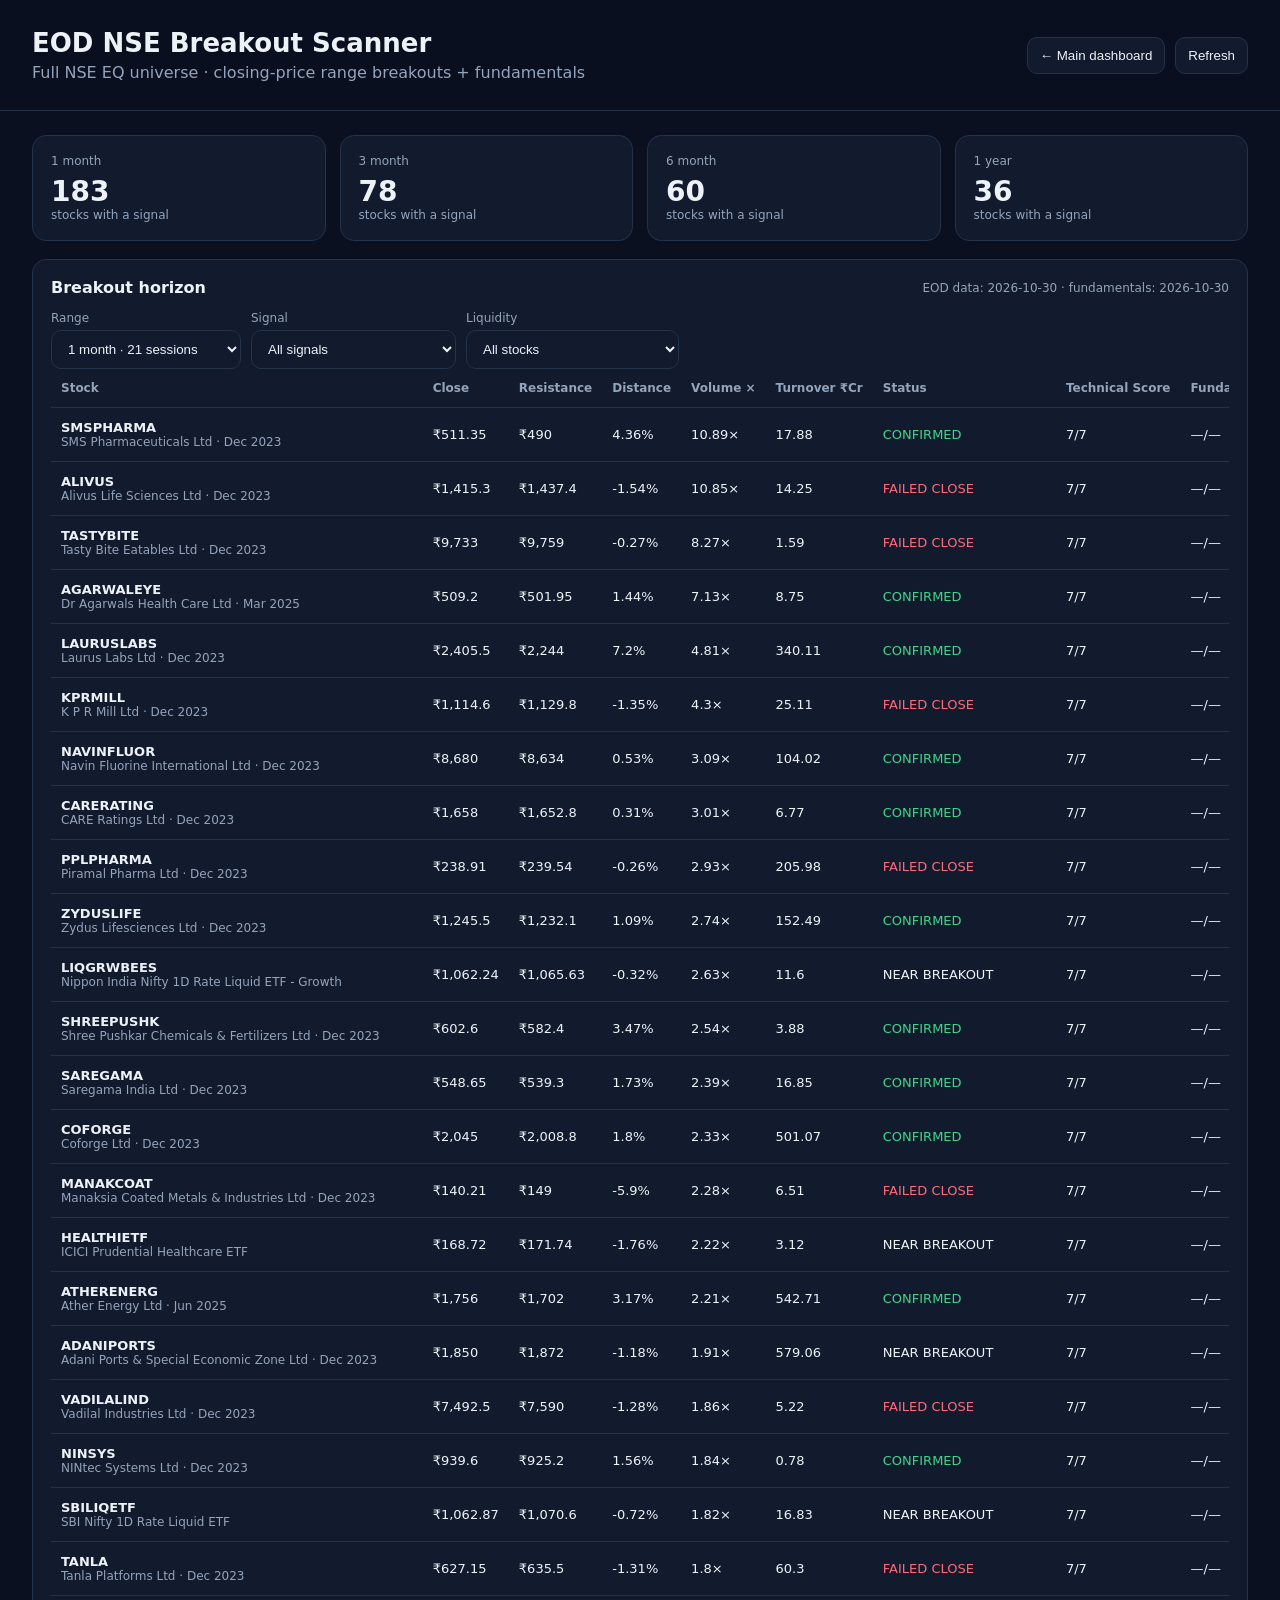
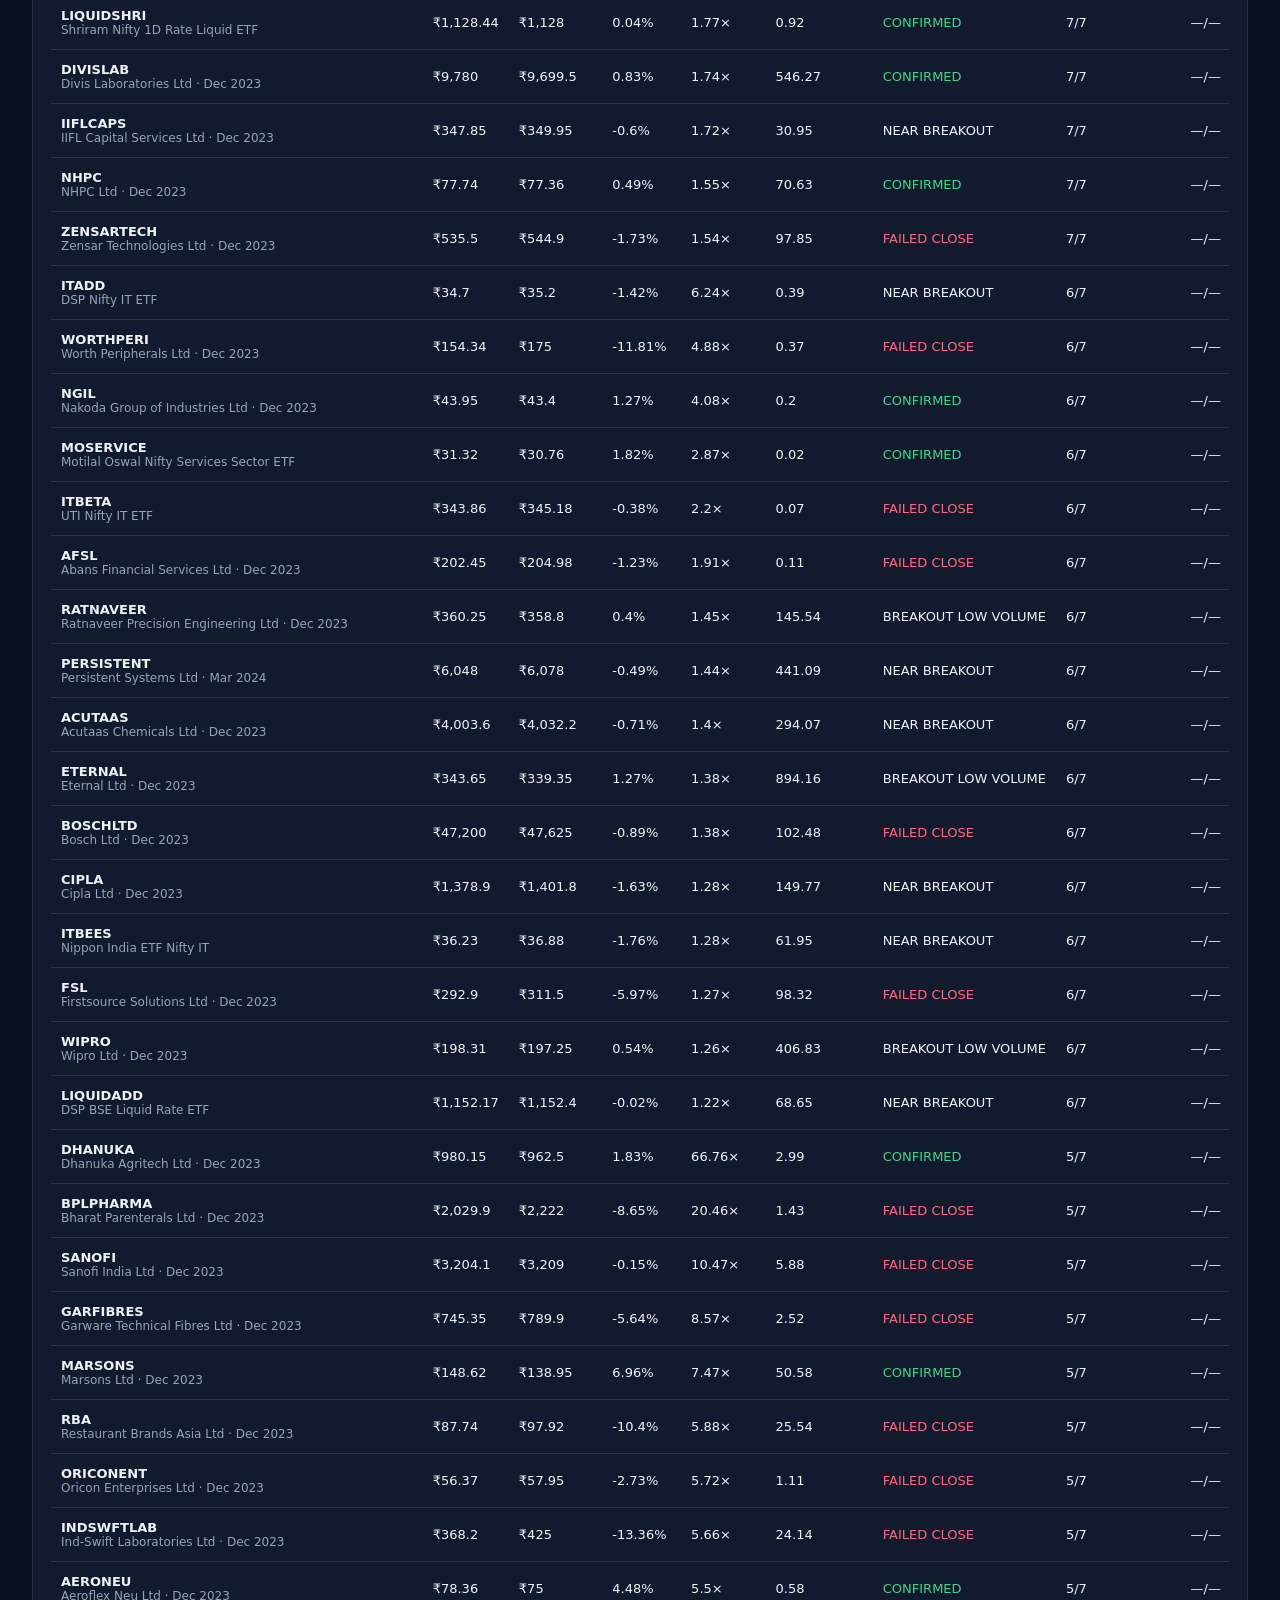
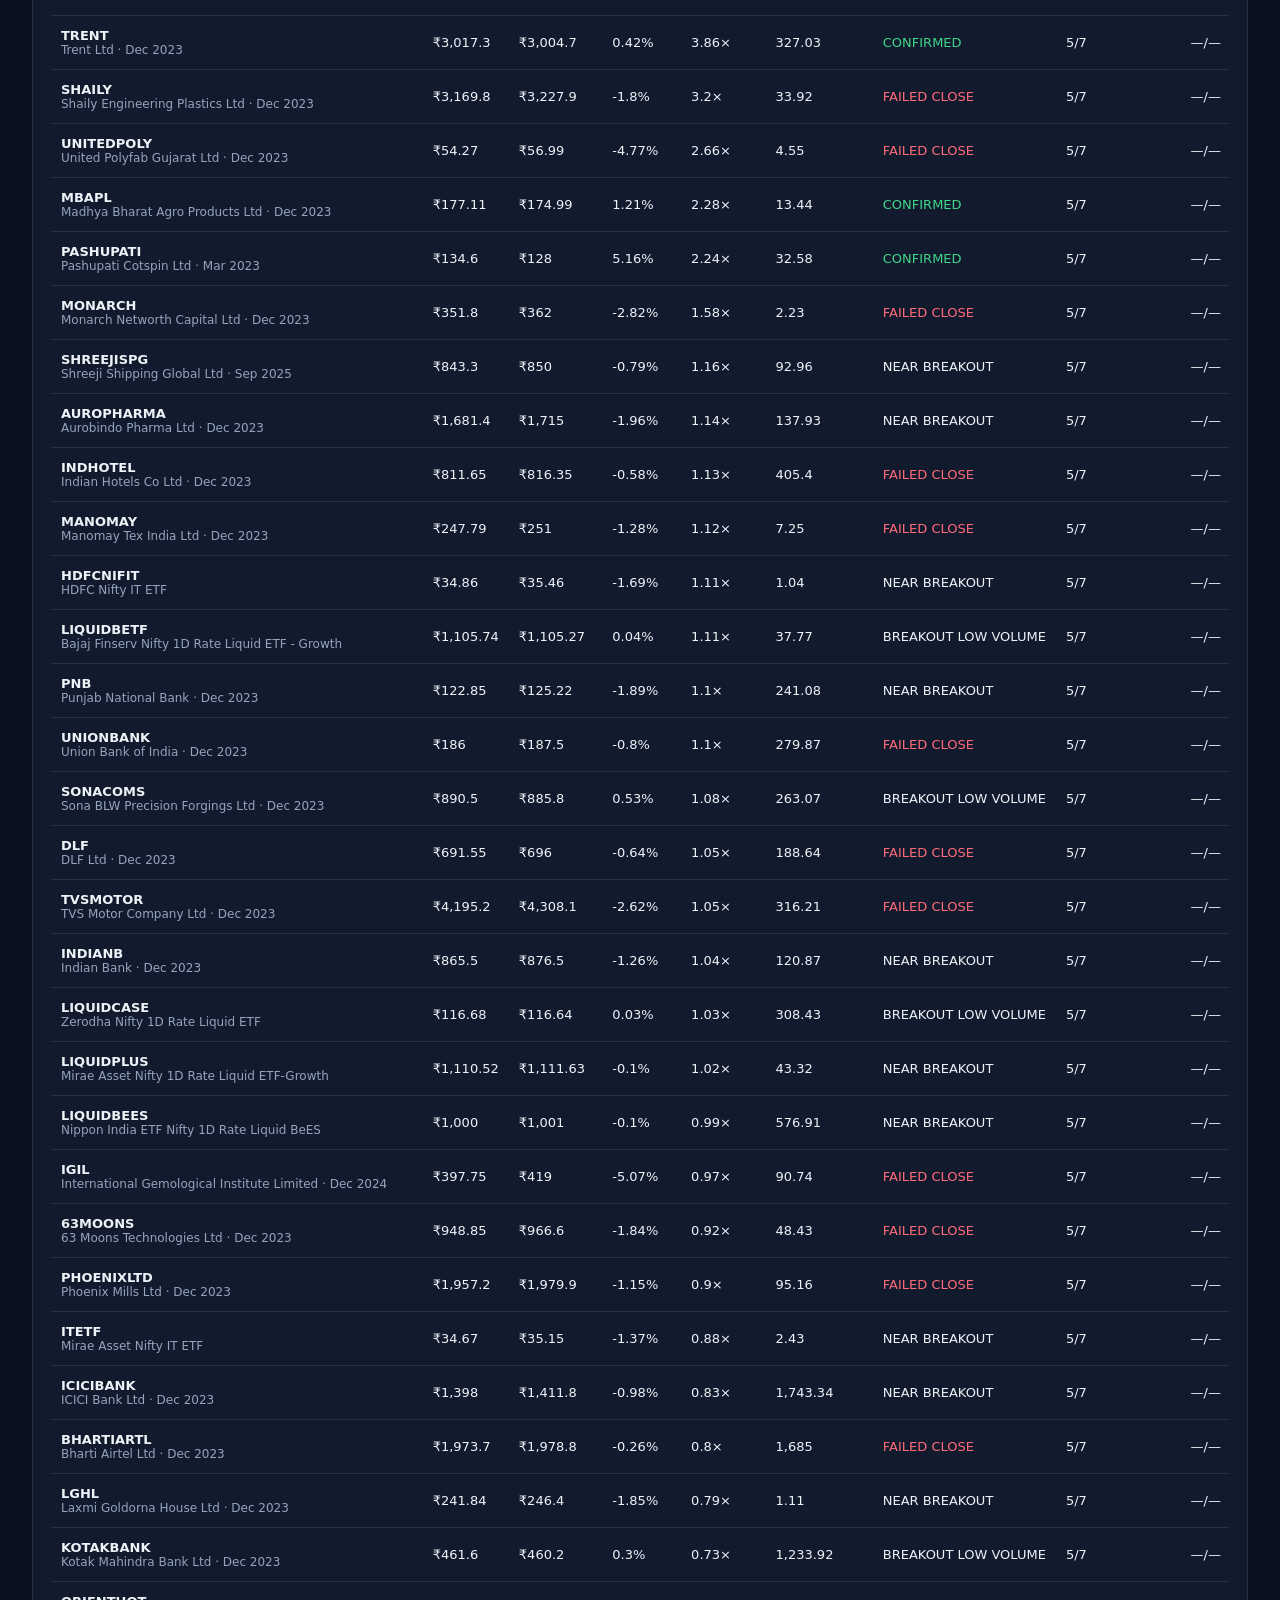
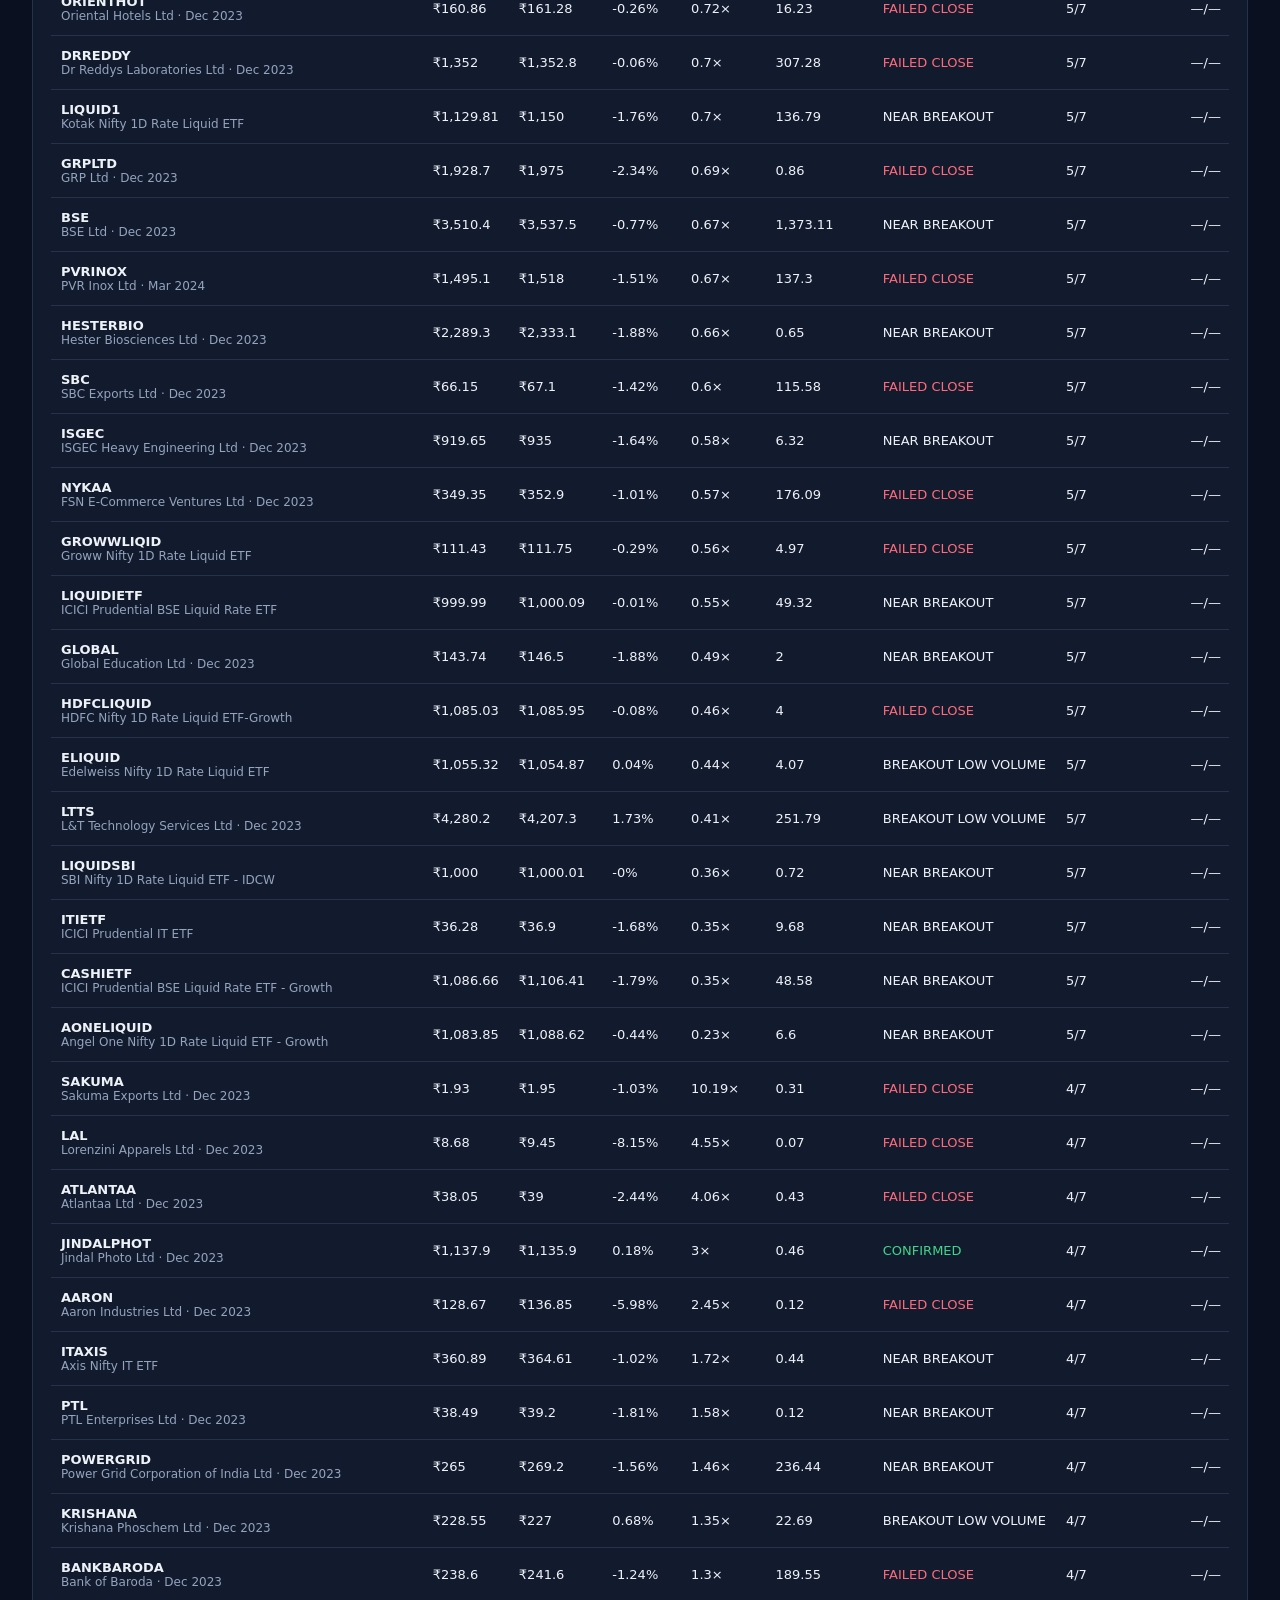
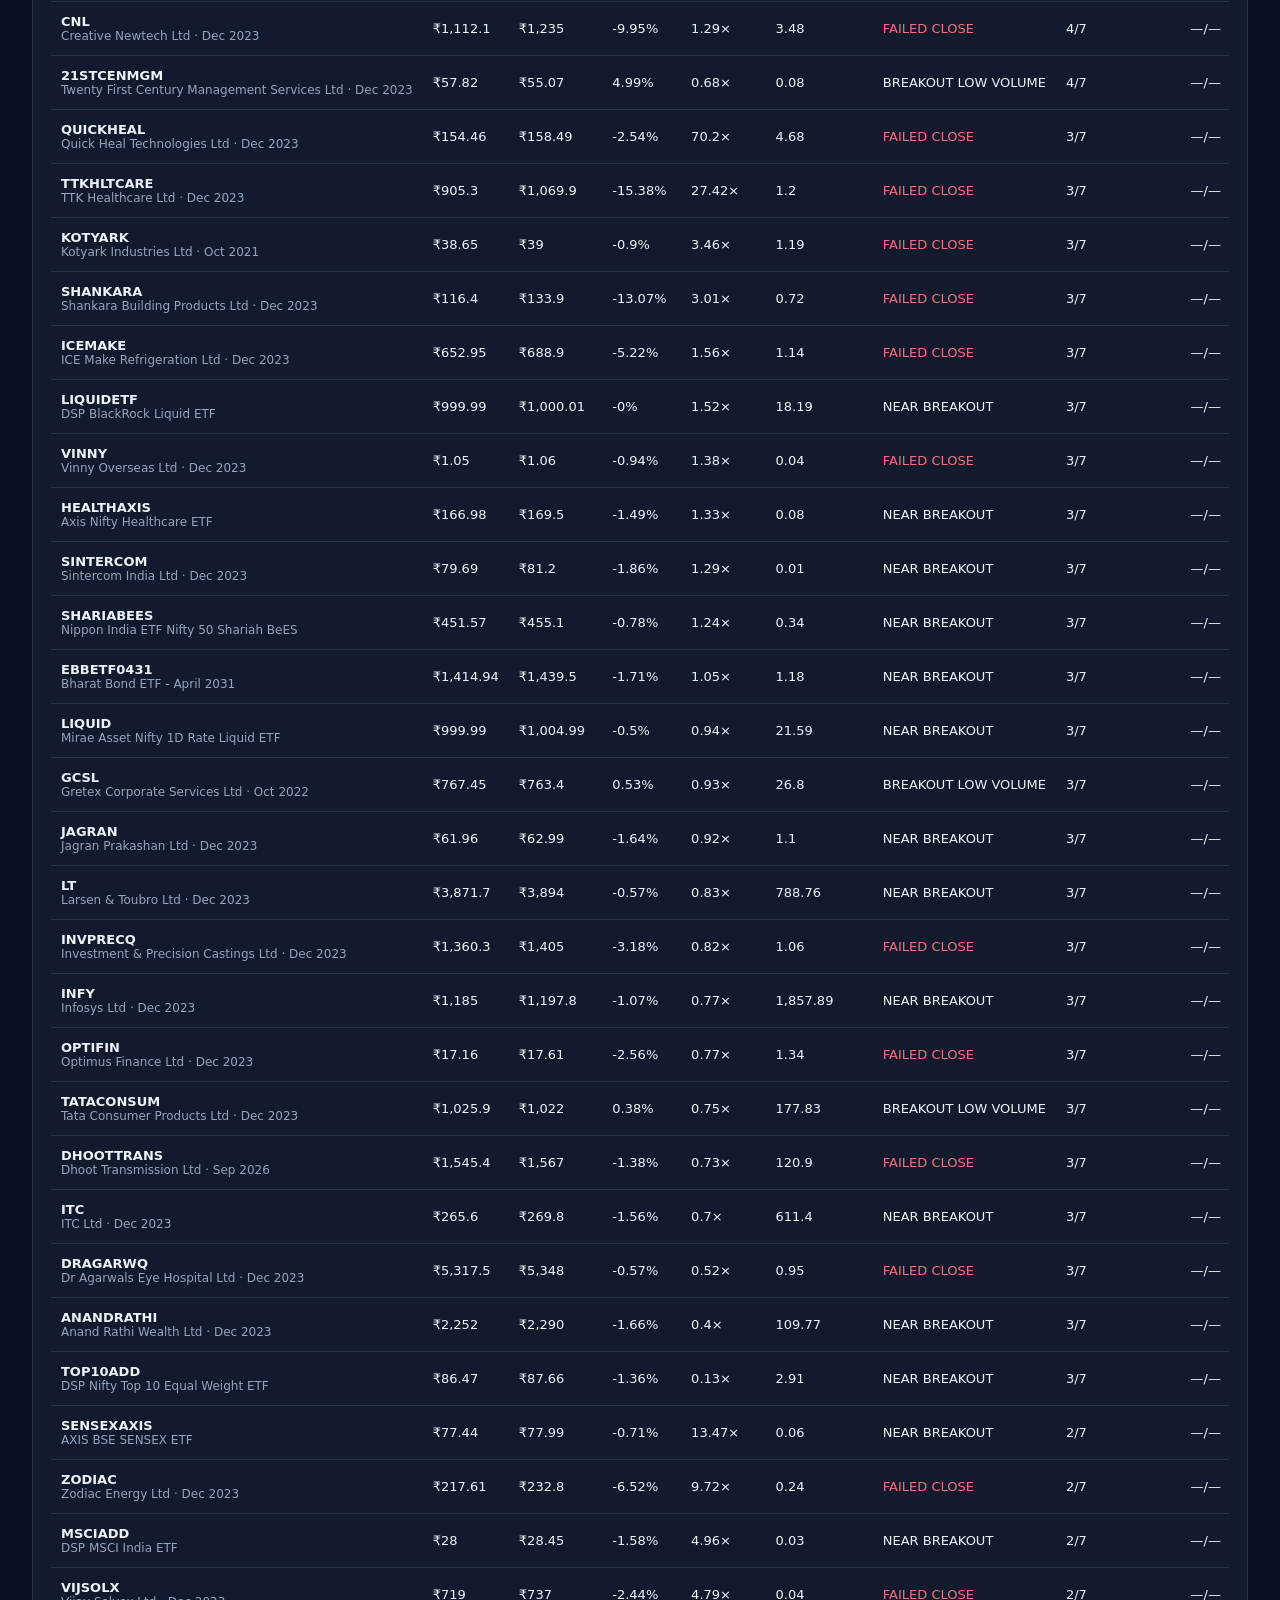
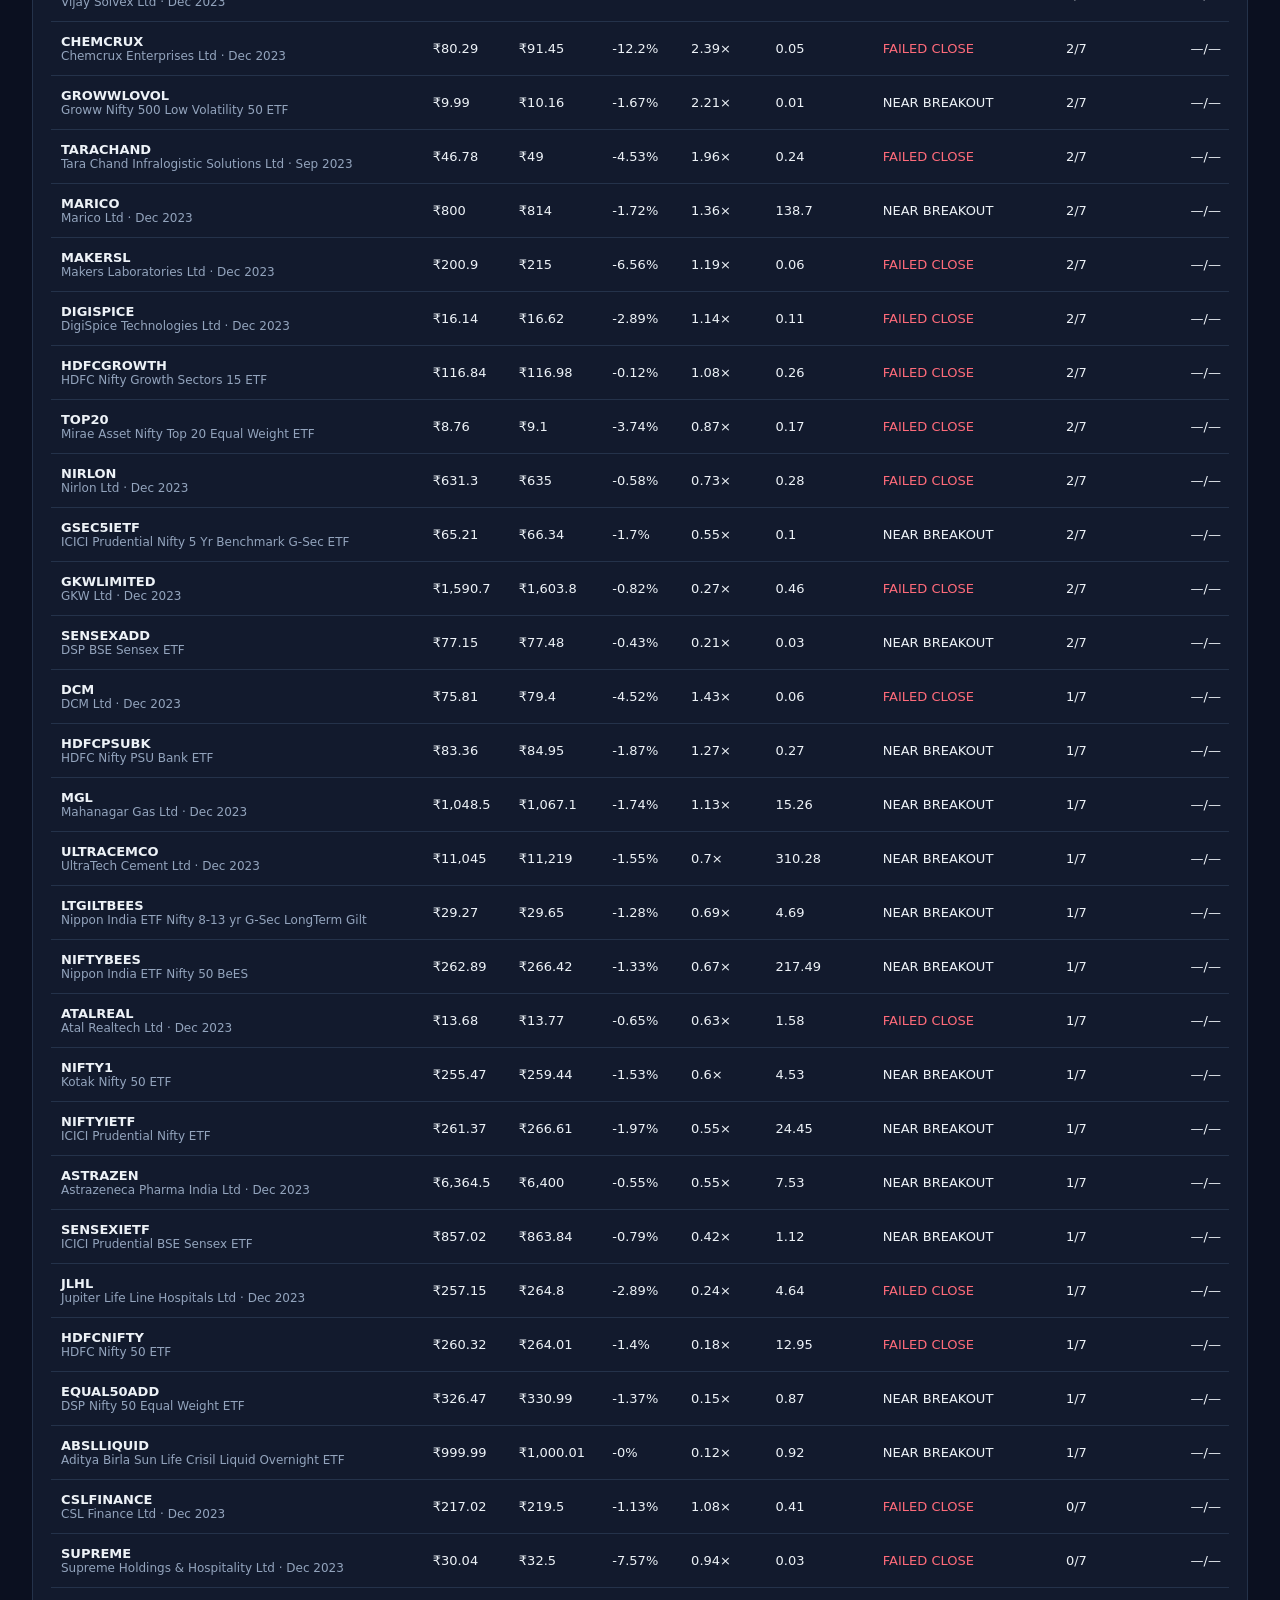
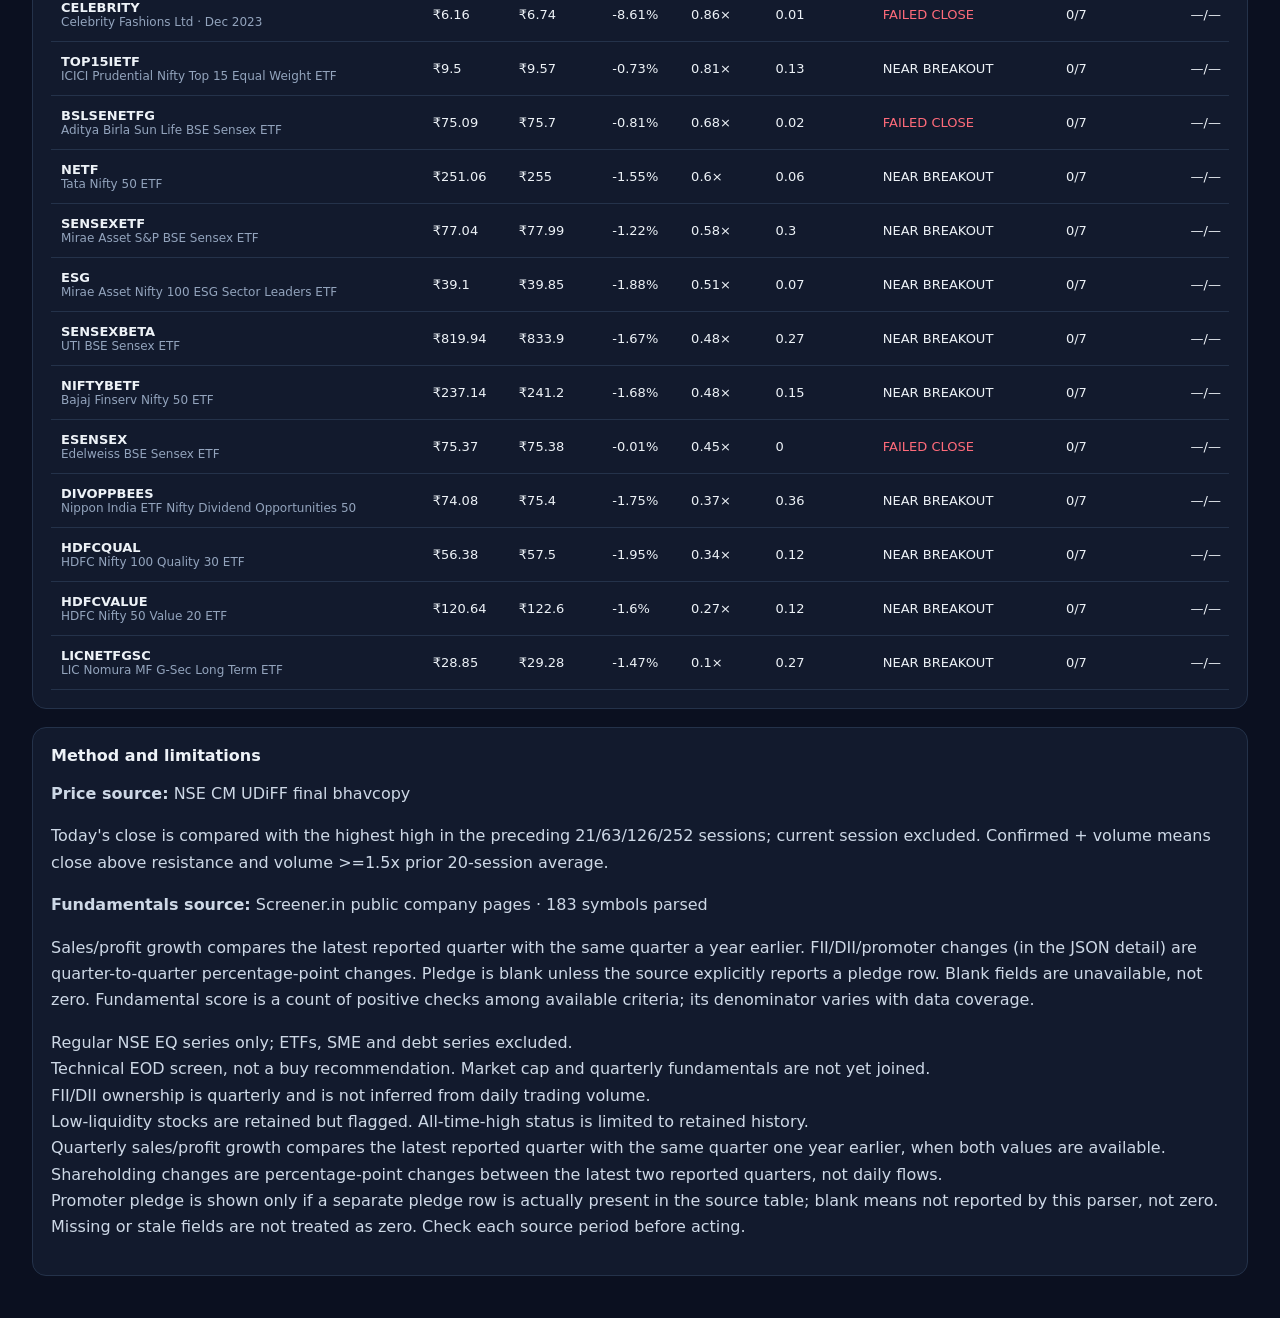
==== eod-scanner.html @ fa943c21 "Render fundamental quality score values" ====
<!doctype html><html lang="en"><head><meta charset="utf-8"><meta name="viewport" content="width=device-width,initial-scale=1"><title>EOD NSE Breakout Scanner</title><link rel="stylesheet" href="style.css"></head><body>
<header class="topbar"><div><h1>EOD NSE Breakout Scanner</h1><p>Full NSE EQ universe · closing-price range breakouts + fundamentals</p></div><div class="controls"><a href="index.html"><button>← Main dashboard</button></a><button id="refreshBtn">Refresh</button></div></header>
<main class="container"><section class="cards" id="summary"></section><section class="panel"><div class="panel-head"><h2>Breakout horizon</h2><span id="asOf" class="muted"></span></div>
<div class="controls"><label>Range<select id="windowSelect"><option value="1_month">1 month · 21 sessions</option><option value="3_month">3 months · 63 sessions</option><option value="6_month">6 months · 126 sessions</option><option value="1_year">1 year · 252 sessions</option></select></label>
<label>Signal<select id="statusSelect"><option value="ALL">All signals</option><option value="CONFIRMED">Confirmed + volume</option><option value="BREAKOUT_LOW_VOLUME">Breakout · low volume</option><option value="NEAR_BREAKOUT">Within 2% of resistance</option><option value="FAILED_CLOSE">Intraday break, weak close</option></select></label>
<label>Liquidity<select id="liquiditySelect"><option value="ALL">All stocks</option><option value="OK">Avg turnover ≥ ₹50 lakh/day</option></select></label></div>
<div class="table-wrap"><table><thead><tr><th>Stock</th><th>Close</th><th>Resistance</th><th>Distance</th><th>Volume ×</th><th>Turnover ₹Cr</th><th>Status</th><th>Technical Score</th><th>Fundamental Score</th><th>Market cap ₹Cr</th><th>P/E</th><th>Debt / Equity</th><th>ROE %</th><th>ROCE %</th><th>Sales YoY %</th><th>Profit YoY %</th><th>Promoter %</th><th>Promoter Δ QoQ</th><th>FII %</th><th>FII Δ QoQ</th><th>DII %</th><th>DII Δ QoQ</th><th>Pledge %</th></tr></thead><tbody id="results"></tbody></table></div></section>
<section class="panel"><div class="panel-head"><h2>Method and limitations</h2></div><div id="notes" class="notes"></div></section></main>
<script>
let payload=null,fundamentals={},sortState={index:null,direction:1};
const sortFields=['symbol','close','resistance','range.distance_from_resistance_pct','volume_multiple','avg_turnover_cr_20d','range.status','technical_score','fundamental_quality_score','market_cap_cr','pe','debt_to_equity','roe_pct','roce_pct','sales_yoy_growth_pct','net_profit_yoy_growth_pct','promoter_holding_pct','promoter_change_qoq_pp','fii_holding_pct','fii_change_qoq_pp','dii_holding_pct','dii_change_qoq_pp','promoter_pledge_pct'];
const getValue=(obj,path)=>path.split('.').reduce((v,k)=>v==null?null:v[k],obj);
function setupSorting(){document.querySelectorAll('thead th').forEach((th,i)=>{th.dataset.label=th.textContent.trim();th.title='Click to sort';th.style.cursor='pointer';th.addEventListener('click',()=>{if(sortState.index===i)sortState.direction*=-1;else sortState={index:i,direction:1};render();});});updateSortHeaders();}
function updateSortHeaders(){document.querySelectorAll('thead th').forEach((th,i)=>{const active=sortState.index===i;th.textContent=th.dataset.label+(active?(sortState.direction===1?' ↑':' ↓'):'');th.setAttribute('aria-sort',active?(sortState.direction===1?'ascending':'descending'):'none');});}
const fmt=(v,d=2)=>v==null?'—':Number(v).toLocaleString('en-IN',{maximumFractionDigits:d});const money=v=>v==null?'—':'₹'+fmt(v);
function render(){if(!payload)return;const keys=['1_month','3_month','6_month','1_year'];document.getElementById('summary').innerHTML=keys.map(k=>'<div class="card"><div class="label">'+k.replace('_',' ')+'</div><div class="value">'+(payload.counts?.[k]??0)+'</div><div class="label">stocks with a signal</div></div>').join('');document.getElementById('asOf').textContent='EOD data: '+payload.as_of+' · fundamentals: '+(fundamentals.as_of||'not loaded');
const win=document.getElementById('windowSelect').value,status=document.getElementById('statusSelect').value,liq=document.getElementById('liquiditySelect').value;const rows=(payload.windows?.[win]||[]).filter(x=>(status==='ALL'||x.range.status===status)&&(liq==='ALL'||x.liquidity_flag===liq));
if(sortState.index!==null){const path=sortFields[sortState.index];rows.sort((a,b)=>{const ao={...a,...(fundamentals.items?.[a.symbol]||{})},bo={...b,...(fundamentals.items?.[b.symbol]||{})};const av=getValue(ao,path),bv=getValue(bo,path);const am=av==null||av===''||((sortState.index!==0&&sortState.index!==6)&&!Number.isFinite(Number(av)));const bm=bv==null||bv===''||((sortState.index!==0&&sortState.index!==6)&&!Number.isFinite(Number(bv)));if(am||bm)return am?(bm?0:1):-1;const cmp=(sortState.index===0||sortState.index===6)?String(av).localeCompare(String(bv),undefined,{numeric:true,sensitivity:'base'}):Number(av)-Number(bv);return cmp*sortState.direction;});}
updateSortHeaders();
document.getElementById('results').innerHTML=rows.map(x=>{const s=x.range.status,cls=s==='CONFIRMED'?'positive':s==='FAILED_CLOSE'?'negative':'',f=fundamentals.items?.[x.symbol]||{};return '<tr><td><strong>'+x.symbol+'</strong><div class="muted">'+((f.company_name||'')+(f.shareholding_periods?.[0]?' · '+f.shareholding_periods[0]:''))+'</div></td><td>'+money(x.close)+'</td><td>'+money(x.range.resistance)+'</td><td>'+fmt(x.range.distance_from_resistance_pct)+'%</td><td>'+fmt(x.volume_multiple)+'×</td><td>'+fmt(x.avg_turnover_cr_20d)+'</td><td class="'+cls+'">'+s.replaceAll('_',' ')+'</td><td>'+x.technical_score+'/7</td><td>'+fmt(f.fundamental_quality_score,0)+'/'+fmt(f.fundamental_score_criteria_available,0)+'</td><td>'+fmt(f.market_cap_cr,0)+'</td><td>'+fmt(f.pe,1)+'</td><td>'+fmt(f.debt_to_equity,2)+'</td><td>'+fmt(f.roe_pct,1)+'</td><td>'+fmt(f.roce_pct,1)+'</td><td>'+fmt(f.sales_yoy_growth_pct,1)+'</td><td>'+fmt(f.net_profit_yoy_growth_pct,1)+'</td><td>'+fmt(f.promoter_holding_pct,1)+'</td><td>'+fmt(f.promoter_change_qoq_pp,2)+'</td><td>'+fmt(f.fii_holding_pct,1)+'</td><td>'+fmt(f.fii_change_qoq_pp,2)+'</td><td>'+fmt(f.dii_holding_pct,1)+'</td><td>'+fmt(f.dii_change_qoq_pp,2)+'</td><td>'+fmt(f.promoter_pledge_pct,1)+'</td></tr>';}).join('')||'<tr><td colspan="23" class="muted">No stocks match these filters for this session.</td></tr>';
document.getElementById('notes').innerHTML='<p><b>Price source:</b> '+payload.source+'</p><p>'+payload.method+'</p><p><b>Fundamentals source:</b> '+(fundamentals.source||'Not loaded')+' · '+(fundamentals.symbols_with_ratios??0)+' symbols parsed</p><p>Sales/profit growth compares the latest reported quarter with the same quarter a year earlier. FII/DII/promoter changes (in the JSON detail) are quarter-to-quarter percentage-point changes. Pledge is blank unless the source explicitly reports a pledge row. Blank fields are unavailable, not zero. Fundamental score is a count of positive checks among available criteria; its denominator varies with data coverage.</p><p>'+[...(payload.notes||[]),...(fundamentals.notes||[])].join('<br>')+'</p>';}
async function load(){const r=await fetch('data/eod_breakouts.json?ts='+Date.now());if(!r.ok)throw new Error('EOD data not available. Run the initial history backfill from GitHub Actions.');payload=await r.json();try{const fr=await fetch('data/eod_fundamentals.json?ts='+Date.now());if(fr.ok)fundamentals=await fr.json();}catch(e){}render();}
setupSorting();['windowSelect','statusSelect','liquiditySelect'].forEach(id=>document.getElementById(id).addEventListener('change',render));document.getElementById('refreshBtn').addEventListener('click',()=>load().catch(e=>alert(e.message)));load().catch(e=>document.getElementById('notes').textContent=e.message);
</script></body></html>
---- style.css ----
:root{--bg:#0b1020;--panel:#121a2d;--panel2:#0f1627;--text:#edf2f7;--muted:#93a4bd;--line:#24324a;--green:#40d68a;--red:#ff6b7a;--blue:#67a8ff;--yellow:#f6c85f}
*{box-sizing:border-box}body{margin:0;font-family:Inter,system-ui,-apple-system,Segoe UI,Roboto,sans-serif;background:var(--bg);color:var(--text)}
.topbar{padding:28px 32px;border-bottom:1px solid var(--line);display:flex;justify-content:space-between;gap:20px;align-items:center;position:sticky;top:0;background:rgba(11,16,32,.96);backdrop-filter:blur(10px);z-index:5}
h1{font-size:26px;margin:0 0 5px}.topbar p{margin:0;color:var(--muted)}.controls{display:flex;gap:10px;align-items:end;flex-wrap:wrap}.controls label{display:flex;flex-direction:column;gap:5px;color:var(--muted);font-size:12px}
select,button{background:var(--panel);color:var(--text);border:1px solid var(--line);padding:10px 12px;border-radius:10px}button{cursor:pointer}
.container{padding:24px 32px;max-width:1400px;margin:auto}.cards{display:grid;grid-template-columns:repeat(4,1fr);gap:14px;margin-bottom:18px}.card{background:var(--panel);border:1px solid var(--line);padding:18px;border-radius:14px}.card .label{color:var(--muted);font-size:12px}.card .value{font-size:28px;font-weight:700;margin-top:7px}.positive{color:var(--green)}.negative{color:var(--red)}
.grid{display:grid;gap:18px}.grid.two{grid-template-columns:1fr 1fr}.panel{background:var(--panel);border:1px solid var(--line);border-radius:14px;padding:18px;margin-bottom:18px}.panel-head{display:flex;justify-content:space-between;gap:10px;align-items:center;margin-bottom:14px}.panel h2{font-size:16px;margin:0}.muted{color:var(--muted);font-size:12px}.table-wrap{overflow:auto}table{width:100%;border-collapse:collapse}th,td{padding:12px 10px;border-bottom:1px solid var(--line);text-align:left;white-space:nowrap}th{font-size:12px;color:var(--muted);font-weight:600}td{font-size:13px}.score{font-weight:700}.notes{line-height:1.65;color:#cdd8e6}.footer{padding:24px 32px;color:var(--muted);font-size:12px;border-top:1px solid var(--line)}
@media(max-width:1000px){.cards{grid-template-columns:1fr 1fr}.grid.two{grid-template-columns:1fr}.topbar{align-items:flex-start;flex-direction:column}.controls{width:100%}}
@media(max-width:560px){.cards{grid-template-columns:1fr}.container,.topbar,.footer{padding-left:16px;padding-right:16px}}
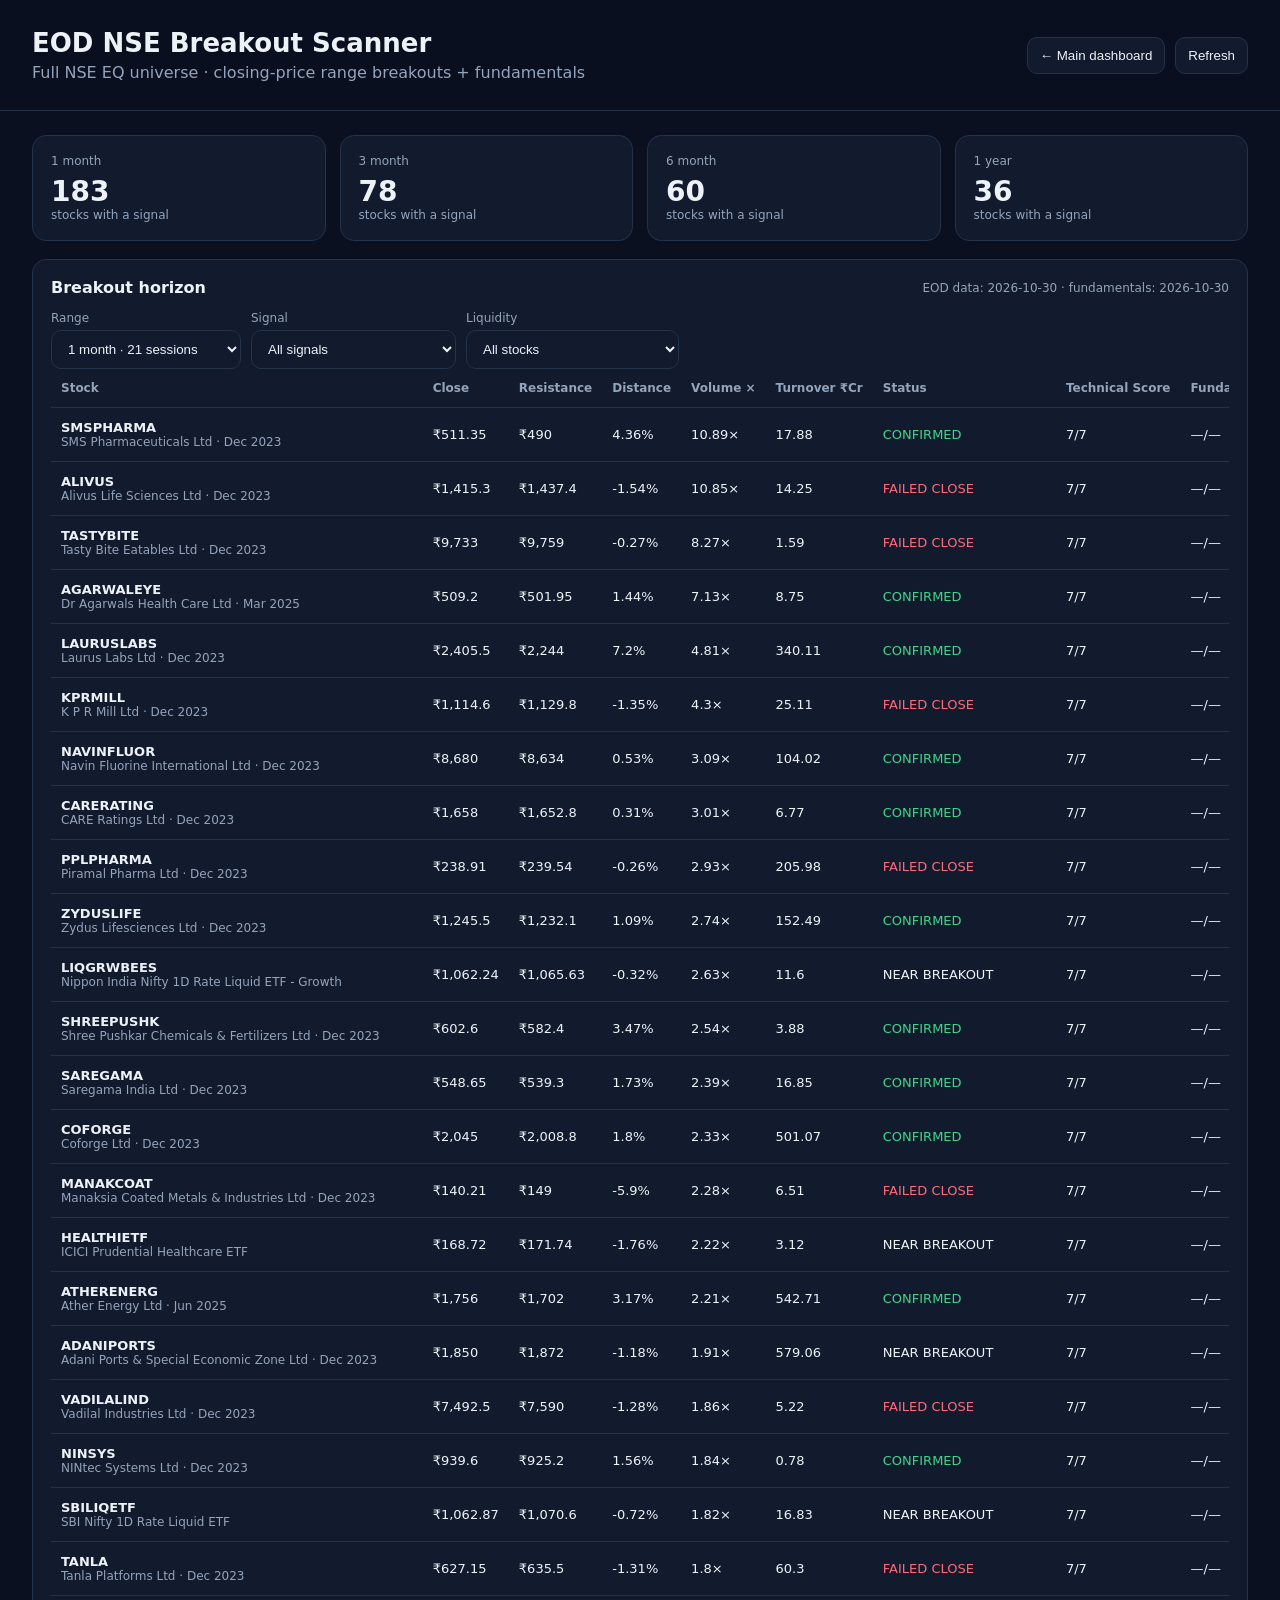
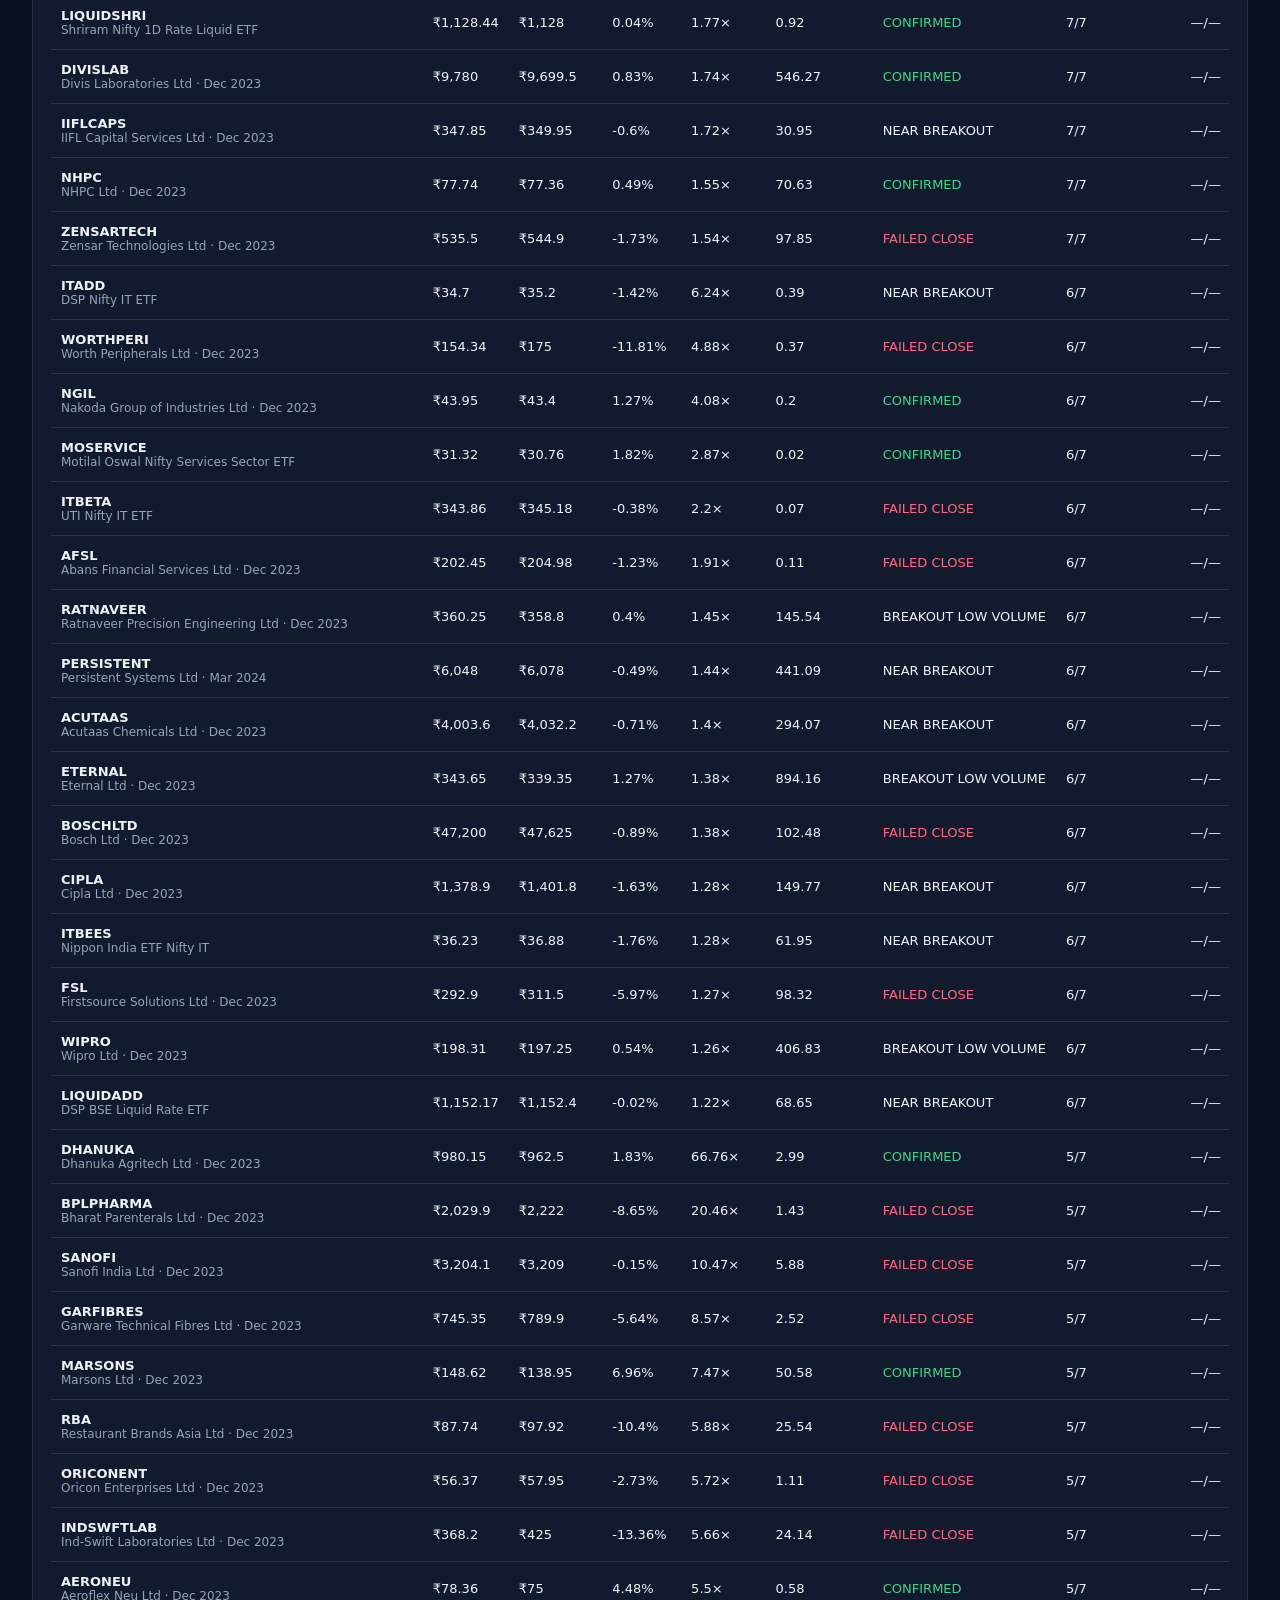
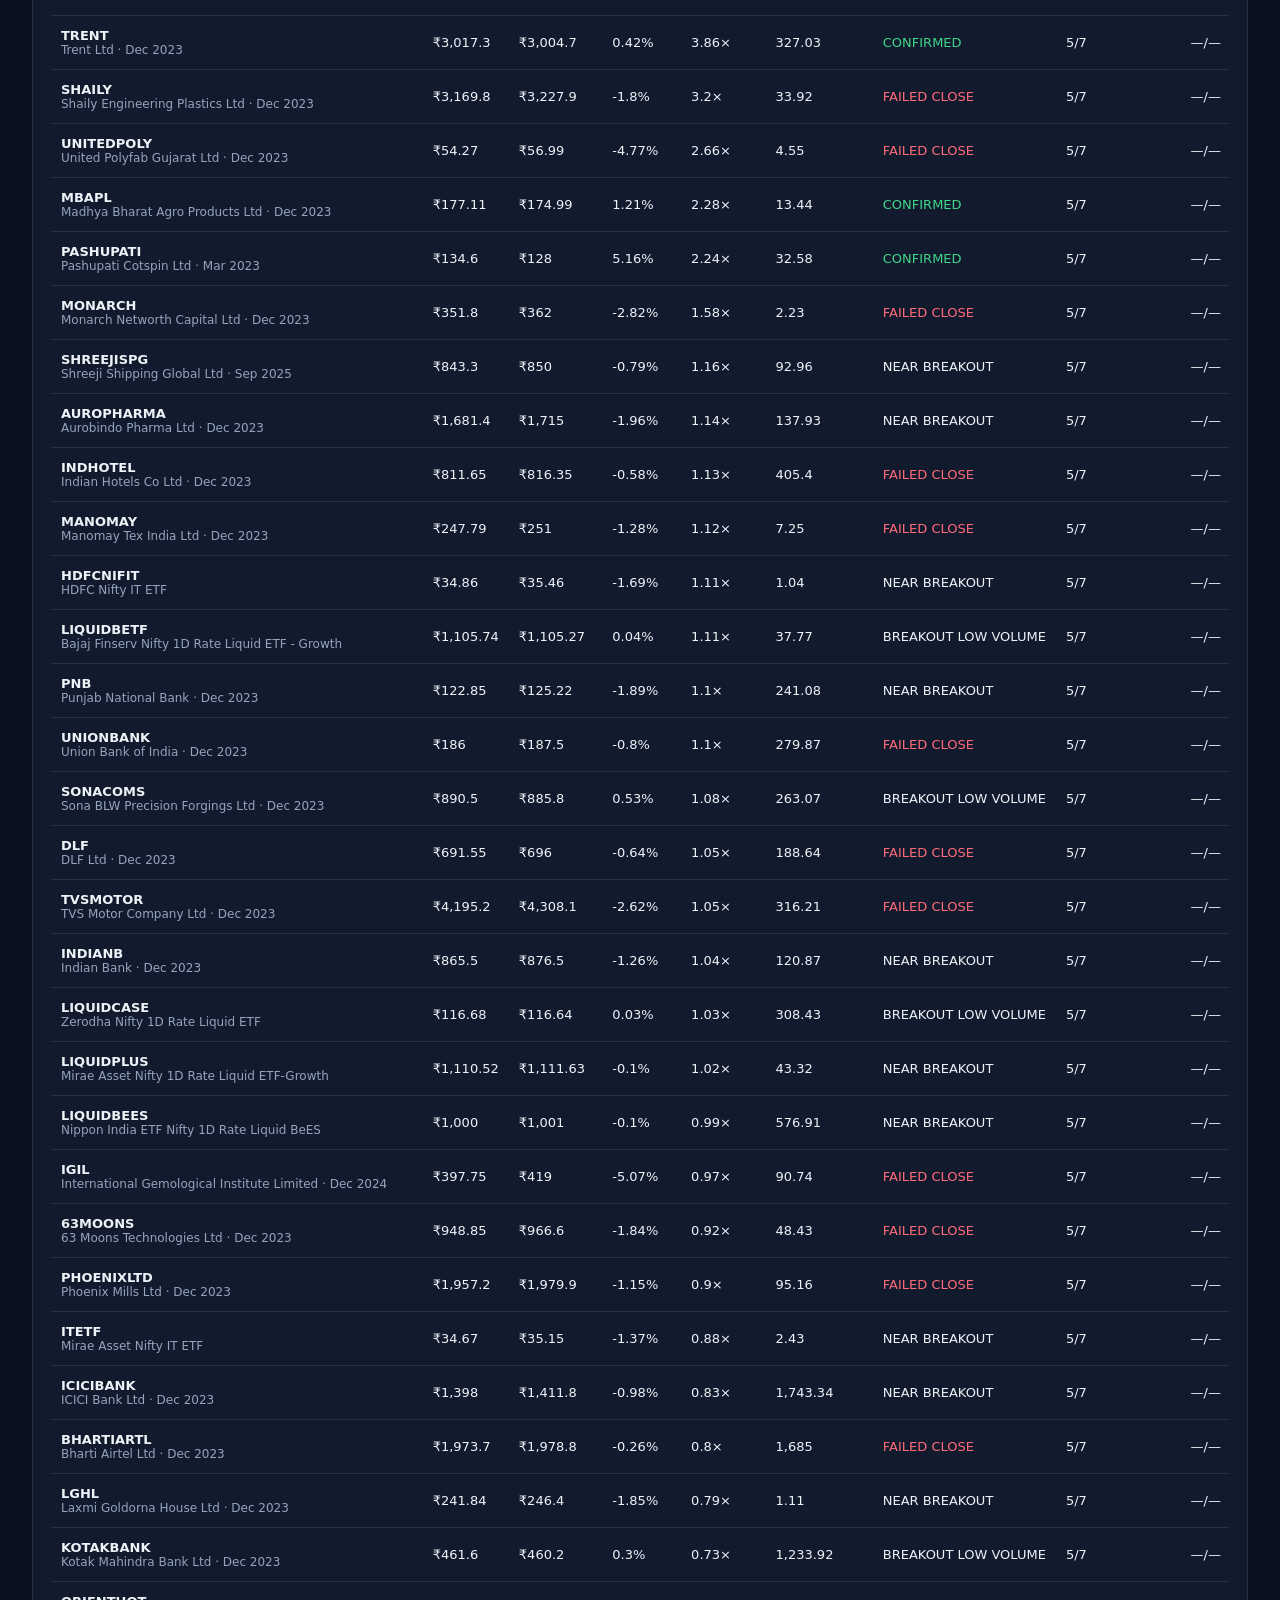
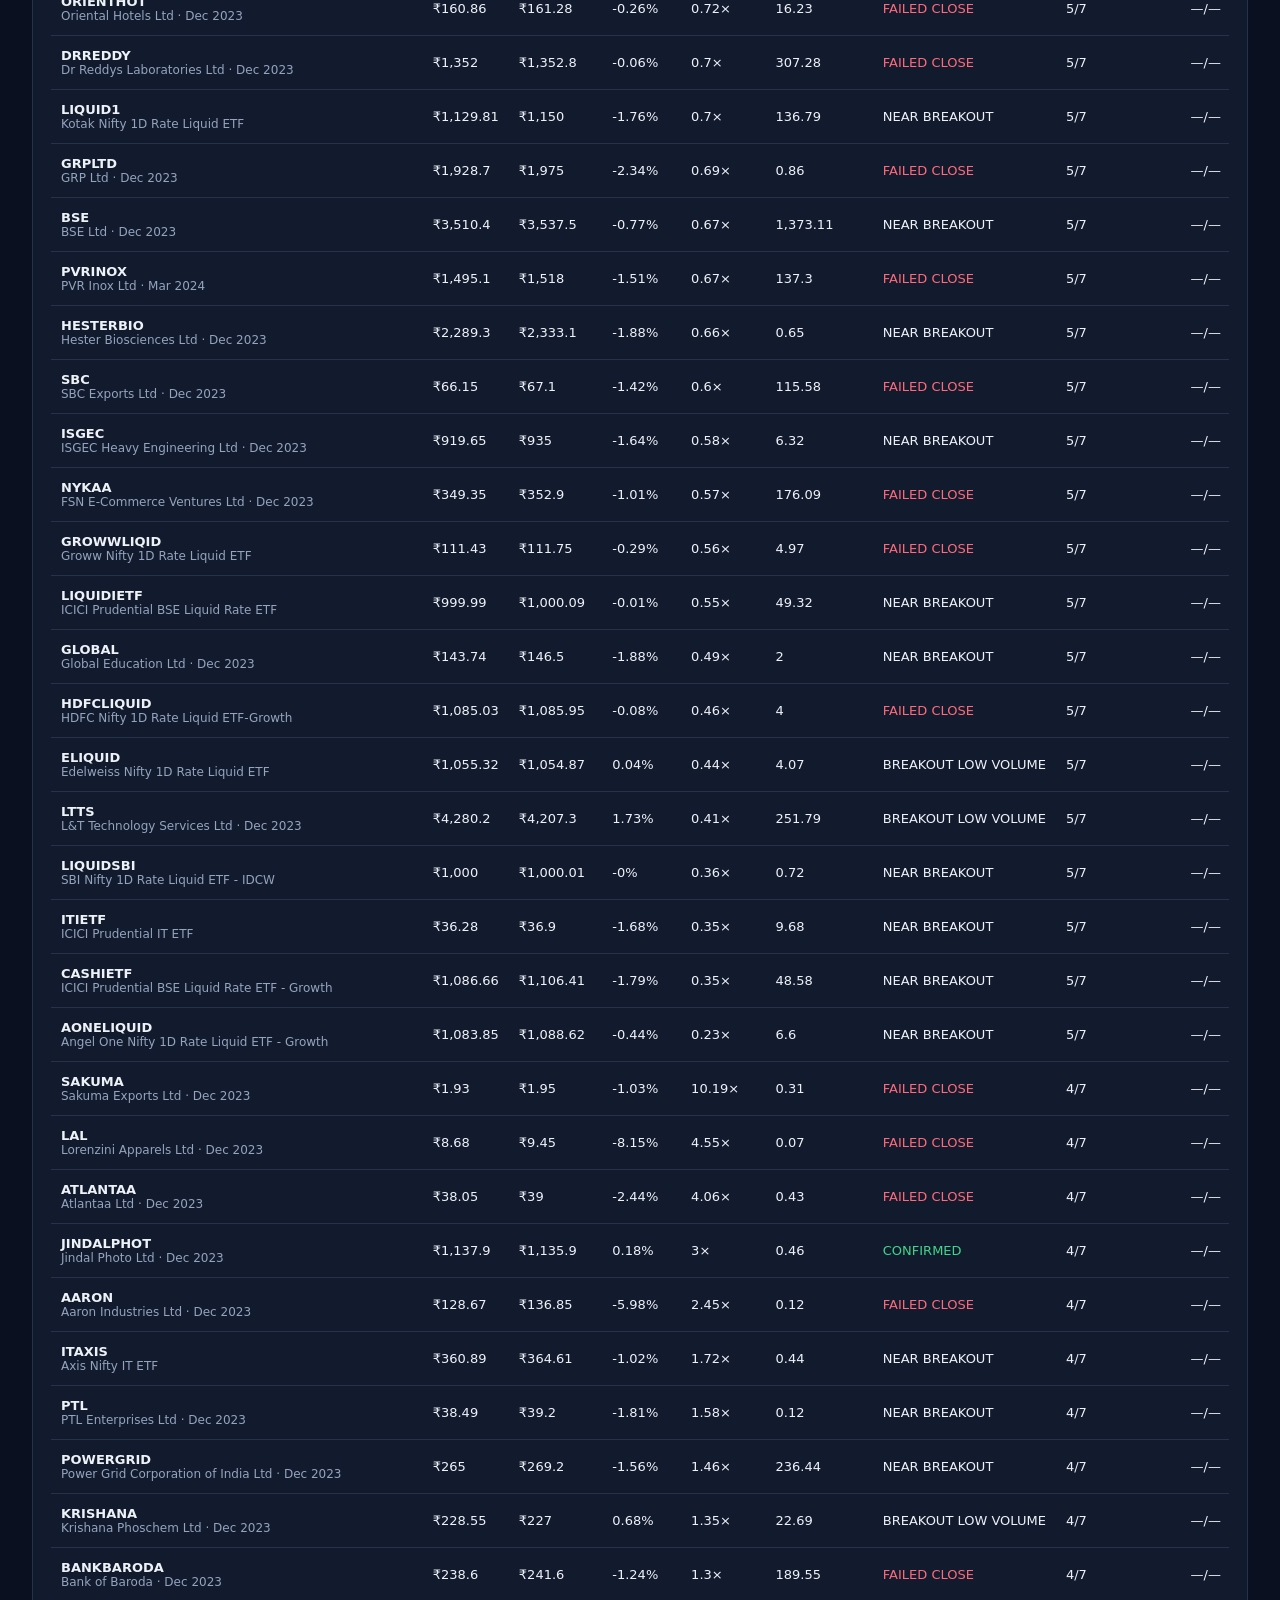
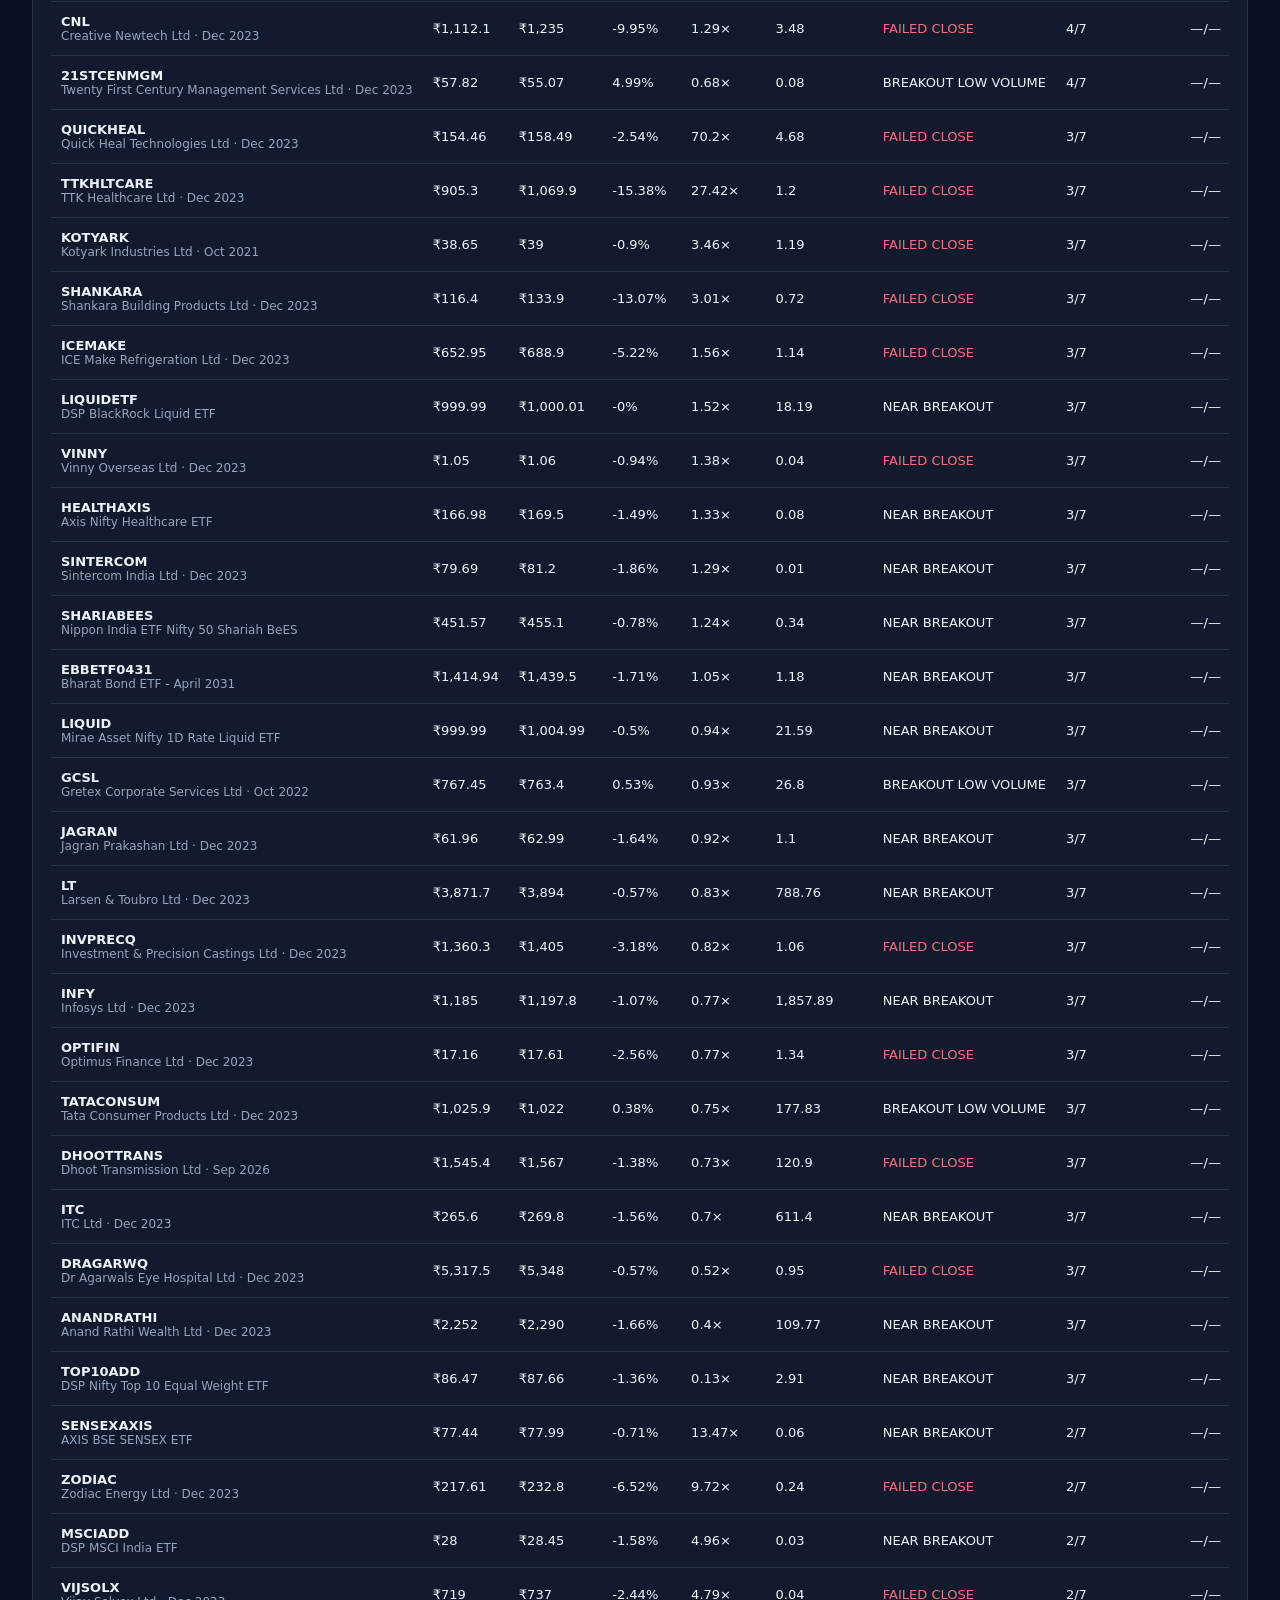
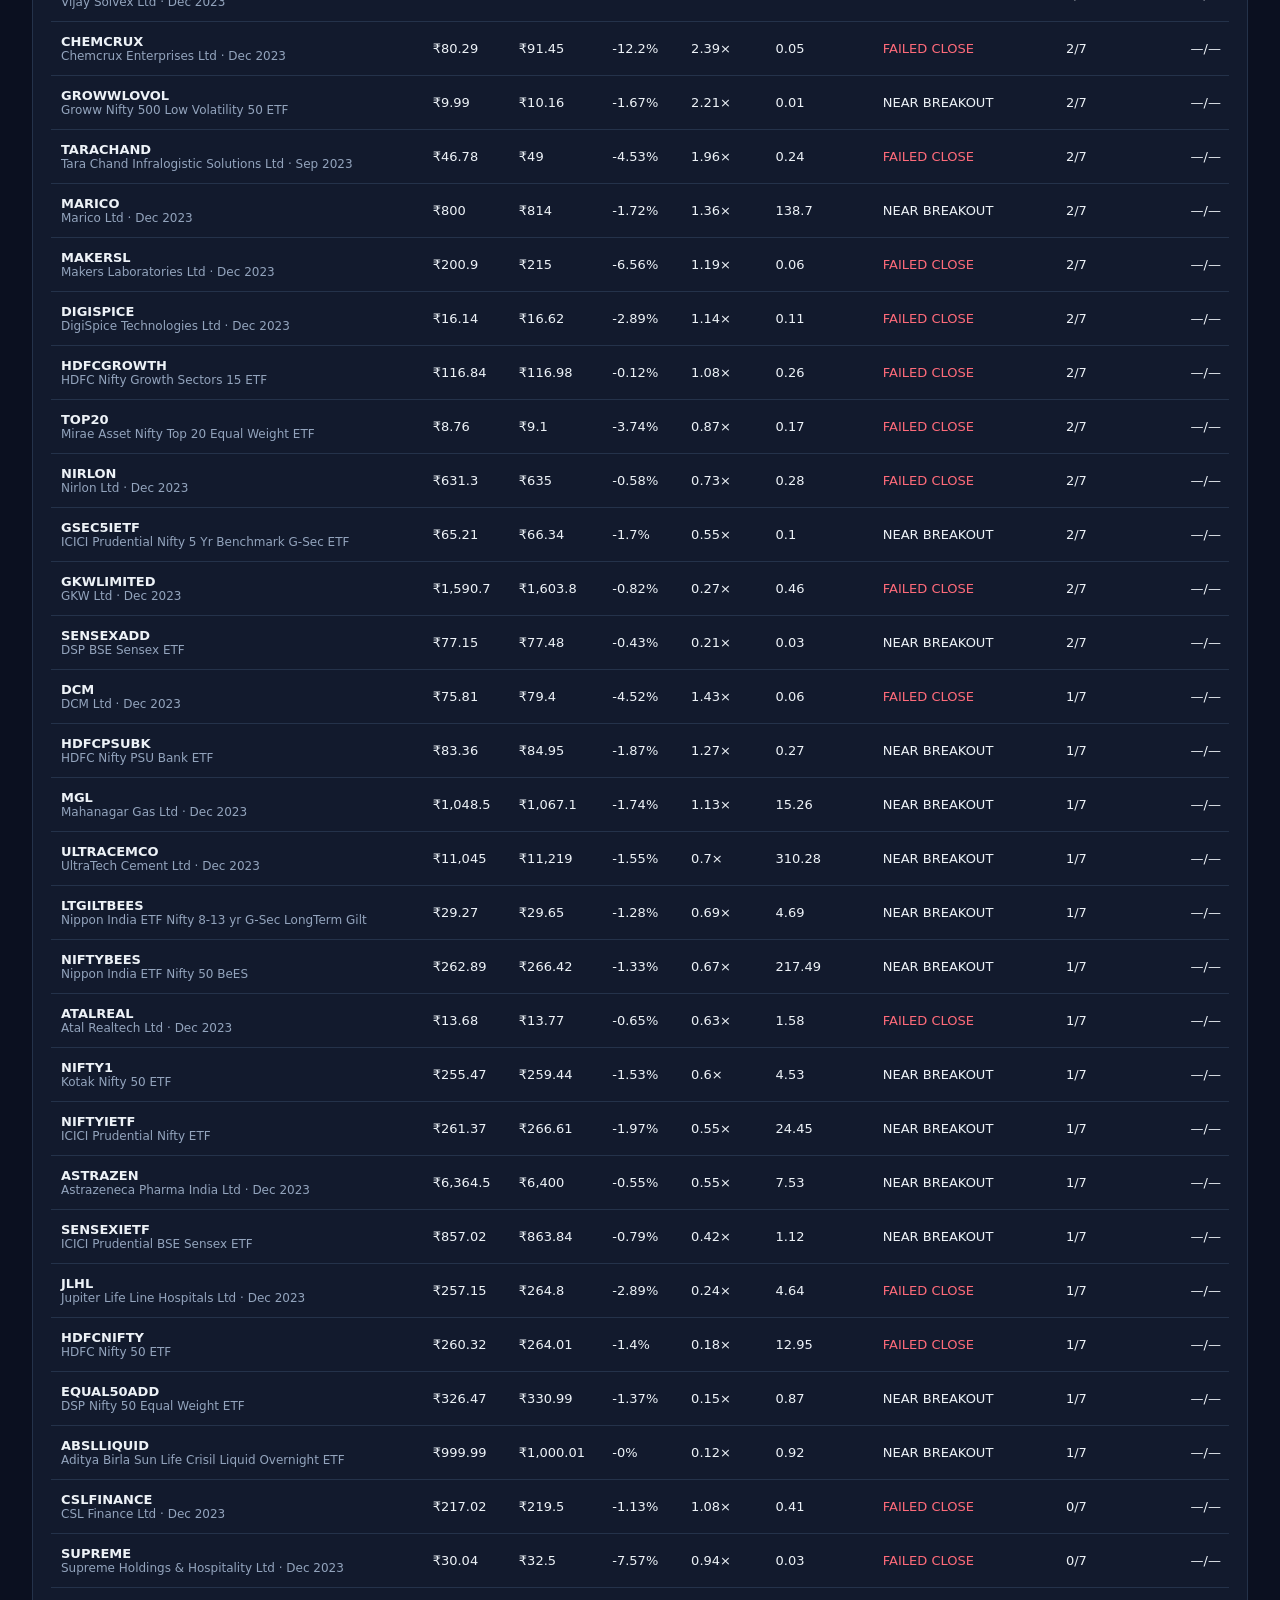
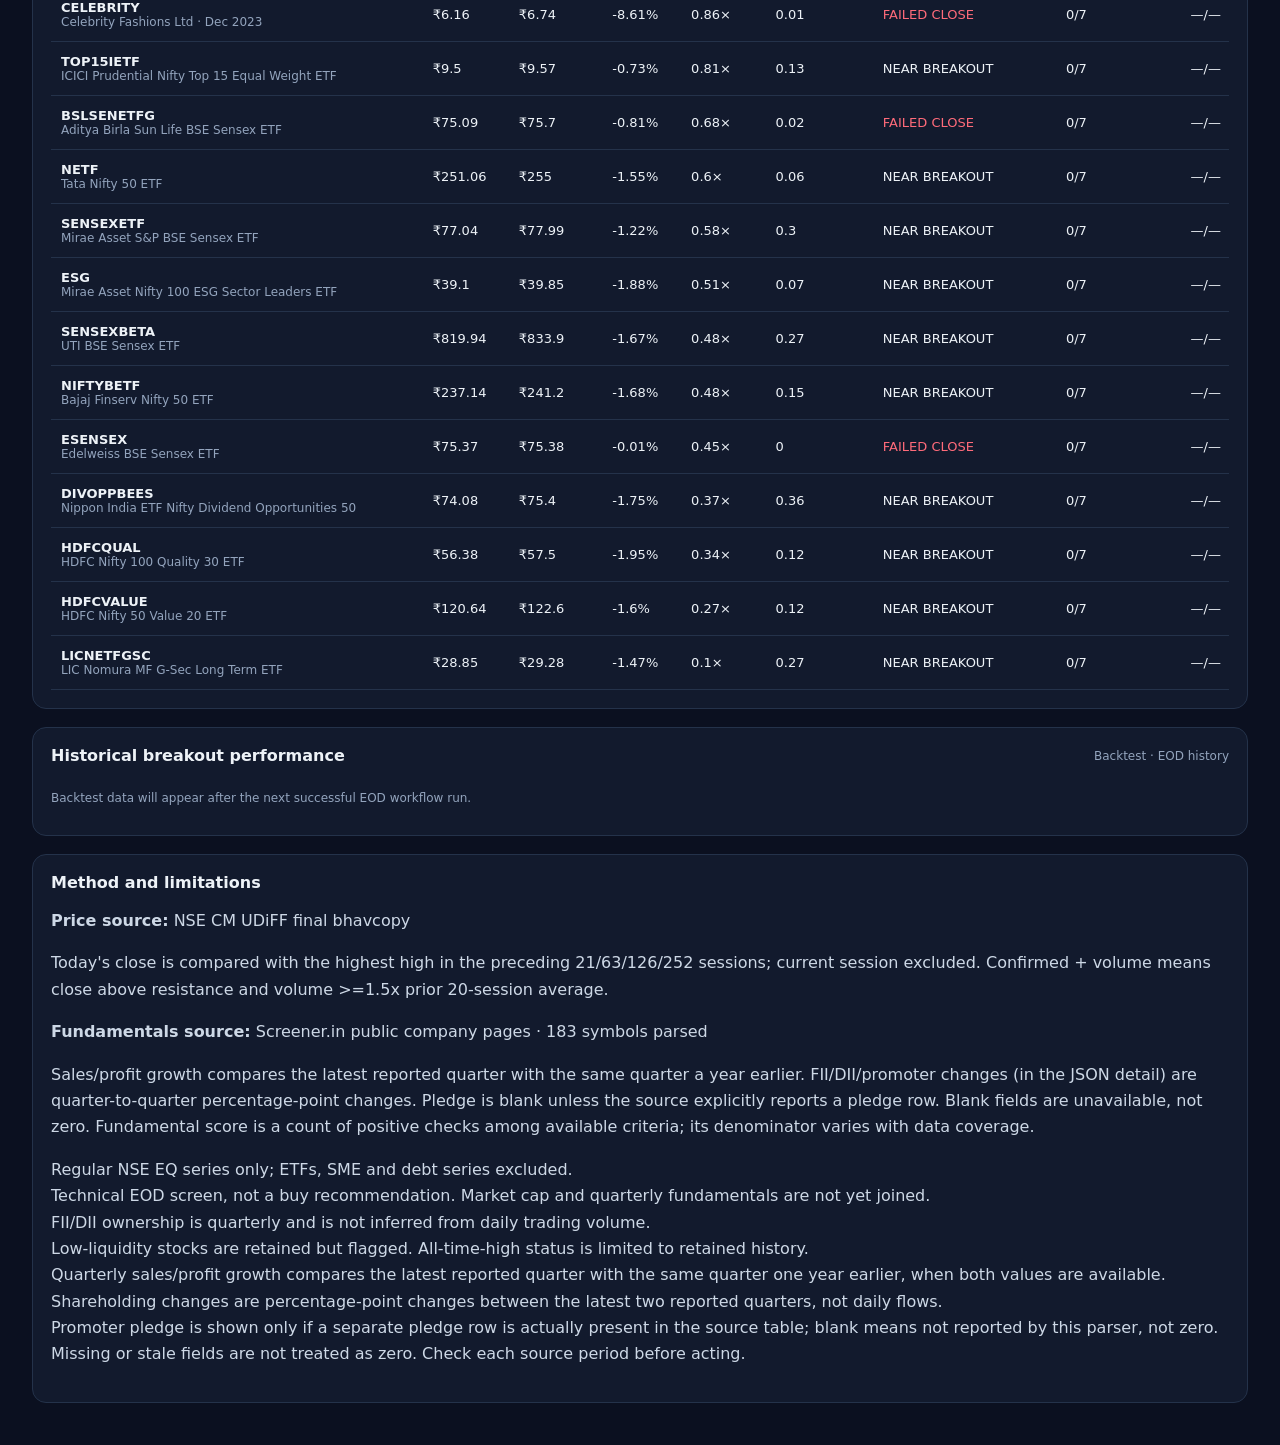
==== commit 65ea6a87: "Add historical breakout performance panel" ====
--- a/eod-scanner.html
+++ b/eod-scanner.html
@@ -5,9 +5,9 @@
 <label>Signal<select id="statusSelect"><option value="ALL">All signals</option><option value="CONFIRMED">Confirmed + volume</option><option value="BREAKOUT_LOW_VOLUME">Breakout · low volume</option><option value="NEAR_BREAKOUT">Within 2% of resistance</option><option value="FAILED_CLOSE">Intraday break, weak close</option></select></label>
 <label>Liquidity<select id="liquiditySelect"><option value="ALL">All stocks</option><option value="OK">Avg turnover ≥ ₹50 lakh/day</option></select></label></div>
 <div class="table-wrap"><table><thead><tr><th>Stock</th><th>Close</th><th>Resistance</th><th>Distance</th><th>Volume ×</th><th>Turnover ₹Cr</th><th>Status</th><th>Technical Score</th><th>Fundamental Score</th><th>Market cap ₹Cr</th><th>P/E</th><th>Debt / Equity</th><th>ROE %</th><th>ROCE %</th><th>Sales YoY %</th><th>Profit YoY %</th><th>Promoter %</th><th>Promoter Δ QoQ</th><th>FII %</th><th>FII Δ QoQ</th><th>DII %</th><th>DII Δ QoQ</th><th>Pledge %</th></tr></thead><tbody id="results"></tbody></table></div></section>
-<section class="panel"><div class="panel-head"><h2>Method and limitations</h2></div><div id="notes" class="notes"></div></section></main>
+<section class="panel"><div class="panel-head"><h2>Historical breakout performance</h2><span class="muted">Backtest · EOD history</span></div><div id="backtest" class="table-wrap"><p class="muted">Backtest data will appear after the next successful EOD workflow run.</p></div></section><section class="panel"><div class="panel-head"><h2>Method and limitations</h2></div><div id="notes" class="notes"></div></section></main>
 <script>
-let payload=null,fundamentals={},sortState={index:null,direction:1};
+let payload=null,fundamentals={},backtest={},sortState={index:null,direction:1};
 const sortFields=['symbol','close','resistance','range.distance_from_resistance_pct','volume_multiple','avg_turnover_cr_20d','range.status','technical_score','fundamental_quality_score','market_cap_cr','pe','debt_to_equity','roe_pct','roce_pct','sales_yoy_growth_pct','net_profit_yoy_growth_pct','promoter_holding_pct','promoter_change_qoq_pp','fii_holding_pct','fii_change_qoq_pp','dii_holding_pct','dii_change_qoq_pp','promoter_pledge_pct'];
 const getValue=(obj,path)=>path.split('.').reduce((v,k)=>v==null?null:v[k],obj);
 function setupSorting(){document.querySelectorAll('thead th').forEach((th,i)=>{th.dataset.label=th.textContent.trim();th.title='Click to sort';th.style.cursor='pointer';th.addEventListener('click',()=>{if(sortState.index===i)sortState.direction*=-1;else sortState={index:i,direction:1};render();});});updateSortHeaders();}
@@ -19,6 +19,8 @@
 updateSortHeaders();
 document.getElementById('results').innerHTML=rows.map(x=>{const s=x.range.status,cls=s==='CONFIRMED'?'positive':s==='FAILED_CLOSE'?'negative':'',f=fundamentals.items?.[x.symbol]||{};return '<tr><td><strong>'+x.symbol+'</strong><div class="muted">'+((f.company_name||'')+(f.shareholding_periods?.[0]?' · '+f.shareholding_periods[0]:''))+'</div></td><td>'+money(x.close)+'</td><td>'+money(x.range.resistance)+'</td><td>'+fmt(x.range.distance_from_resistance_pct)+'%</td><td>'+fmt(x.volume_multiple)+'×</td><td>'+fmt(x.avg_turnover_cr_20d)+'</td><td class="'+cls+'">'+s.replaceAll('_',' ')+'</td><td>'+x.technical_score+'/7</td><td>'+fmt(f.fundamental_quality_score,0)+'/'+fmt(f.fundamental_score_criteria_available,0)+'</td><td>'+fmt(f.market_cap_cr,0)+'</td><td>'+fmt(f.pe,1)+'</td><td>'+fmt(f.debt_to_equity,2)+'</td><td>'+fmt(f.roe_pct,1)+'</td><td>'+fmt(f.roce_pct,1)+'</td><td>'+fmt(f.sales_yoy_growth_pct,1)+'</td><td>'+fmt(f.net_profit_yoy_growth_pct,1)+'</td><td>'+fmt(f.promoter_holding_pct,1)+'</td><td>'+fmt(f.promoter_change_qoq_pp,2)+'</td><td>'+fmt(f.fii_holding_pct,1)+'</td><td>'+fmt(f.fii_change_qoq_pp,2)+'</td><td>'+fmt(f.dii_holding_pct,1)+'</td><td>'+fmt(f.dii_change_qoq_pp,2)+'</td><td>'+fmt(f.promoter_pledge_pct,1)+'</td></tr>';}).join('')||'<tr><td colspan="23" class="muted">No stocks match these filters for this session.</td></tr>';
 document.getElementById('notes').innerHTML='<p><b>Price source:</b> '+payload.source+'</p><p>'+payload.method+'</p><p><b>Fundamentals source:</b> '+(fundamentals.source||'Not loaded')+' · '+(fundamentals.symbols_with_ratios??0)+' symbols parsed</p><p>Sales/profit growth compares the latest reported quarter with the same quarter a year earlier. FII/DII/promoter changes (in the JSON detail) are quarter-to-quarter percentage-point changes. Pledge is blank unless the source explicitly reports a pledge row. Blank fields are unavailable, not zero. Fundamental score is a count of positive checks among available criteria; its denominator varies with data coverage.</p><p>'+[...(payload.notes||[]),...(fundamentals.notes||[])].join('<br>')+'</p>';}
-async function load(){const r=await fetch('data/eod_breakouts.json?ts='+Date.now());if(!r.ok)throw new Error('EOD data not available. Run the initial history backfill from GitHub Actions.');payload=await r.json();try{const fr=await fetch('data/eod_fundamentals.json?ts='+Date.now());if(fr.ok)fundamentals=await fr.json();}catch(e){}render();}
+const bt=document.getElementById('backtest');if(bt&&backtest.summary){const horizons=['5_sessions','10_sessions','20_sessions'];bt.innerHTML='<p class="muted">Historical signals: '+backtest.event_count+' · Raw prices; corporate actions are not adjusted.</p><table><thead><tr><th>Breakout range</th><th>Forward sessions</th><th>Samples</th><th>Win rate</th><th>Avg return</th><th>Median return</th><th>Avg MFE</th><th>Avg MAE</th></tr></thead><tbody>'+Object.entries(backtest.summary).flatMap(([window,stats])=>horizons.map(h=>{const x=stats[h]||{};return '<tr><td>'+window.replace('_',' ')+'</td><td>'+h.replace('_sessions','')+'</td><td>'+fmt(x.sample_size,0)+'</td><td>'+fmt(x.win_rate_pct)+'%</td><td>'+fmt(x.average_return_pct)+'%</td><td>'+fmt(x.median_return_pct)+'%</td><td>'+fmt(x.average_mfe_pct)+'%</td><td>'+fmt(x.average_mae_pct)+'%</td></tr>';})).join('')+'</tbody></table><p class="muted">'+(backtest.methodology_note||'')+'</p>';}
+
+async function load(){const r=await fetch('data/eod_breakouts.json?ts='+Date.now());if(!r.ok)throw new Error('EOD data not available. Run the initial history backfill from GitHub Actions.');payload=await r.json();try{const fr=await fetch('data/eod_fundamentals.json?ts='+Date.now());if(fr.ok)fundamentals=await fr.json();}catch(e){}try{const br=await fetch('data/eod_breakout_backtest.json?ts='+Date.now());if(br.ok)backtest=await br.json();}catch(e){}render();}
 setupSorting();['windowSelect','statusSelect','liquiditySelect'].forEach(id=>document.getElementById(id).addEventListener('change',render));document.getElementById('refreshBtn').addEventListener('click',()=>load().catch(e=>alert(e.message)));load().catch(e=>document.getElementById('notes').textContent=e.message);
 </script></body></html>
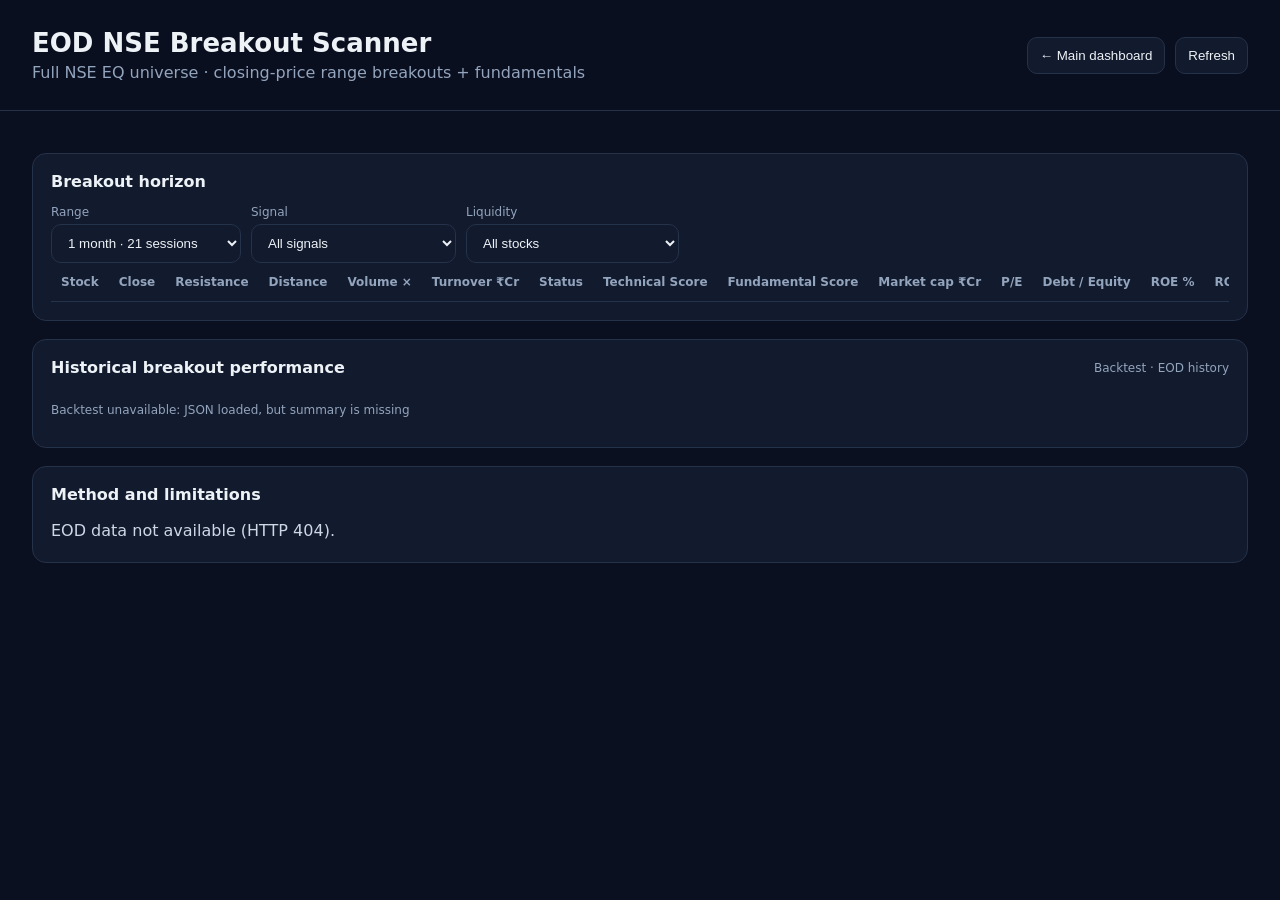
==== commit f8d5003f: "Show EOD backtest data loading errors" ====
--- a/eod-scanner.html
+++ b/eod-scanner.html
@@ -19,8 +19,8 @@
 updateSortHeaders();
 document.getElementById('results').innerHTML=rows.map(x=>{const s=x.range.status,cls=s==='CONFIRMED'?'positive':s==='FAILED_CLOSE'?'negative':'',f=fundamentals.items?.[x.symbol]||{};return '<tr><td><strong>'+x.symbol+'</strong><div class="muted">'+((f.company_name||'')+(f.shareholding_periods?.[0]?' · '+f.shareholding_periods[0]:''))+'</div></td><td>'+money(x.close)+'</td><td>'+money(x.range.resistance)+'</td><td>'+fmt(x.range.distance_from_resistance_pct)+'%</td><td>'+fmt(x.volume_multiple)+'×</td><td>'+fmt(x.avg_turnover_cr_20d)+'</td><td class="'+cls+'">'+s.replaceAll('_',' ')+'</td><td>'+x.technical_score+'/7</td><td>'+fmt(f.fundamental_quality_score,0)+'/'+fmt(f.fundamental_score_criteria_available,0)+'</td><td>'+fmt(f.market_cap_cr,0)+'</td><td>'+fmt(f.pe,1)+'</td><td>'+fmt(f.debt_to_equity,2)+'</td><td>'+fmt(f.roe_pct,1)+'</td><td>'+fmt(f.roce_pct,1)+'</td><td>'+fmt(f.sales_yoy_growth_pct,1)+'</td><td>'+fmt(f.net_profit_yoy_growth_pct,1)+'</td><td>'+fmt(f.promoter_holding_pct,1)+'</td><td>'+fmt(f.promoter_change_qoq_pp,2)+'</td><td>'+fmt(f.fii_holding_pct,1)+'</td><td>'+fmt(f.fii_change_qoq_pp,2)+'</td><td>'+fmt(f.dii_holding_pct,1)+'</td><td>'+fmt(f.dii_change_qoq_pp,2)+'</td><td>'+fmt(f.promoter_pledge_pct,1)+'</td></tr>';}).join('')||'<tr><td colspan="23" class="muted">No stocks match these filters for this session.</td></tr>';
 document.getElementById('notes').innerHTML='<p><b>Price source:</b> '+payload.source+'</p><p>'+payload.method+'</p><p><b>Fundamentals source:</b> '+(fundamentals.source||'Not loaded')+' · '+(fundamentals.symbols_with_ratios??0)+' symbols parsed</p><p>Sales/profit growth compares the latest reported quarter with the same quarter a year earlier. FII/DII/promoter changes (in the JSON detail) are quarter-to-quarter percentage-point changes. Pledge is blank unless the source explicitly reports a pledge row. Blank fields are unavailable, not zero. Fundamental score is a count of positive checks among available criteria; its denominator varies with data coverage.</p><p>'+[...(payload.notes||[]),...(fundamentals.notes||[])].join('<br>')+'</p>';}
-const bt=document.getElementById('backtest');if(bt&&backtest.summary){const horizons=['5_sessions','10_sessions','20_sessions'];bt.innerHTML='<p class="muted">Historical signals: '+backtest.event_count+' · Raw prices; corporate actions are not adjusted.</p><table><thead><tr><th>Breakout range</th><th>Forward sessions</th><th>Samples</th><th>Win rate</th><th>Avg return</th><th>Median return</th><th>Avg MFE</th><th>Avg MAE</th></tr></thead><tbody>'+Object.entries(backtest.summary).flatMap(([window,stats])=>horizons.map(h=>{const x=stats[h]||{};return '<tr><td>'+window.replace('_',' ')+'</td><td>'+h.replace('_sessions','')+'</td><td>'+fmt(x.sample_size,0)+'</td><td>'+fmt(x.win_rate_pct)+'%</td><td>'+fmt(x.average_return_pct)+'%</td><td>'+fmt(x.median_return_pct)+'%</td><td>'+fmt(x.average_mfe_pct)+'%</td><td>'+fmt(x.average_mae_pct)+'%</td></tr>';})).join('')+'</tbody></table><p class="muted">'+(backtest.methodology_note||'')+'</p>';}
+const bt=document.getElementById('backtest');if(bt&&backtest.summary){const horizons=['5_sessions','10_sessions','20_sessions'];bt.innerHTML='<p class="muted">Historical signals: '+backtest.event_count+' · Raw prices; corporate actions are not adjusted.</p><table><thead><tr><th>Breakout range</th><th>Forward sessions</th><th>Samples</th><th>Win rate</th><th>Avg return</th><th>Median return</th><th>Avg MFE</th><th>Avg MAE</th><th>Failed below level</th><th>Successful retest</th></tr></thead><tbody>'+Object.entries(backtest.summary).flatMap(([window,stats])=>horizons.map(h=>{const x=stats[h]||{};return '<tr><td>'+window.replace('_',' ')+'</td><td>'+h.replace('_sessions','')+'</td><td>'+fmt(x.sample_size,0)+'</td><td>'+fmt(x.win_rate_pct)+'%</td><td>'+fmt(x.average_return_pct)+'%</td><td>'+fmt(x.median_return_pct)+'%</td><td>'+fmt(x.average_mfe_pct)+'%</td><td>'+fmt(x.average_mae_pct)+'%</td><td>'+fmt(x.failure_rate_below_resistance_pct)+'%</td><td>'+fmt(x.retest_held_rate_pct)+'%</td></tr>';})).join('')+'</tbody></table><p class="muted">'+(backtest.methodology_note||'')+'</p>';}else if(bt){bt.innerHTML='<p class="muted">Backtest unavailable: '+(backtest.error||'JSON loaded, but summary is missing')+'</p>';}
 
-async function load(){const r=await fetch('data/eod_breakouts.json?ts='+Date.now());if(!r.ok)throw new Error('EOD data not available. Run the initial history backfill from GitHub Actions.');payload=await r.json();try{const fr=await fetch('data/eod_fundamentals.json?ts='+Date.now());if(fr.ok)fundamentals=await fr.json();}catch(e){}try{const br=await fetch('data/eod_breakout_backtest.json?ts='+Date.now());if(br.ok)backtest=await br.json();}catch(e){}render();}
+async function load(){const r=await fetch('/dashboard/data/eod_breakouts.json?ts='+Date.now());if(!r.ok)throw new Error('EOD data not available (HTTP '+r.status+').');payload=await r.json();try{const fr=await fetch('/dashboard/data/eod_fundamentals.json?ts='+Date.now());if(fr.ok)fundamentals=await fr.json();}catch(e){}try{const br=await fetch('/dashboard/data/eod_breakout_backtest.json?ts='+Date.now());if(!br.ok)backtest={error:'HTTP '+br.status+' while fetching data/eod_breakout_backtest.json'};else{backtest=await br.json();if(!backtest.summary)backtest={error:'JSON loaded but summary field is missing'};}}catch(e){backtest={error:'Fetch/JSON error: '+e.message};}render();}
 setupSorting();['windowSelect','statusSelect','liquiditySelect'].forEach(id=>document.getElementById(id).addEventListener('change',render));document.getElementById('refreshBtn').addEventListener('click',()=>load().catch(e=>alert(e.message)));load().catch(e=>document.getElementById('notes').textContent=e.message);
 </script></body></html>
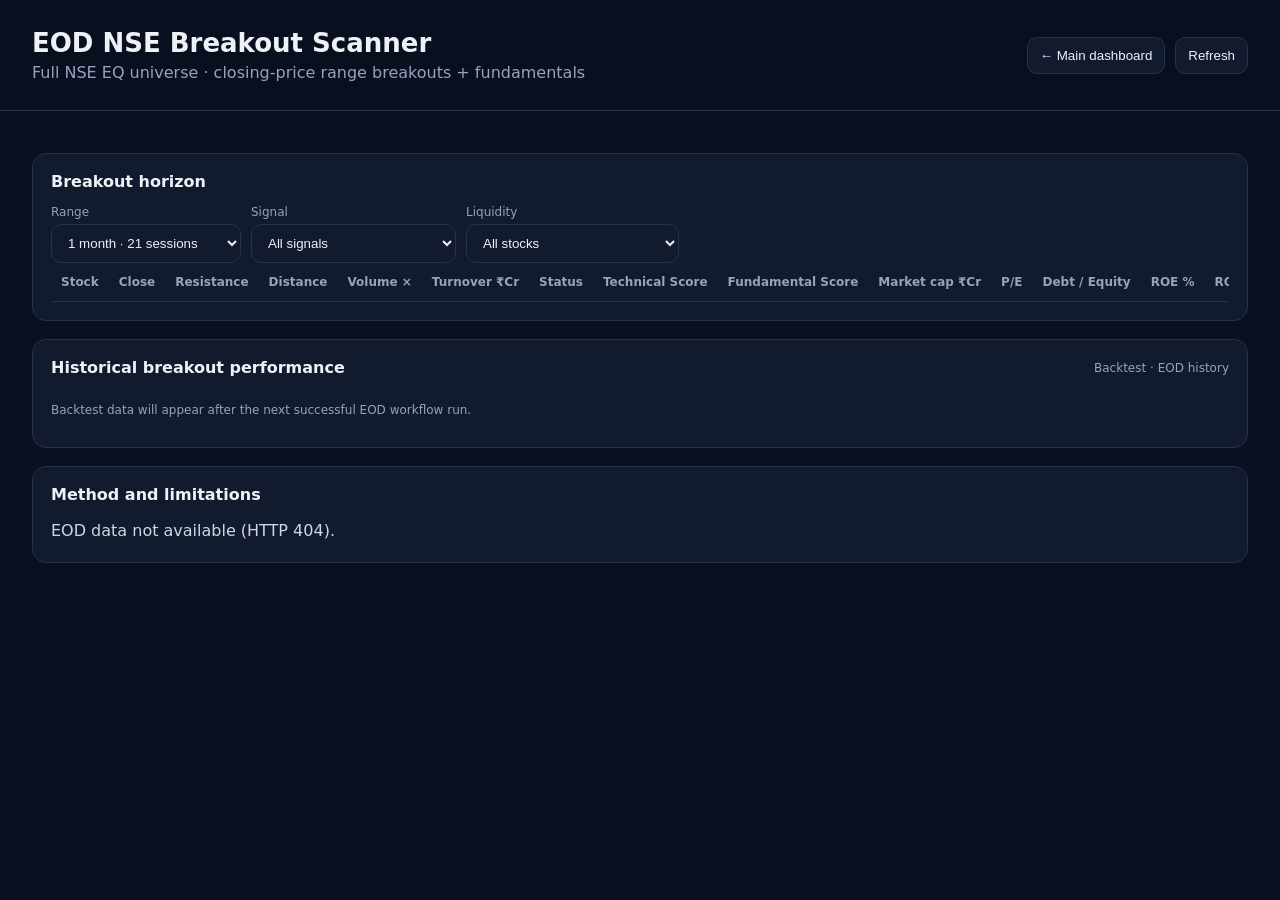
==== commit 43c0eda6: "Render historical backtest after data fetch" ====
--- a/eod-scanner.html
+++ b/eod-scanner.html
@@ -18,8 +18,8 @@
 if(sortState.index!==null){const path=sortFields[sortState.index];rows.sort((a,b)=>{const ao={...a,...(fundamentals.items?.[a.symbol]||{})},bo={...b,...(fundamentals.items?.[b.symbol]||{})};const av=getValue(ao,path),bv=getValue(bo,path);const am=av==null||av===''||((sortState.index!==0&&sortState.index!==6)&&!Number.isFinite(Number(av)));const bm=bv==null||bv===''||((sortState.index!==0&&sortState.index!==6)&&!Number.isFinite(Number(bv)));if(am||bm)return am?(bm?0:1):-1;const cmp=(sortState.index===0||sortState.index===6)?String(av).localeCompare(String(bv),undefined,{numeric:true,sensitivity:'base'}):Number(av)-Number(bv);return cmp*sortState.direction;});}
 updateSortHeaders();
 document.getElementById('results').innerHTML=rows.map(x=>{const s=x.range.status,cls=s==='CONFIRMED'?'positive':s==='FAILED_CLOSE'?'negative':'',f=fundamentals.items?.[x.symbol]||{};return '<tr><td><strong>'+x.symbol+'</strong><div class="muted">'+((f.company_name||'')+(f.shareholding_periods?.[0]?' · '+f.shareholding_periods[0]:''))+'</div></td><td>'+money(x.close)+'</td><td>'+money(x.range.resistance)+'</td><td>'+fmt(x.range.distance_from_resistance_pct)+'%</td><td>'+fmt(x.volume_multiple)+'×</td><td>'+fmt(x.avg_turnover_cr_20d)+'</td><td class="'+cls+'">'+s.replaceAll('_',' ')+'</td><td>'+x.technical_score+'/7</td><td>'+fmt(f.fundamental_quality_score,0)+'/'+fmt(f.fundamental_score_criteria_available,0)+'</td><td>'+fmt(f.market_cap_cr,0)+'</td><td>'+fmt(f.pe,1)+'</td><td>'+fmt(f.debt_to_equity,2)+'</td><td>'+fmt(f.roe_pct,1)+'</td><td>'+fmt(f.roce_pct,1)+'</td><td>'+fmt(f.sales_yoy_growth_pct,1)+'</td><td>'+fmt(f.net_profit_yoy_growth_pct,1)+'</td><td>'+fmt(f.promoter_holding_pct,1)+'</td><td>'+fmt(f.promoter_change_qoq_pp,2)+'</td><td>'+fmt(f.fii_holding_pct,1)+'</td><td>'+fmt(f.fii_change_qoq_pp,2)+'</td><td>'+fmt(f.dii_holding_pct,1)+'</td><td>'+fmt(f.dii_change_qoq_pp,2)+'</td><td>'+fmt(f.promoter_pledge_pct,1)+'</td></tr>';}).join('')||'<tr><td colspan="23" class="muted">No stocks match these filters for this session.</td></tr>';
-document.getElementById('notes').innerHTML='<p><b>Price source:</b> '+payload.source+'</p><p>'+payload.method+'</p><p><b>Fundamentals source:</b> '+(fundamentals.source||'Not loaded')+' · '+(fundamentals.symbols_with_ratios??0)+' symbols parsed</p><p>Sales/profit growth compares the latest reported quarter with the same quarter a year earlier. FII/DII/promoter changes (in the JSON detail) are quarter-to-quarter percentage-point changes. Pledge is blank unless the source explicitly reports a pledge row. Blank fields are unavailable, not zero. Fundamental score is a count of positive checks among available criteria; its denominator varies with data coverage.</p><p>'+[...(payload.notes||[]),...(fundamentals.notes||[])].join('<br>')+'</p>';}
-const bt=document.getElementById('backtest');if(bt&&backtest.summary){const horizons=['5_sessions','10_sessions','20_sessions'];bt.innerHTML='<p class="muted">Historical signals: '+backtest.event_count+' · Raw prices; corporate actions are not adjusted.</p><table><thead><tr><th>Breakout range</th><th>Forward sessions</th><th>Samples</th><th>Win rate</th><th>Avg return</th><th>Median return</th><th>Avg MFE</th><th>Avg MAE</th><th>Failed below level</th><th>Successful retest</th></tr></thead><tbody>'+Object.entries(backtest.summary).flatMap(([window,stats])=>horizons.map(h=>{const x=stats[h]||{};return '<tr><td>'+window.replace('_',' ')+'</td><td>'+h.replace('_sessions','')+'</td><td>'+fmt(x.sample_size,0)+'</td><td>'+fmt(x.win_rate_pct)+'%</td><td>'+fmt(x.average_return_pct)+'%</td><td>'+fmt(x.median_return_pct)+'%</td><td>'+fmt(x.average_mfe_pct)+'%</td><td>'+fmt(x.average_mae_pct)+'%</td><td>'+fmt(x.failure_rate_below_resistance_pct)+'%</td><td>'+fmt(x.retest_held_rate_pct)+'%</td></tr>';})).join('')+'</tbody></table><p class="muted">'+(backtest.methodology_note||'')+'</p>';}else if(bt){bt.innerHTML='<p class="muted">Backtest unavailable: '+(backtest.error||'JSON loaded, but summary is missing')+'</p>';}
+document.getElementById('notes').innerHTML='<p><b>Price source:</b> '+payload.source+'</p><p>'+payload.method+'</p><p><b>Fundamentals source:</b> '+(fundamentals.source||'Not loaded')+' · '+(fundamentals.symbols_with_ratios??0)+' symbols parsed</p><p>Sales/profit growth compares the latest reported quarter with the same quarter a year earlier. FII/DII/promoter changes (in the JSON detail) are quarter-to-quarter percentage-point changes. Pledge is blank unless the source explicitly reports a pledge row. Blank fields are unavailable, not zero. Fundamental score is a count of positive checks among available criteria; its denominator varies with data coverage.</p><p>'+[...(payload.notes||[]),...(fundamentals.notes||[])].join('<br>')+'</p>';
+const bt=document.getElementById('backtest');if(bt&&backtest.summary){const horizons=['5_sessions','10_sessions','20_sessions'];bt.innerHTML='<p class="muted">Historical signals: '+backtest.event_count+' · Raw prices; corporate actions are not adjusted.</p><table><thead><tr><th>Breakout range</th><th>Forward sessions</th><th>Samples</th><th>Win rate</th><th>Avg return</th><th>Median return</th><th>Avg MFE</th><th>Avg MAE</th><th>Failed below level</th><th>Successful retest</th></tr></thead><tbody>'+Object.entries(backtest.summary).flatMap(([window,stats])=>horizons.map(h=>{const x=stats[h]||{};return '<tr><td>'+window.replace('_',' ')+'</td><td>'+h.replace('_sessions','')+'</td><td>'+fmt(x.sample_size,0)+'</td><td>'+fmt(x.win_rate_pct)+'%</td><td>'+fmt(x.average_return_pct)+'%</td><td>'+fmt(x.median_return_pct)+'%</td><td>'+fmt(x.average_mfe_pct)+'%</td><td>'+fmt(x.average_mae_pct)+'%</td><td>'+fmt(x.failure_rate_below_resistance_pct)+'%</td><td>'+fmt(x.retest_held_rate_pct)+'%</td></tr>';})).join('')+'</tbody></table><p class="muted">'+(backtest.methodology_note||'')+'</p>';}else if(bt){bt.innerHTML='<p class="muted">Backtest unavailable: '+(backtest.error||'JSON loaded, but summary is missing')+'</p>';}}
 
 async function load(){const r=await fetch('/dashboard/data/eod_breakouts.json?ts='+Date.now());if(!r.ok)throw new Error('EOD data not available (HTTP '+r.status+').');payload=await r.json();try{const fr=await fetch('/dashboard/data/eod_fundamentals.json?ts='+Date.now());if(fr.ok)fundamentals=await fr.json();}catch(e){}try{const br=await fetch('/dashboard/data/eod_breakout_backtest.json?ts='+Date.now());if(!br.ok)backtest={error:'HTTP '+br.status+' while fetching data/eod_breakout_backtest.json'};else{backtest=await br.json();if(!backtest.summary)backtest={error:'JSON loaded but summary field is missing'};}}catch(e){backtest={error:'Fetch/JSON error: '+e.message};}render();}
 setupSorting();['windowSelect','statusSelect','liquiditySelect'].forEach(id=>document.getElementById(id).addEventListener('change',render));document.getElementById('refreshBtn').addEventListener('click',()=>load().catch(e=>alert(e.message)));load().catch(e=>document.getElementById('notes').textContent=e.message);
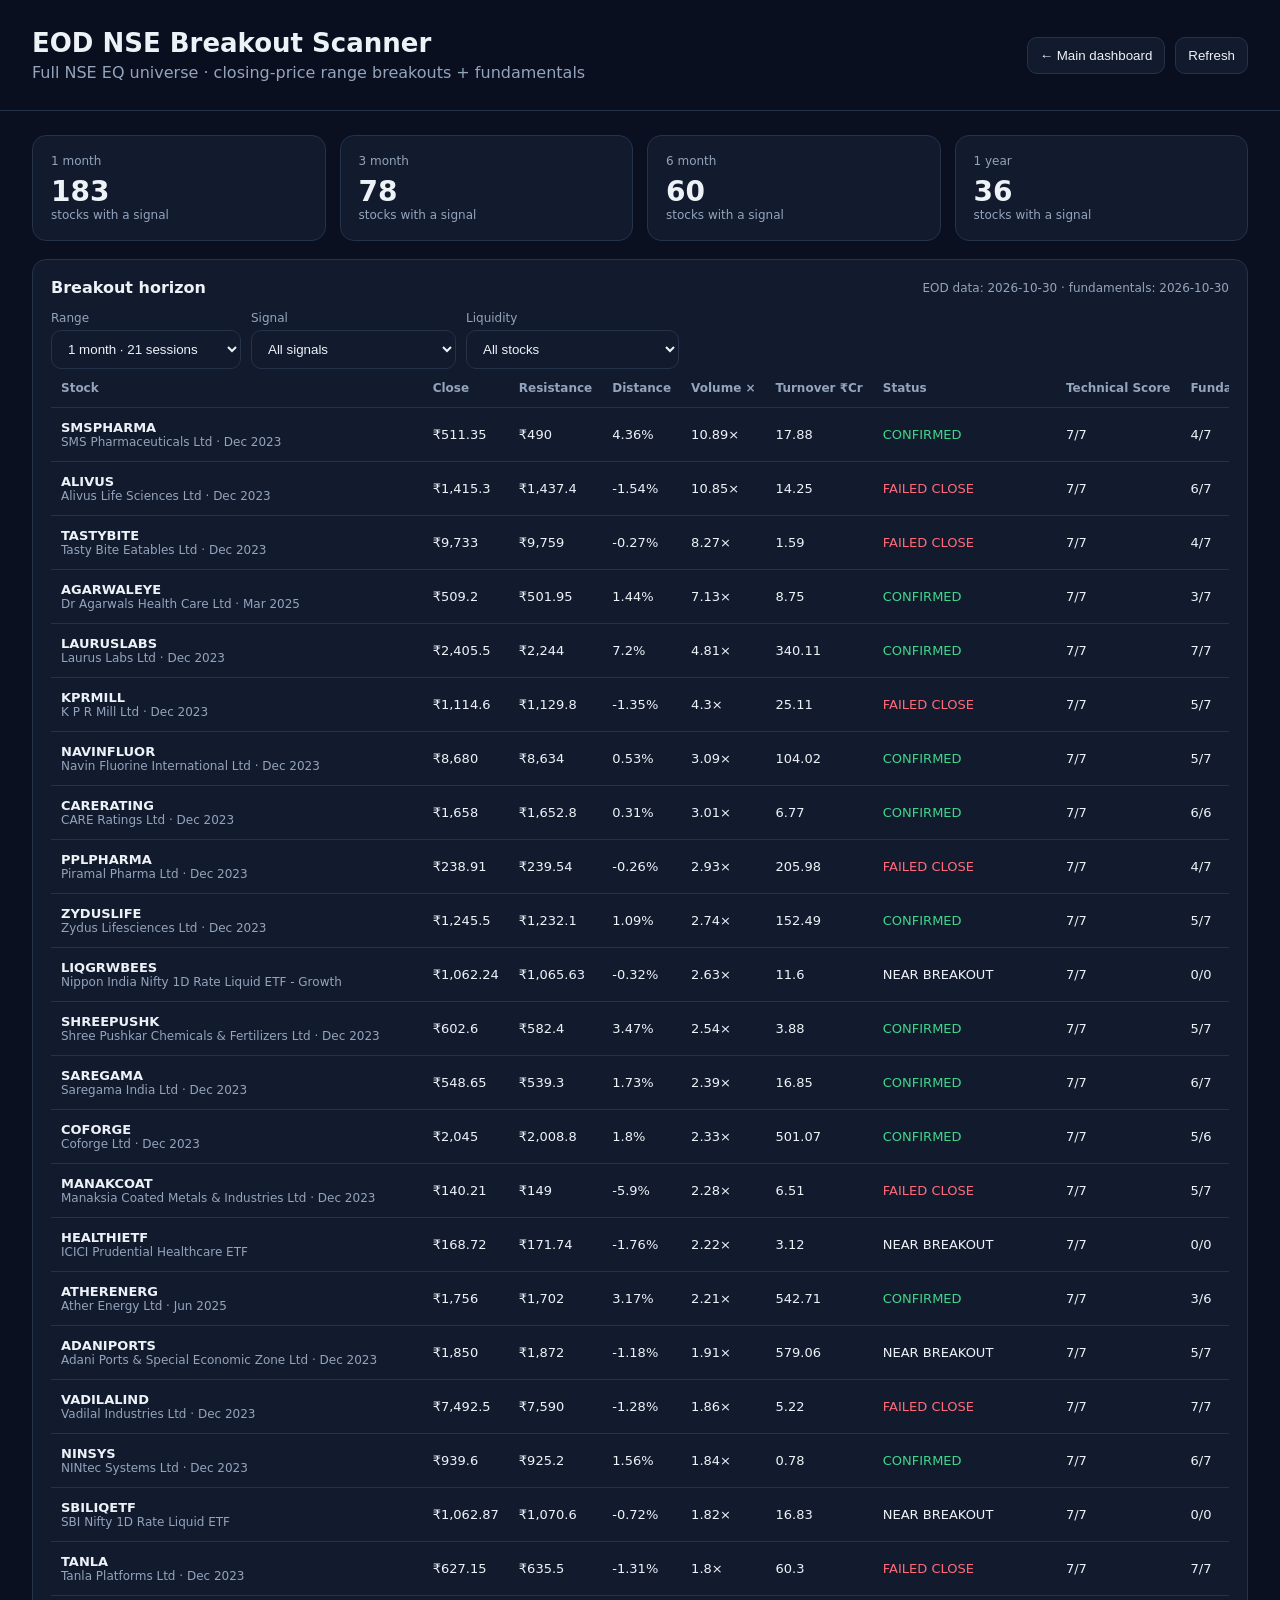
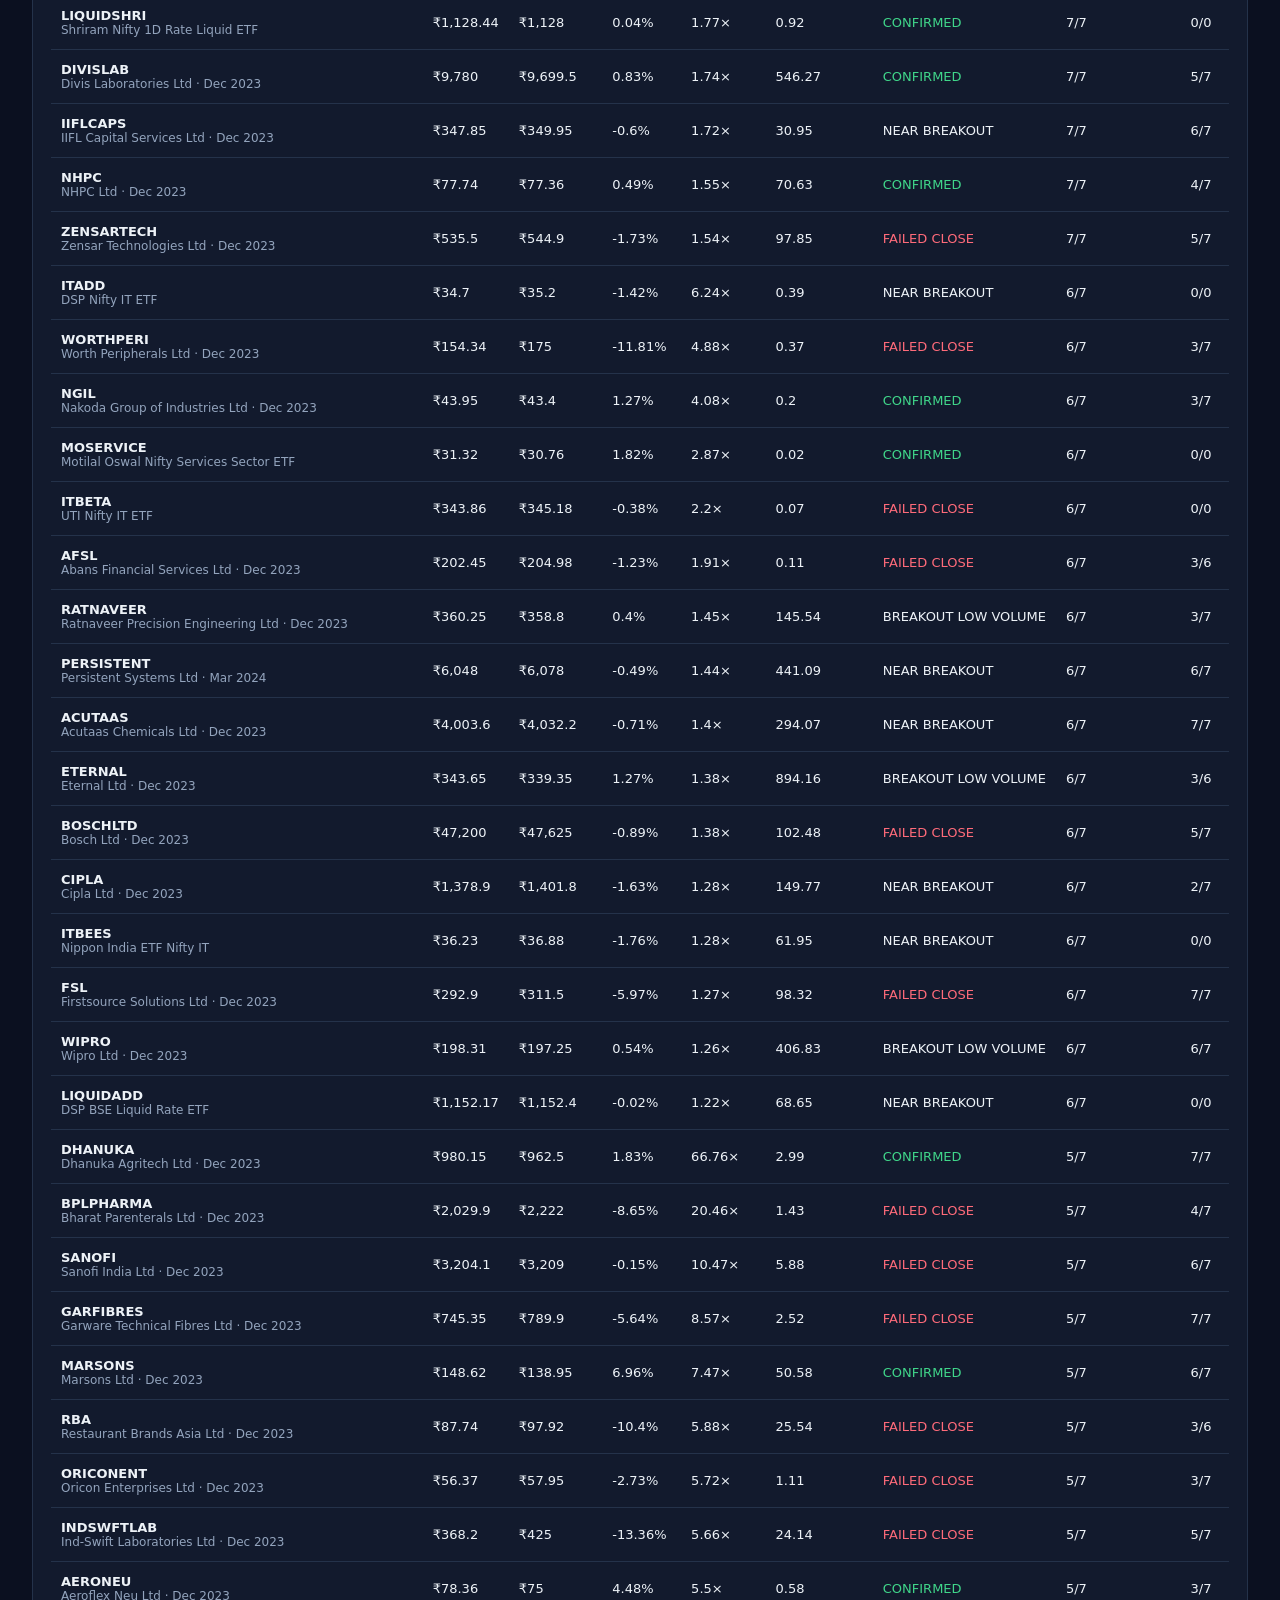
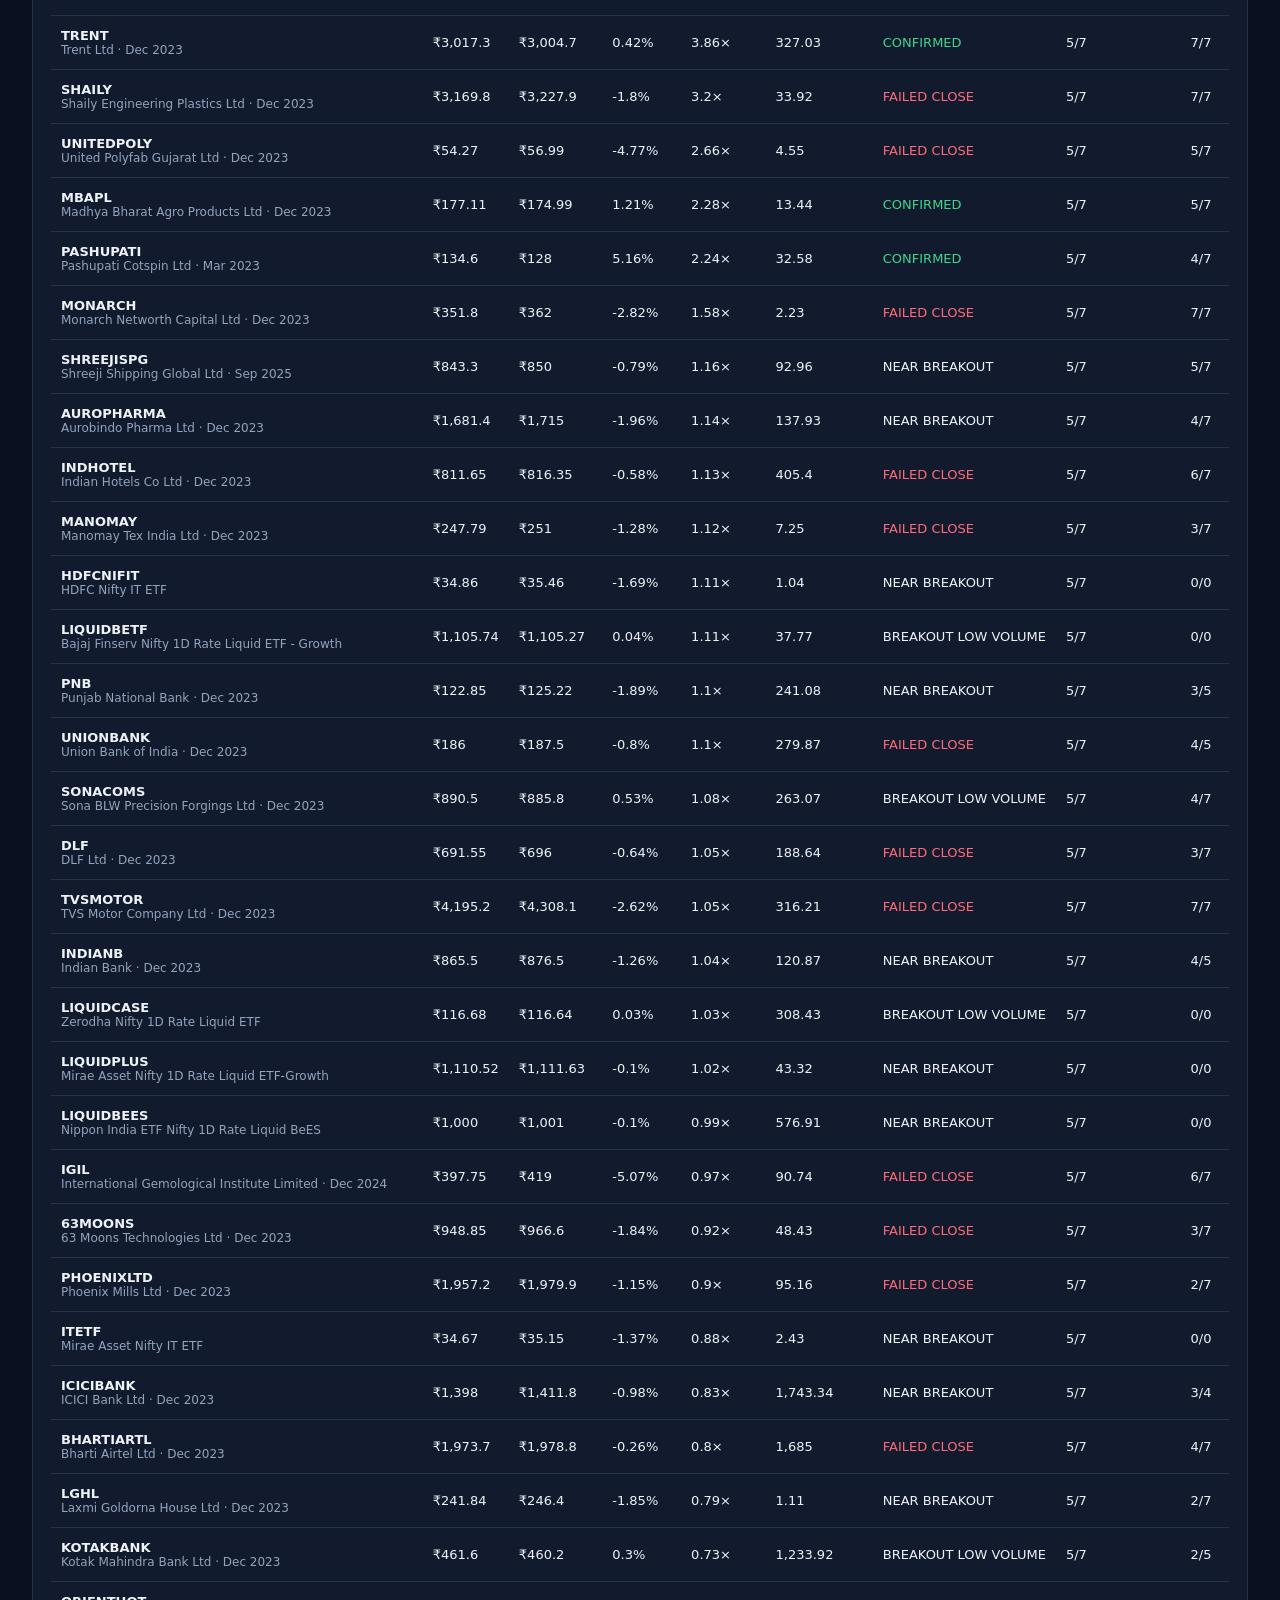
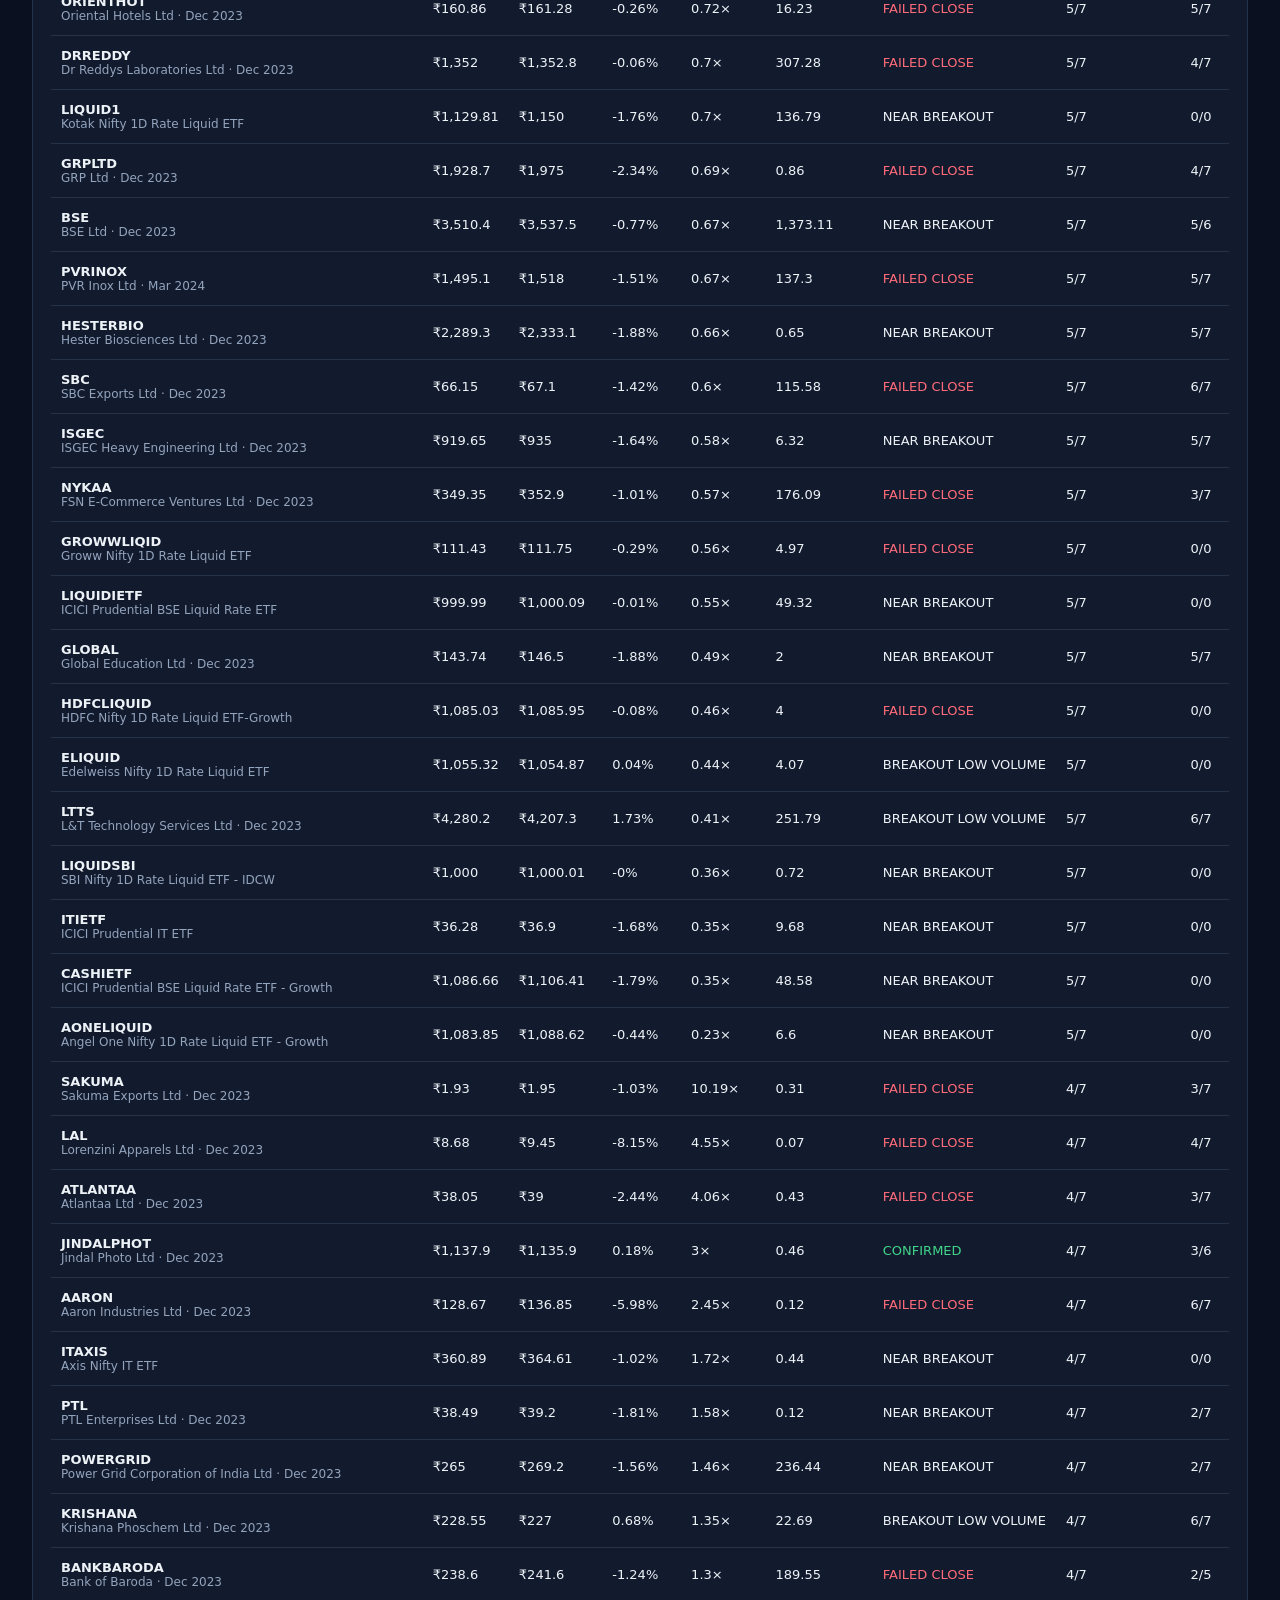
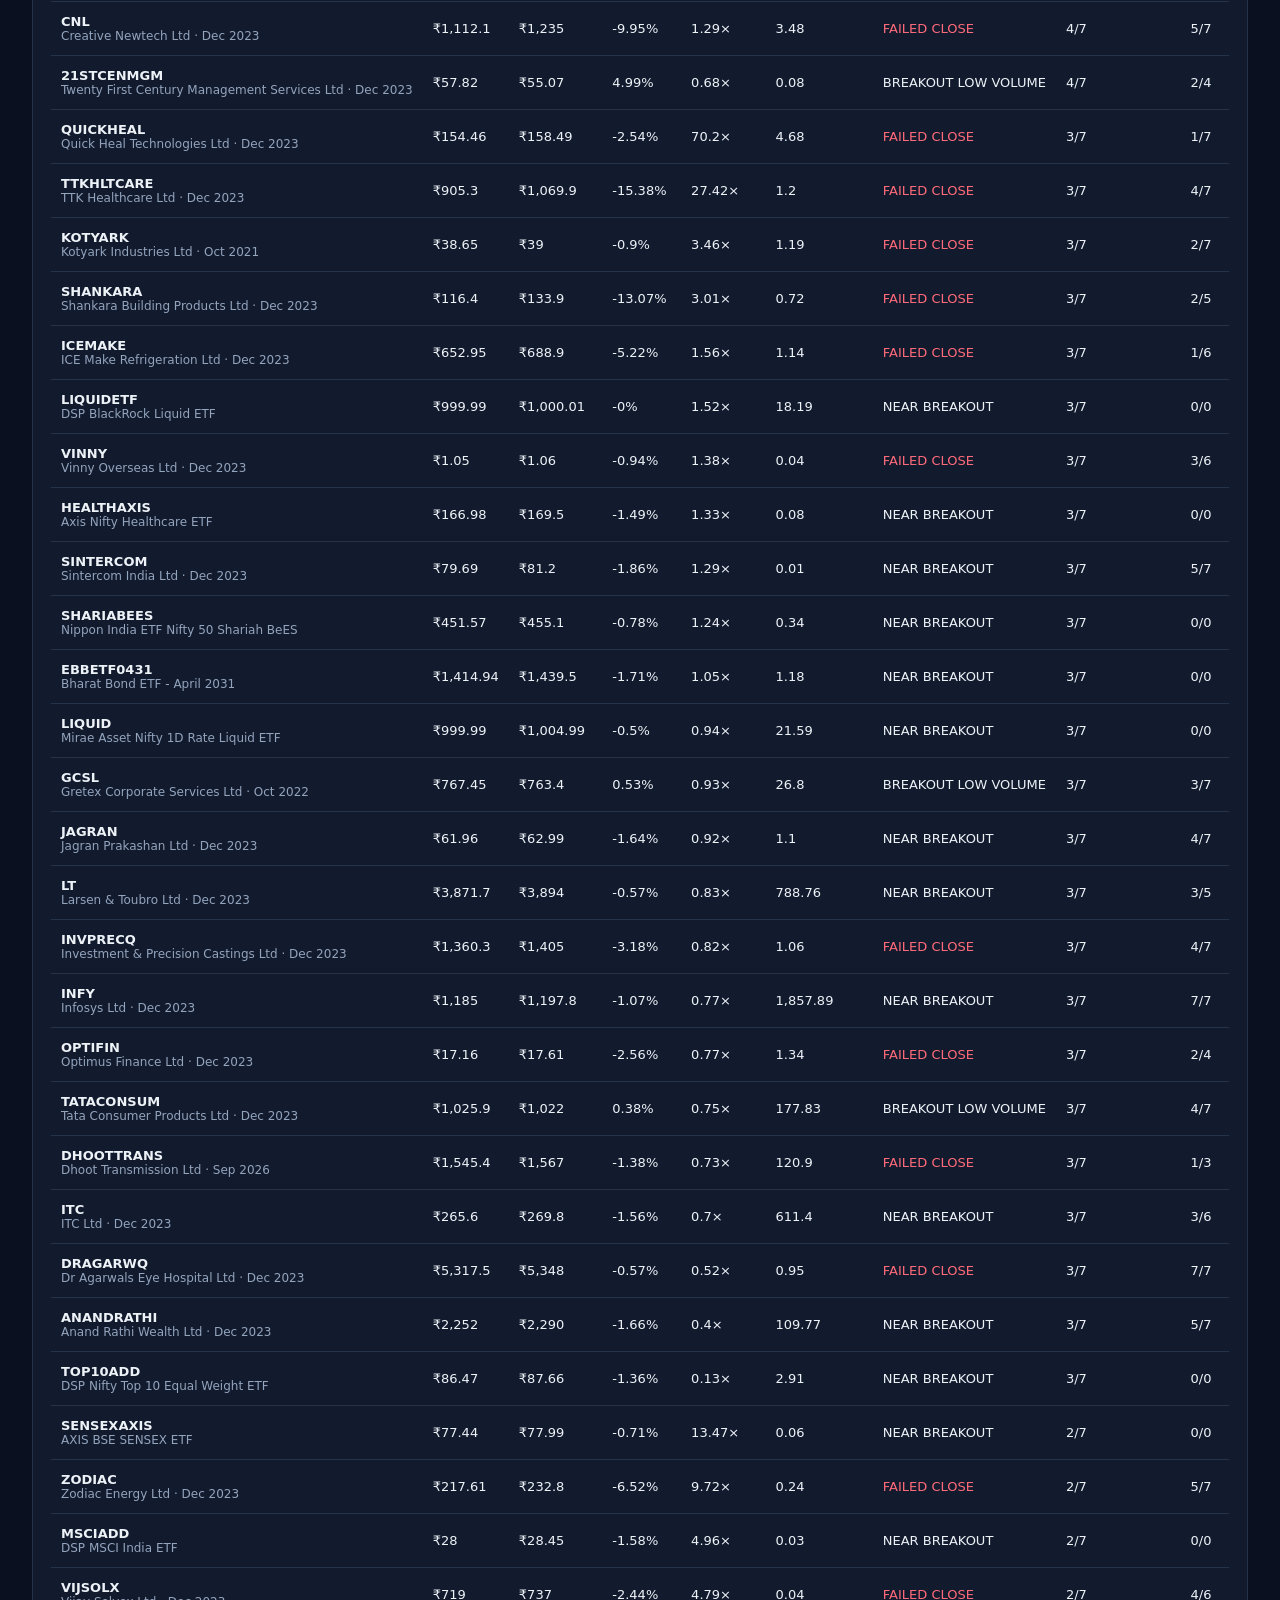
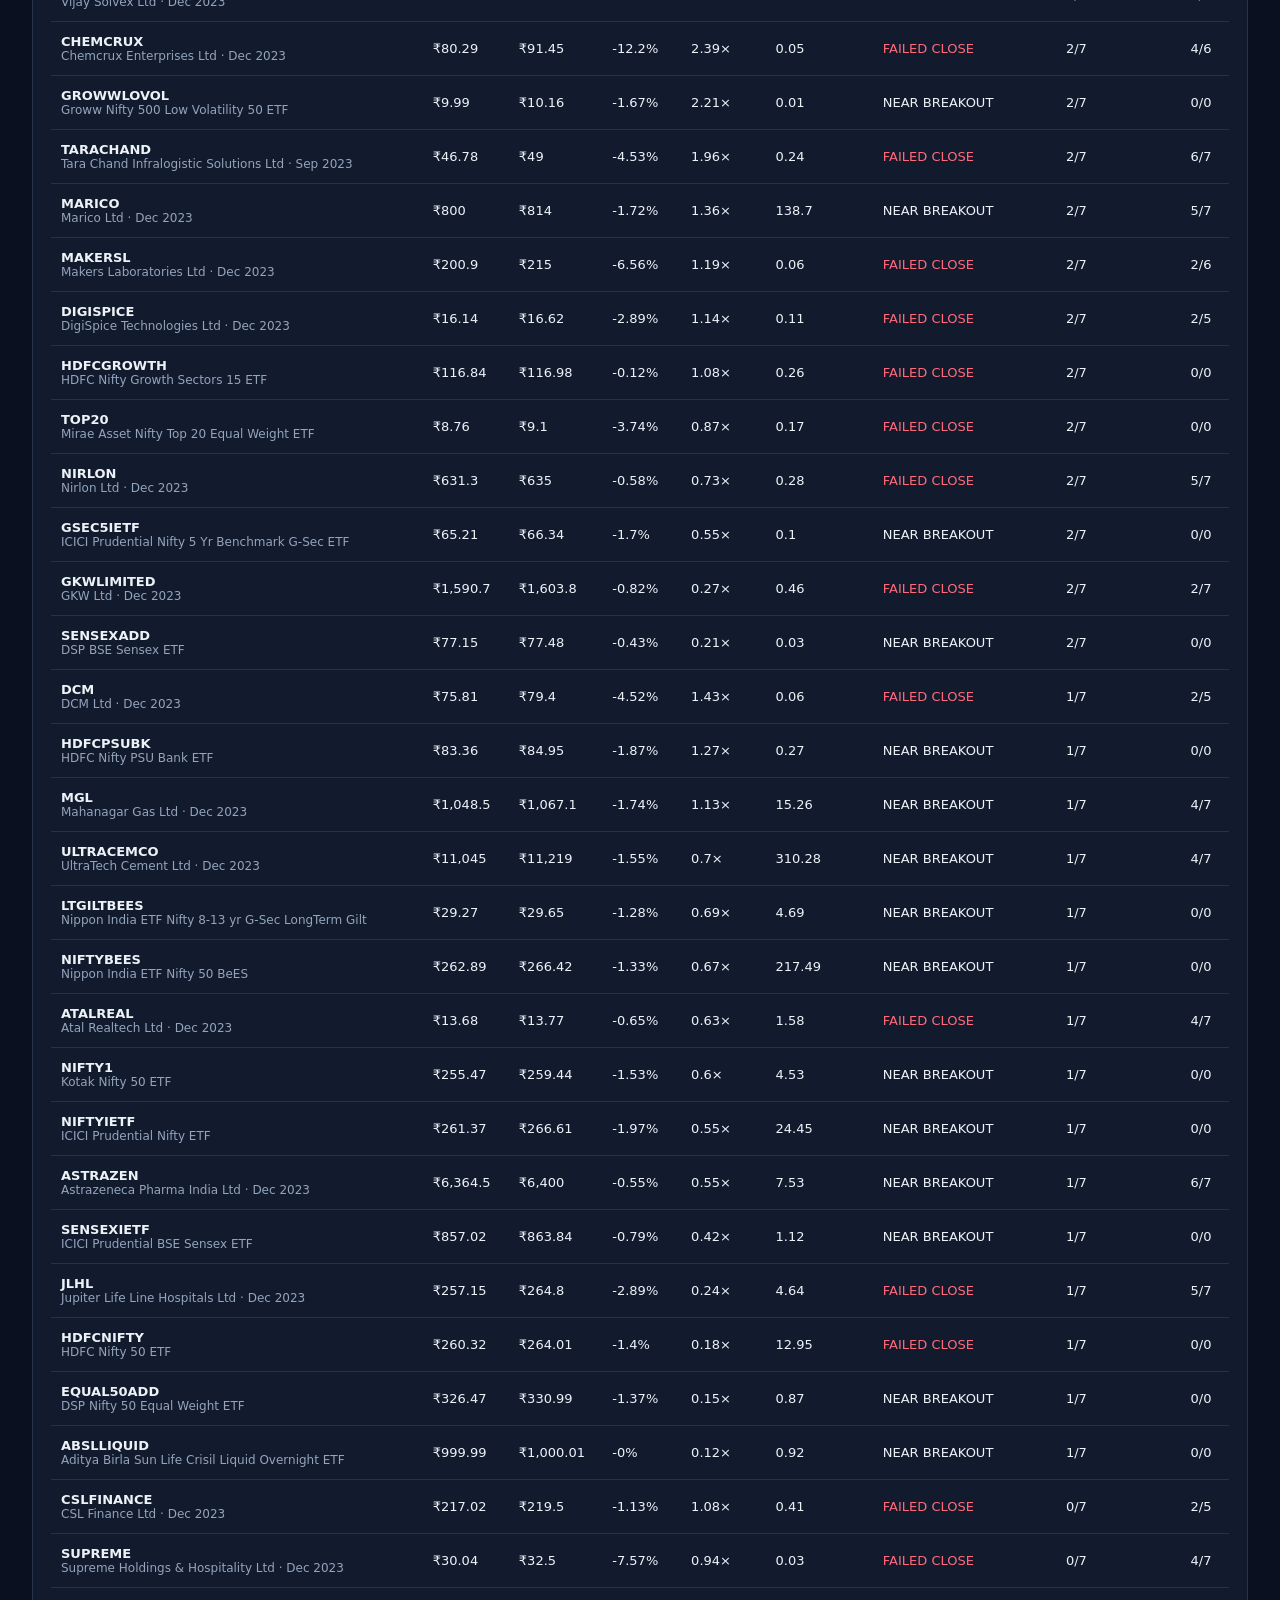
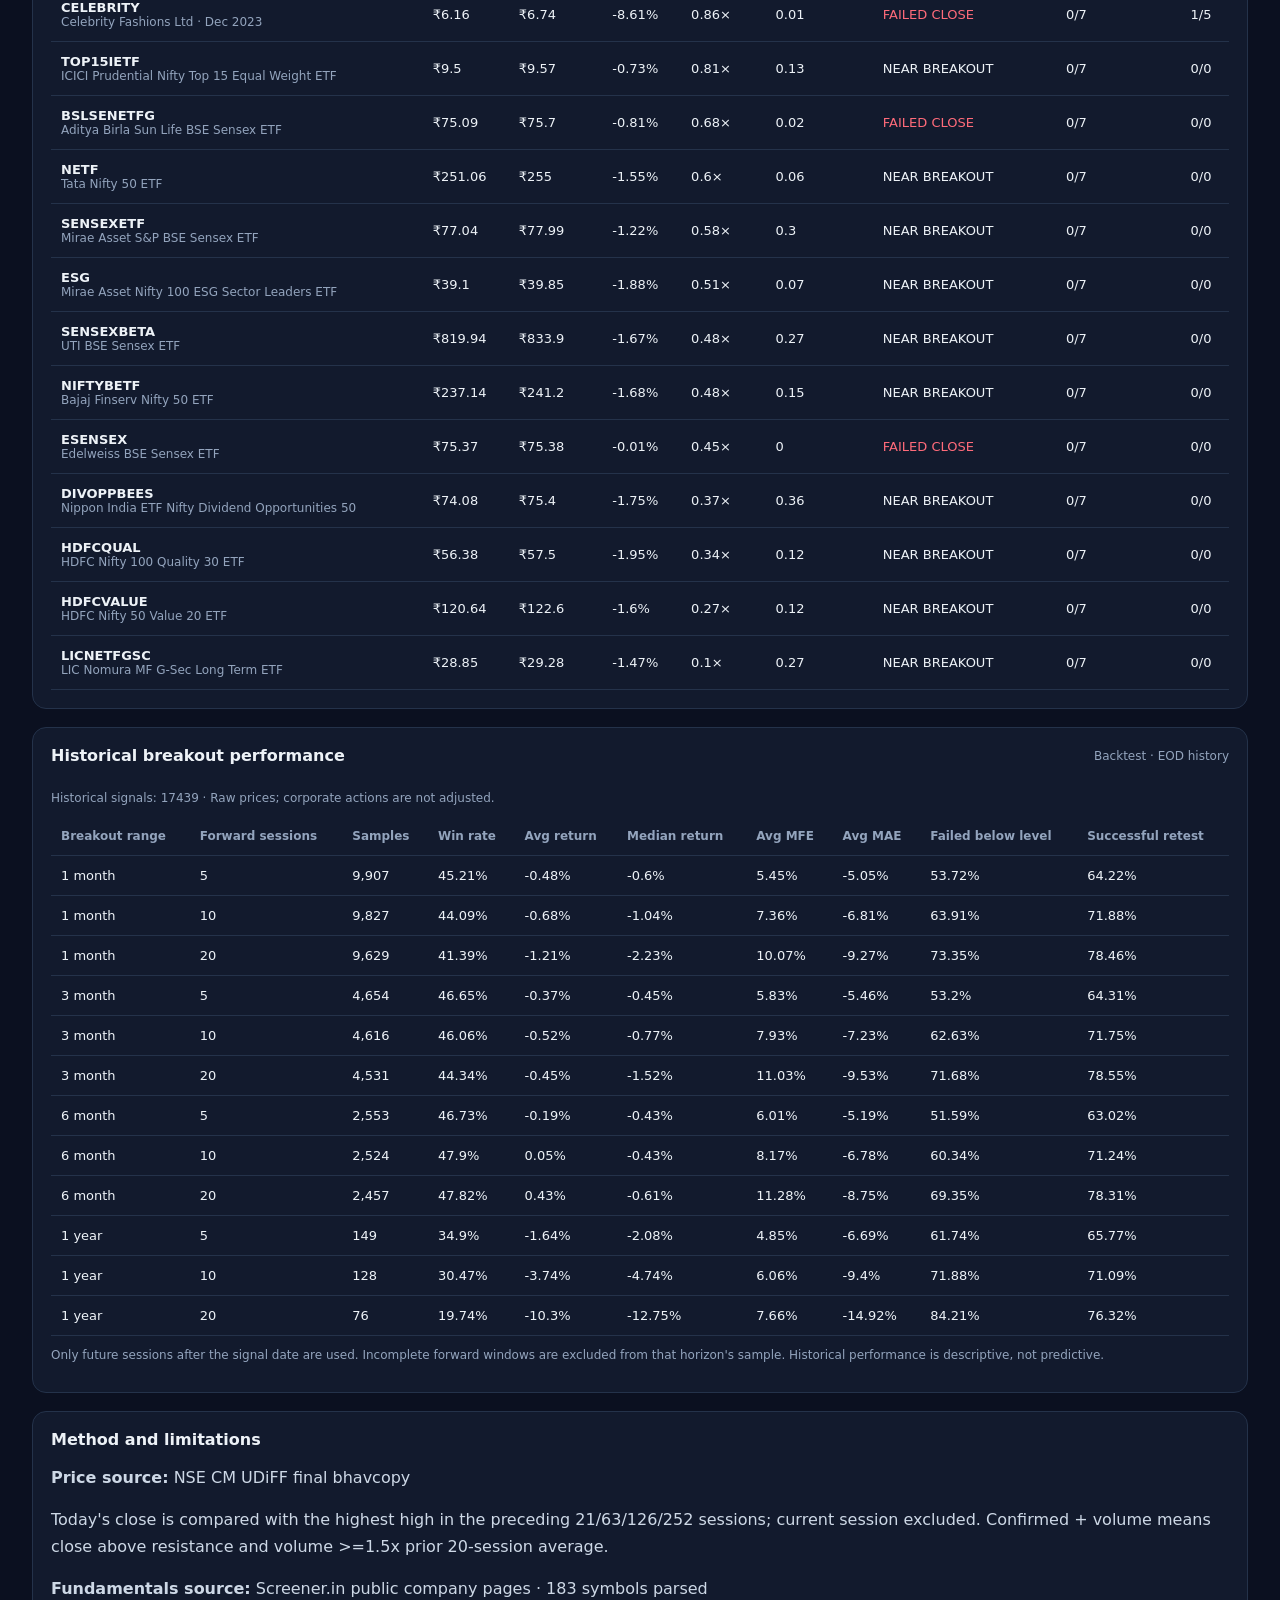
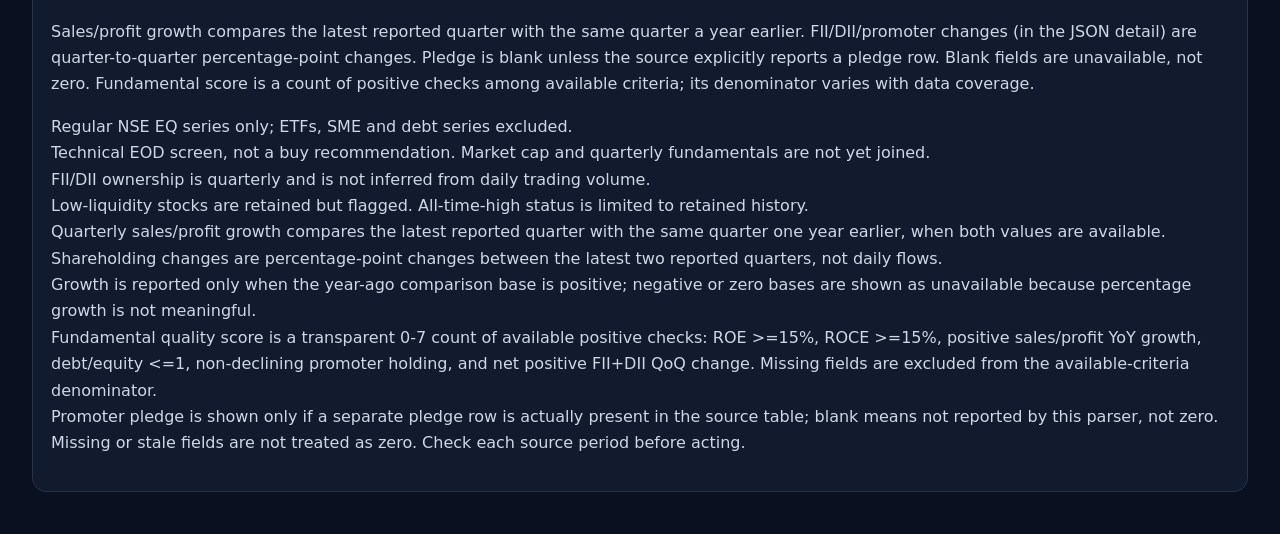
==== commit 418b2366: "Embed visible historical breakout results and use relative data paths" ====
--- a/eod-scanner.html
+++ b/eod-scanner.html
@@ -5,7 +5,20 @@
 <label>Signal<select id="statusSelect"><option value="ALL">All signals</option><option value="CONFIRMED">Confirmed + volume</option><option value="BREAKOUT_LOW_VOLUME">Breakout · low volume</option><option value="NEAR_BREAKOUT">Within 2% of resistance</option><option value="FAILED_CLOSE">Intraday break, weak close</option></select></label>
 <label>Liquidity<select id="liquiditySelect"><option value="ALL">All stocks</option><option value="OK">Avg turnover ≥ ₹50 lakh/day</option></select></label></div>
 <div class="table-wrap"><table><thead><tr><th>Stock</th><th>Close</th><th>Resistance</th><th>Distance</th><th>Volume ×</th><th>Turnover ₹Cr</th><th>Status</th><th>Technical Score</th><th>Fundamental Score</th><th>Market cap ₹Cr</th><th>P/E</th><th>Debt / Equity</th><th>ROE %</th><th>ROCE %</th><th>Sales YoY %</th><th>Profit YoY %</th><th>Promoter %</th><th>Promoter Δ QoQ</th><th>FII %</th><th>FII Δ QoQ</th><th>DII %</th><th>DII Δ QoQ</th><th>Pledge %</th></tr></thead><tbody id="results"></tbody></table></div></section>
-<section class="panel"><div class="panel-head"><h2>Historical breakout performance</h2><span class="muted">Backtest · EOD history</span></div><div id="backtest" class="table-wrap"><p class="muted">Backtest data will appear after the next successful EOD workflow run.</p></div></section><section class="panel"><div class="panel-head"><h2>Method and limitations</h2></div><div id="notes" class="notes"></div></section></main>
+<section class="panel"><div class="panel-head"><h2>Historical breakout performance</h2><span class="muted">Backtest · EOD history</span></div><div id="backtest" class="table-wrap"><p class="muted">Historical signals: 17,439 · Raw prices; corporate actions are not adjusted.</p><table><thead><tr><th>Breakout range</th><th>Forward sessions</th><th>Samples</th><th>Win rate</th><th>Avg return</th><th>Median return</th><th>Avg MFE</th><th>Avg MAE</th><th>Failed below level</th><th>Successful retest</th></tr></thead><tbody>
+<tr><td>1 month</td><td>5</td><td>9,907</td><td>45.21%</td><td>-0.476%</td><td>-0.596%</td><td>5.448%</td><td>-5.049%</td><td>53.72%</td><td>64.22%</td></tr>
+<tr><td>1 month</td><td>10</td><td>9,827</td><td>44.09%</td><td>-0.677%</td><td>-1.040%</td><td>7.358%</td><td>-6.811%</td><td>63.91%</td><td>71.88%</td></tr>
+<tr><td>1 month</td><td>20</td><td>9,629</td><td>41.39%</td><td>-1.211%</td><td>-2.231%</td><td>10.071%</td><td>-9.267%</td><td>73.35%</td><td>78.46%</td></tr>
+<tr><td>3 months</td><td>5</td><td>4,654</td><td>46.65%</td><td>-0.367%</td><td>-0.449%</td><td>5.827%</td><td>-5.462%</td><td>53.20%</td><td>64.31%</td></tr>
+<tr><td>3 months</td><td>10</td><td>4,616</td><td>46.06%</td><td>-0.519%</td><td>-0.770%</td><td>7.929%</td><td>-7.232%</td><td>62.63%</td><td>71.75%</td></tr>
+<tr><td>3 months</td><td>20</td><td>4,531</td><td>44.34%</td><td>-0.449%</td><td>-1.516%</td><td>11.029%</td><td>-9.532%</td><td>71.68%</td><td>78.55%</td></tr>
+<tr><td>6 months</td><td>5</td><td>2,553</td><td>46.73%</td><td>-0.193%</td><td>-0.431%</td><td>6.008%</td><td>-5.194%</td><td>51.59%</td><td>63.02%</td></tr>
+<tr><td>6 months</td><td>10</td><td>2,524</td><td>47.90%</td><td>0.051%</td><td>-0.427%</td><td>8.166%</td><td>-6.782%</td><td>60.34%</td><td>71.24%</td></tr>
+<tr><td>6 months</td><td>20</td><td>2,457</td><td>47.82%</td><td>0.432%</td><td>-0.614%</td><td>11.281%</td><td>-8.754%</td><td>69.35%</td><td>78.31%</td></tr>
+<tr><td>1 year</td><td>5</td><td>149</td><td>34.90%</td><td>-1.640%</td><td>-2.079%</td><td>4.853%</td><td>-6.688%</td><td>61.74%</td><td>65.77%</td></tr>
+<tr><td>1 year</td><td>10</td><td>128</td><td>30.47%</td><td>-3.742%</td><td>-4.740%</td><td>6.058%</td><td>-9.395%</td><td>71.88%</td><td>71.09%</td></tr>
+<tr><td>1 year</td><td>20</td><td>76</td><td>19.74%</td><td>-10.296%</td><td>-12.754%</td><td>7.657%</td><td>-14.924%</td><td>84.21%</td><td>76.32%</td></tr>
+</tbody></table><p class="muted">Only future sessions after each signal are used. Incomplete forward windows are excluded. Raw prices are not adjusted for splits or bonuses; results are descriptive, not predictive.</p></div></section><section class="panel"><div class="panel-head"><h2>Method and limitations</h2></div><div id="notes" class="notes"></div></section></main>
 <script>
 let payload=null,fundamentals={},backtest={},sortState={index:null,direction:1};
 const sortFields=['symbol','close','resistance','range.distance_from_resistance_pct','volume_multiple','avg_turnover_cr_20d','range.status','technical_score','fundamental_quality_score','market_cap_cr','pe','debt_to_equity','roe_pct','roce_pct','sales_yoy_growth_pct','net_profit_yoy_growth_pct','promoter_holding_pct','promoter_change_qoq_pp','fii_holding_pct','fii_change_qoq_pp','dii_holding_pct','dii_change_qoq_pp','promoter_pledge_pct'];
@@ -21,6 +34,6 @@
 document.getElementById('notes').innerHTML='<p><b>Price source:</b> '+payload.source+'</p><p>'+payload.method+'</p><p><b>Fundamentals source:</b> '+(fundamentals.source||'Not loaded')+' · '+(fundamentals.symbols_with_ratios??0)+' symbols parsed</p><p>Sales/profit growth compares the latest reported quarter with the same quarter a year earlier. FII/DII/promoter changes (in the JSON detail) are quarter-to-quarter percentage-point changes. Pledge is blank unless the source explicitly reports a pledge row. Blank fields are unavailable, not zero. Fundamental score is a count of positive checks among available criteria; its denominator varies with data coverage.</p><p>'+[...(payload.notes||[]),...(fundamentals.notes||[])].join('<br>')+'</p>';
 const bt=document.getElementById('backtest');if(bt&&backtest.summary){const horizons=['5_sessions','10_sessions','20_sessions'];bt.innerHTML='<p class="muted">Historical signals: '+backtest.event_count+' · Raw prices; corporate actions are not adjusted.</p><table><thead><tr><th>Breakout range</th><th>Forward sessions</th><th>Samples</th><th>Win rate</th><th>Avg return</th><th>Median return</th><th>Avg MFE</th><th>Avg MAE</th><th>Failed below level</th><th>Successful retest</th></tr></thead><tbody>'+Object.entries(backtest.summary).flatMap(([window,stats])=>horizons.map(h=>{const x=stats[h]||{};return '<tr><td>'+window.replace('_',' ')+'</td><td>'+h.replace('_sessions','')+'</td><td>'+fmt(x.sample_size,0)+'</td><td>'+fmt(x.win_rate_pct)+'%</td><td>'+fmt(x.average_return_pct)+'%</td><td>'+fmt(x.median_return_pct)+'%</td><td>'+fmt(x.average_mfe_pct)+'%</td><td>'+fmt(x.average_mae_pct)+'%</td><td>'+fmt(x.failure_rate_below_resistance_pct)+'%</td><td>'+fmt(x.retest_held_rate_pct)+'%</td></tr>';})).join('')+'</tbody></table><p class="muted">'+(backtest.methodology_note||'')+'</p>';}else if(bt){bt.innerHTML='<p class="muted">Backtest unavailable: '+(backtest.error||'JSON loaded, but summary is missing')+'</p>';}}
 
-async function load(){const r=await fetch('/dashboard/data/eod_breakouts.json?ts='+Date.now());if(!r.ok)throw new Error('EOD data not available (HTTP '+r.status+').');payload=await r.json();try{const fr=await fetch('/dashboard/data/eod_fundamentals.json?ts='+Date.now());if(fr.ok)fundamentals=await fr.json();}catch(e){}try{const br=await fetch('/dashboard/data/eod_breakout_backtest.json?ts='+Date.now());if(!br.ok)backtest={error:'HTTP '+br.status+' while fetching data/eod_breakout_backtest.json'};else{backtest=await br.json();if(!backtest.summary)backtest={error:'JSON loaded but summary field is missing'};}}catch(e){backtest={error:'Fetch/JSON error: '+e.message};}render();}
+async function load(){const r=await fetch('data/eod_breakouts.json?ts='+Date.now());if(!r.ok)throw new Error('EOD data not available (HTTP '+r.status+').');payload=await r.json();try{const fr=await fetch('data/eod_fundamentals.json?ts='+Date.now());if(fr.ok)fundamentals=await fr.json();}catch(e){}try{const br=await fetch('data/eod_breakout_backtest.json?ts='+Date.now());if(!br.ok)backtest={error:'HTTP '+br.status+' while fetching data/eod_breakout_backtest.json'};else{backtest=await br.json();if(!backtest.summary)backtest={error:'JSON loaded but summary field is missing'};}}catch(e){backtest={error:'Fetch/JSON error: '+e.message};}render();}
 setupSorting();['windowSelect','statusSelect','liquiditySelect'].forEach(id=>document.getElementById(id).addEventListener('change',render));document.getElementById('refreshBtn').addEventListener('click',()=>load().catch(e=>alert(e.message)));load().catch(e=>document.getElementById('notes').textContent=e.message);
 </script></body></html>
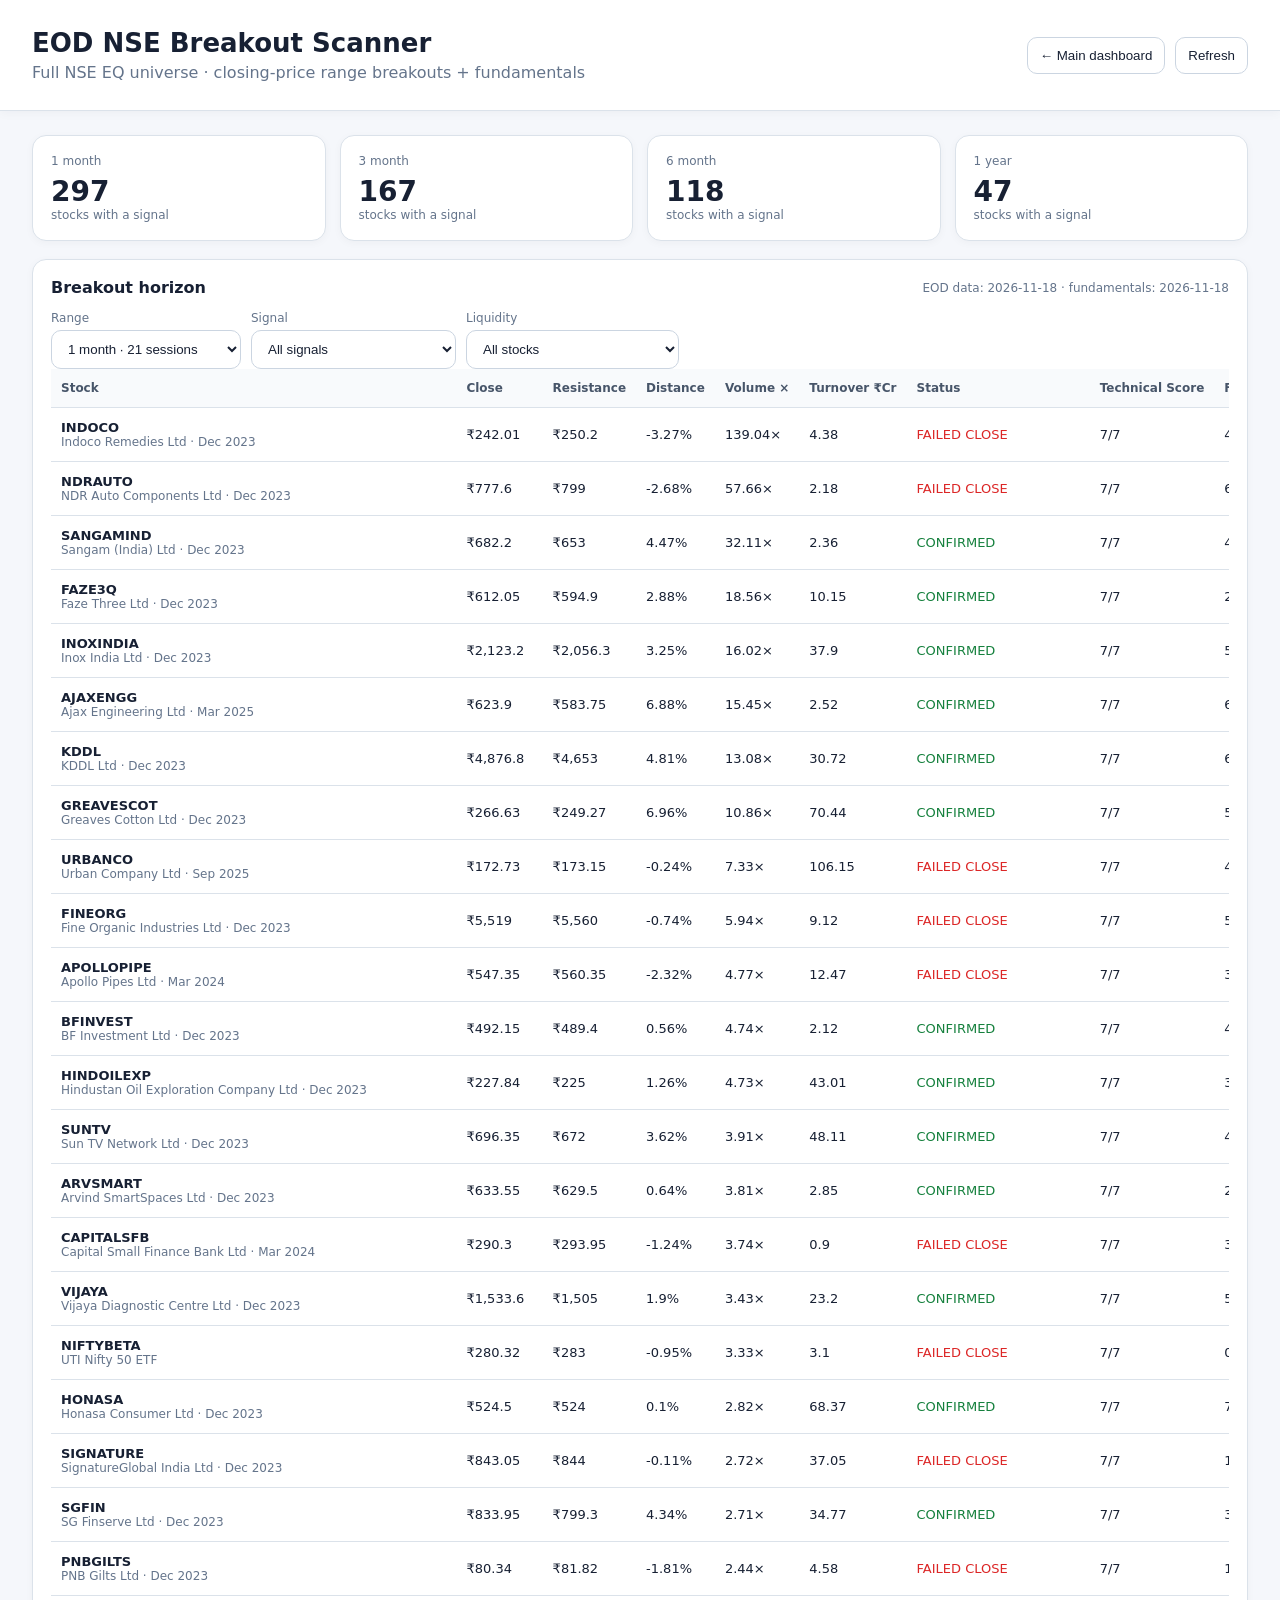
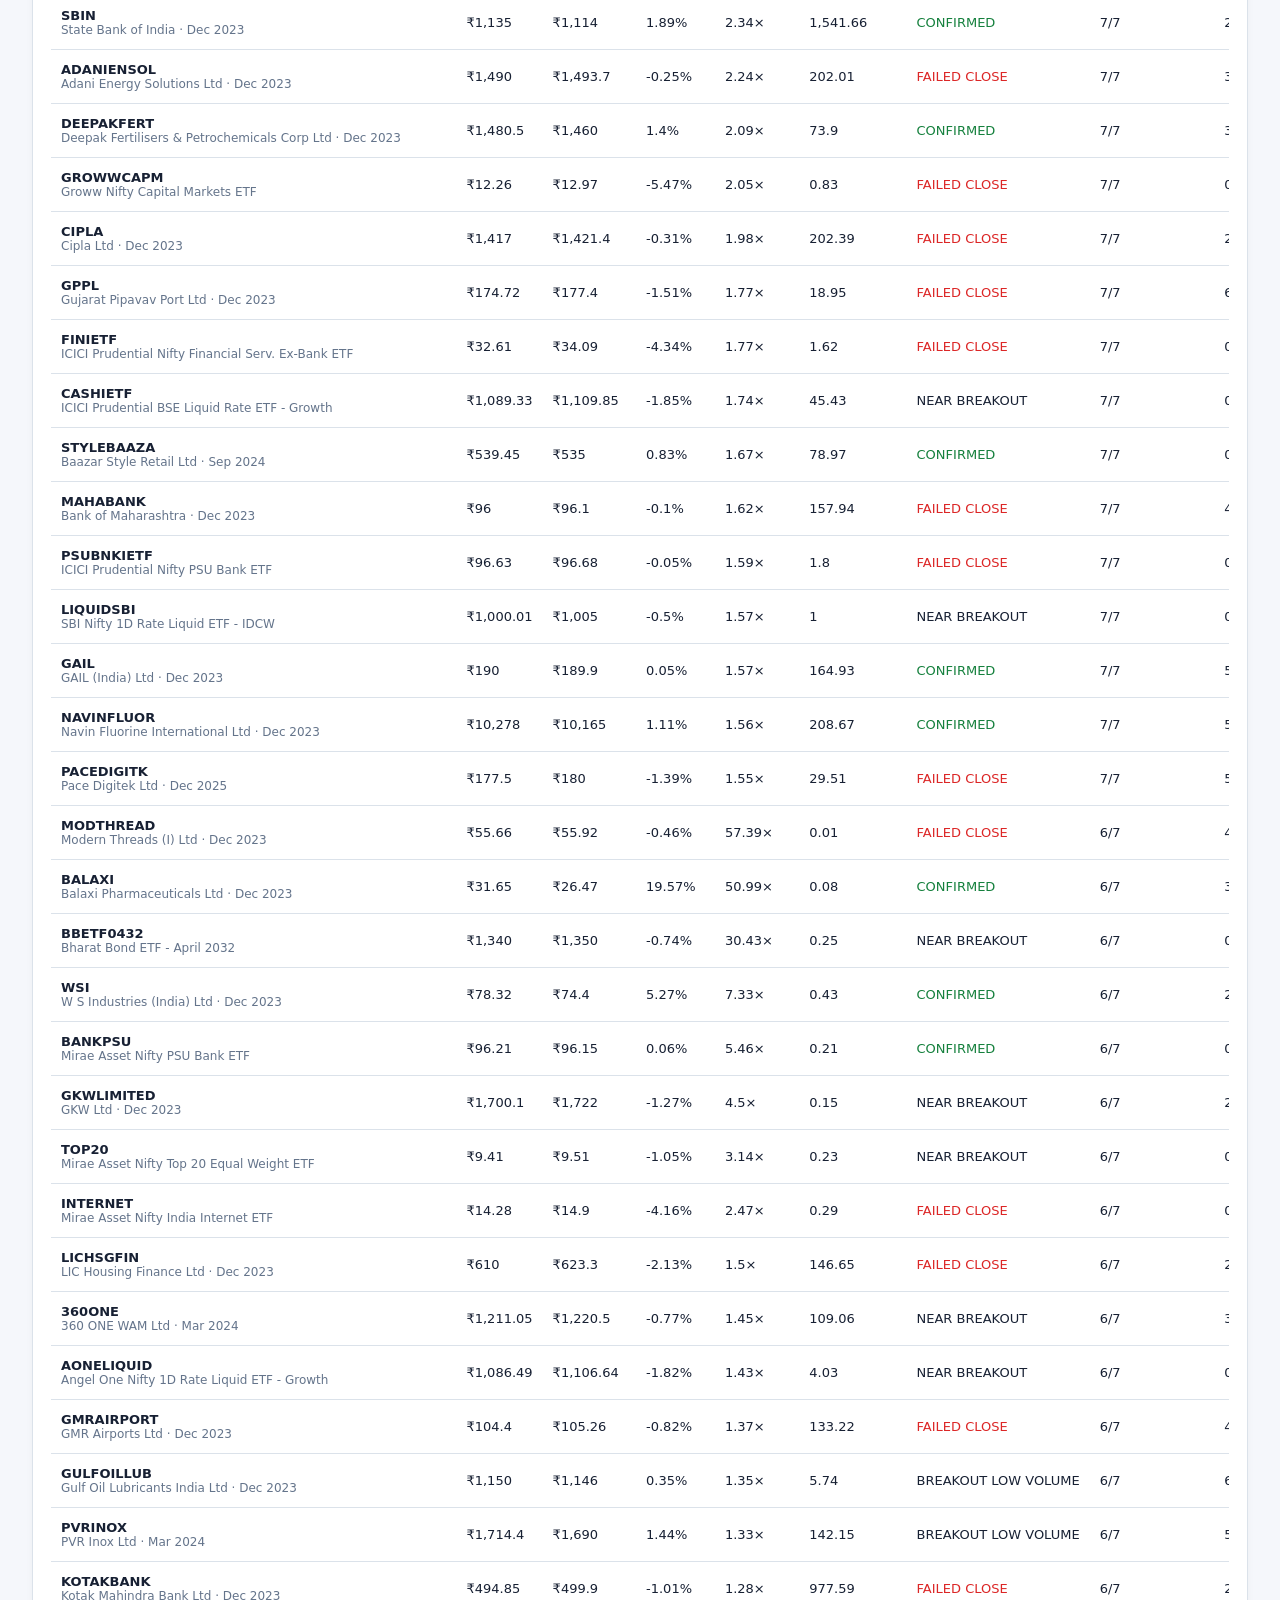
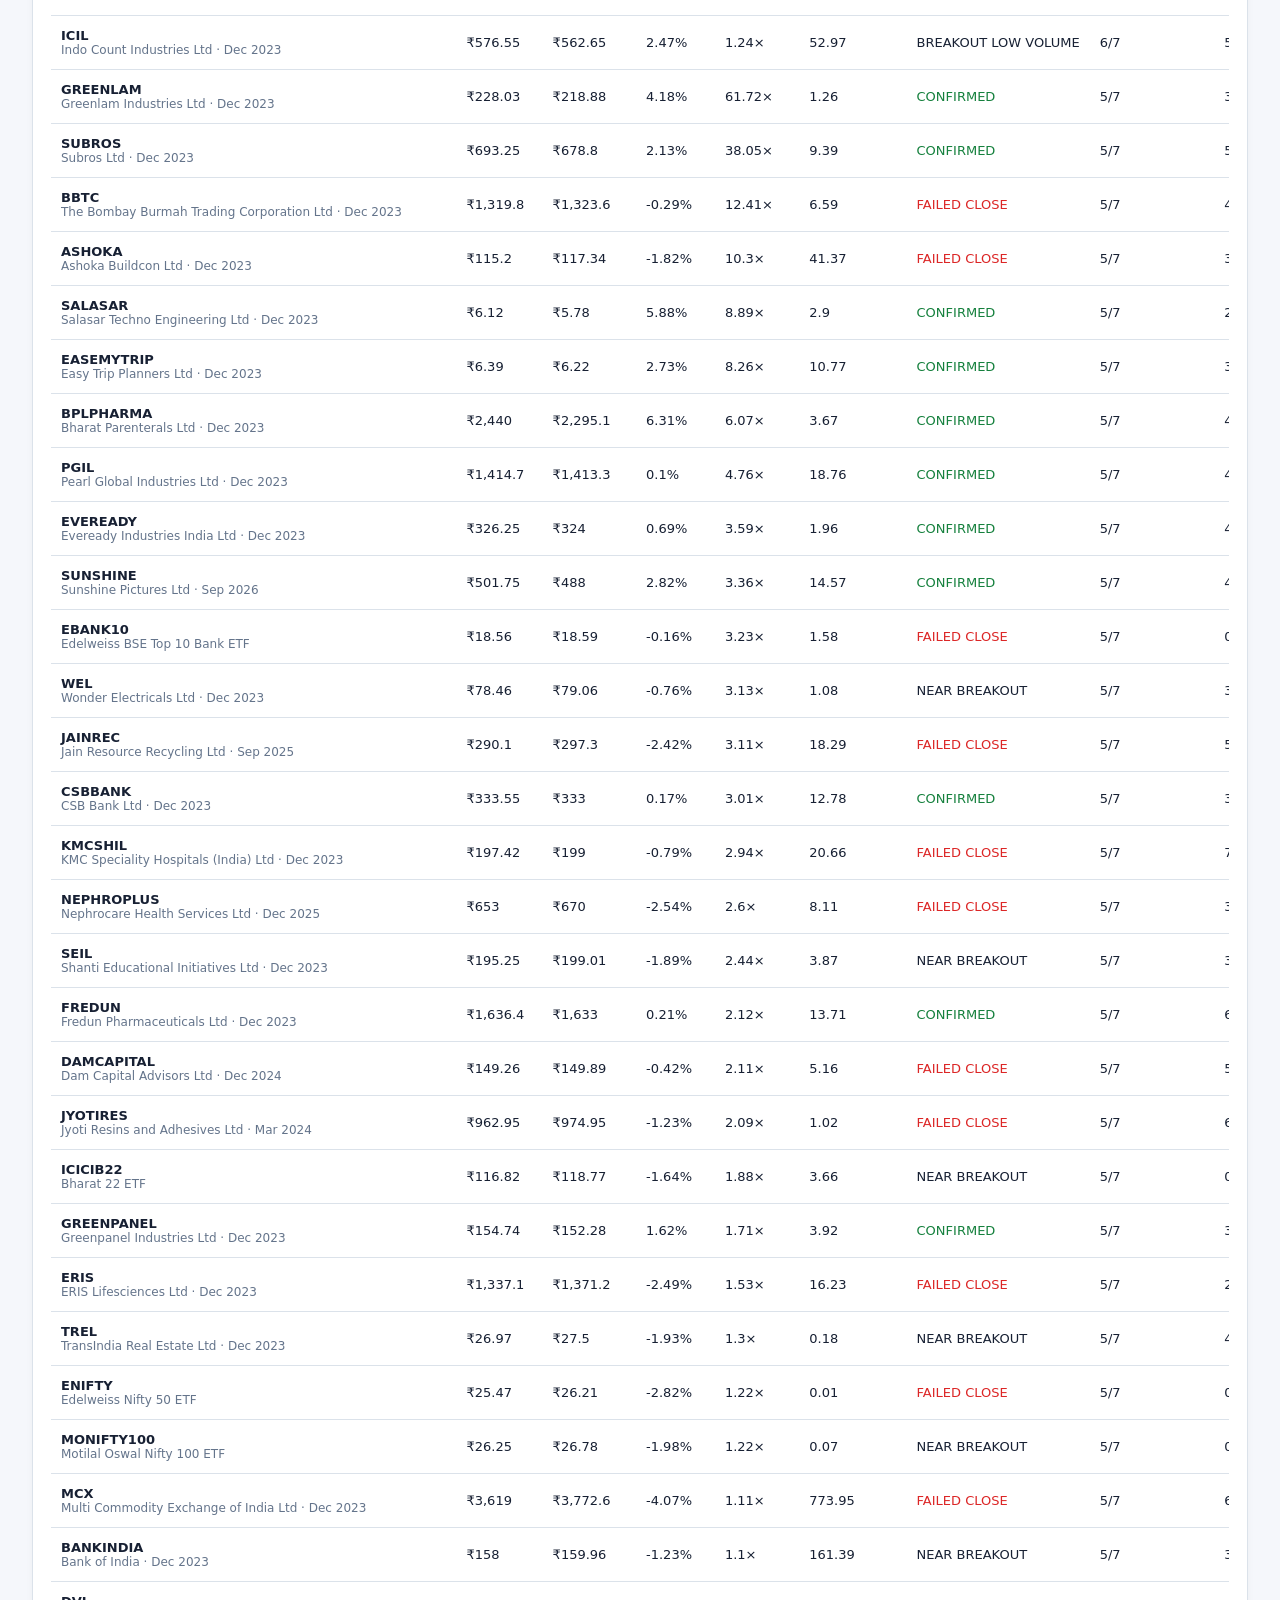
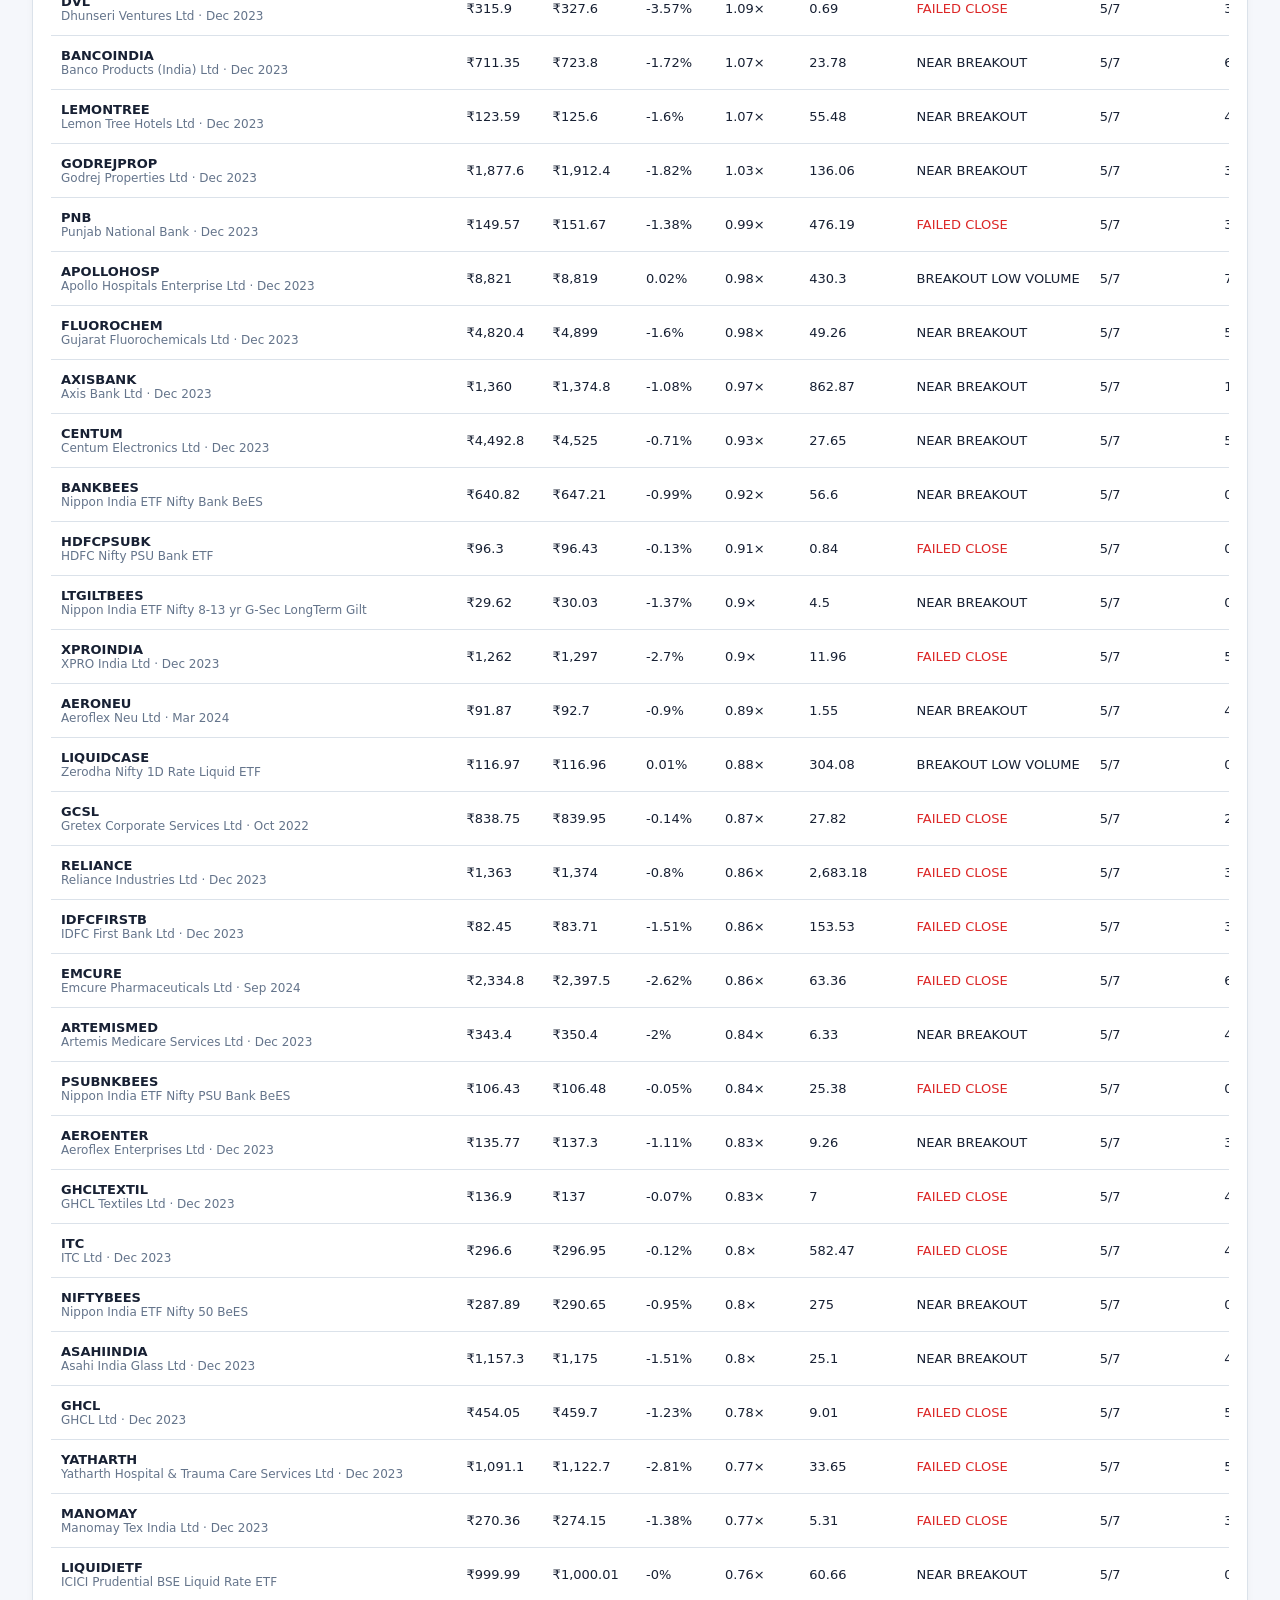
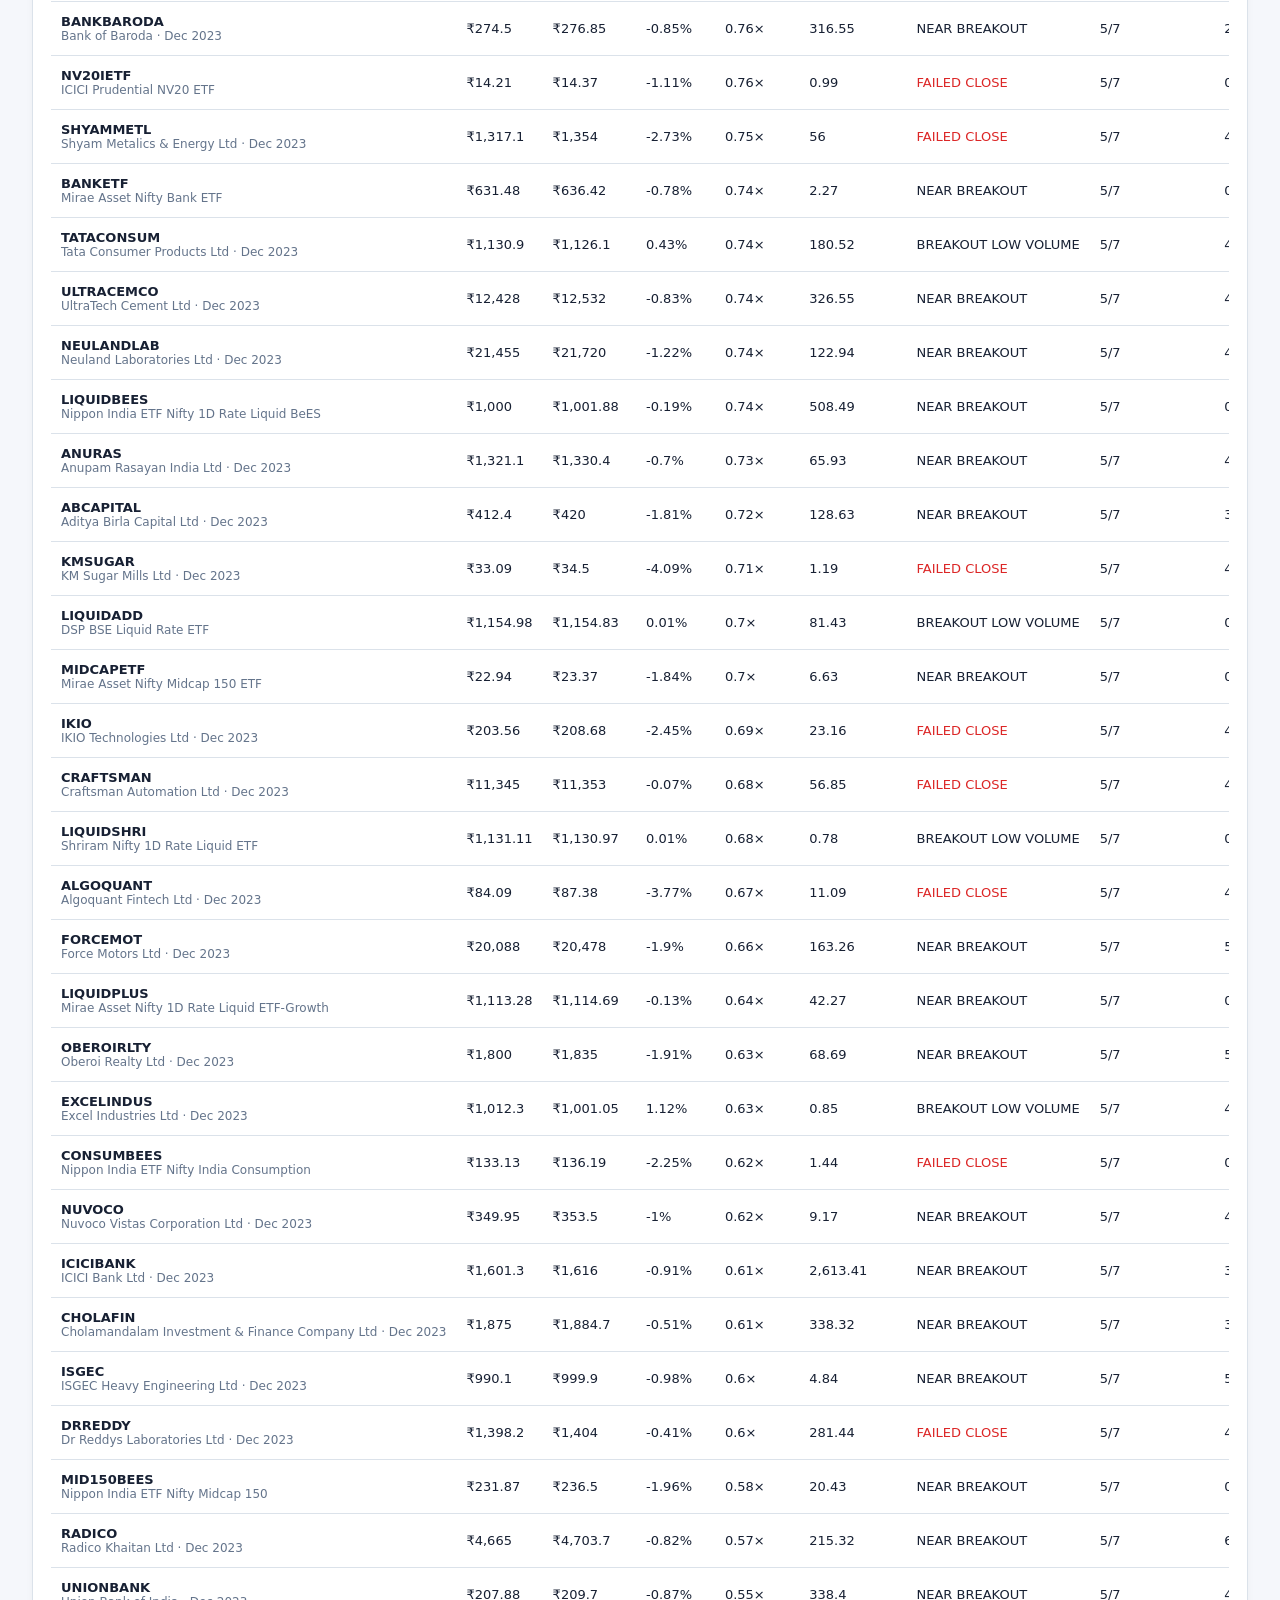
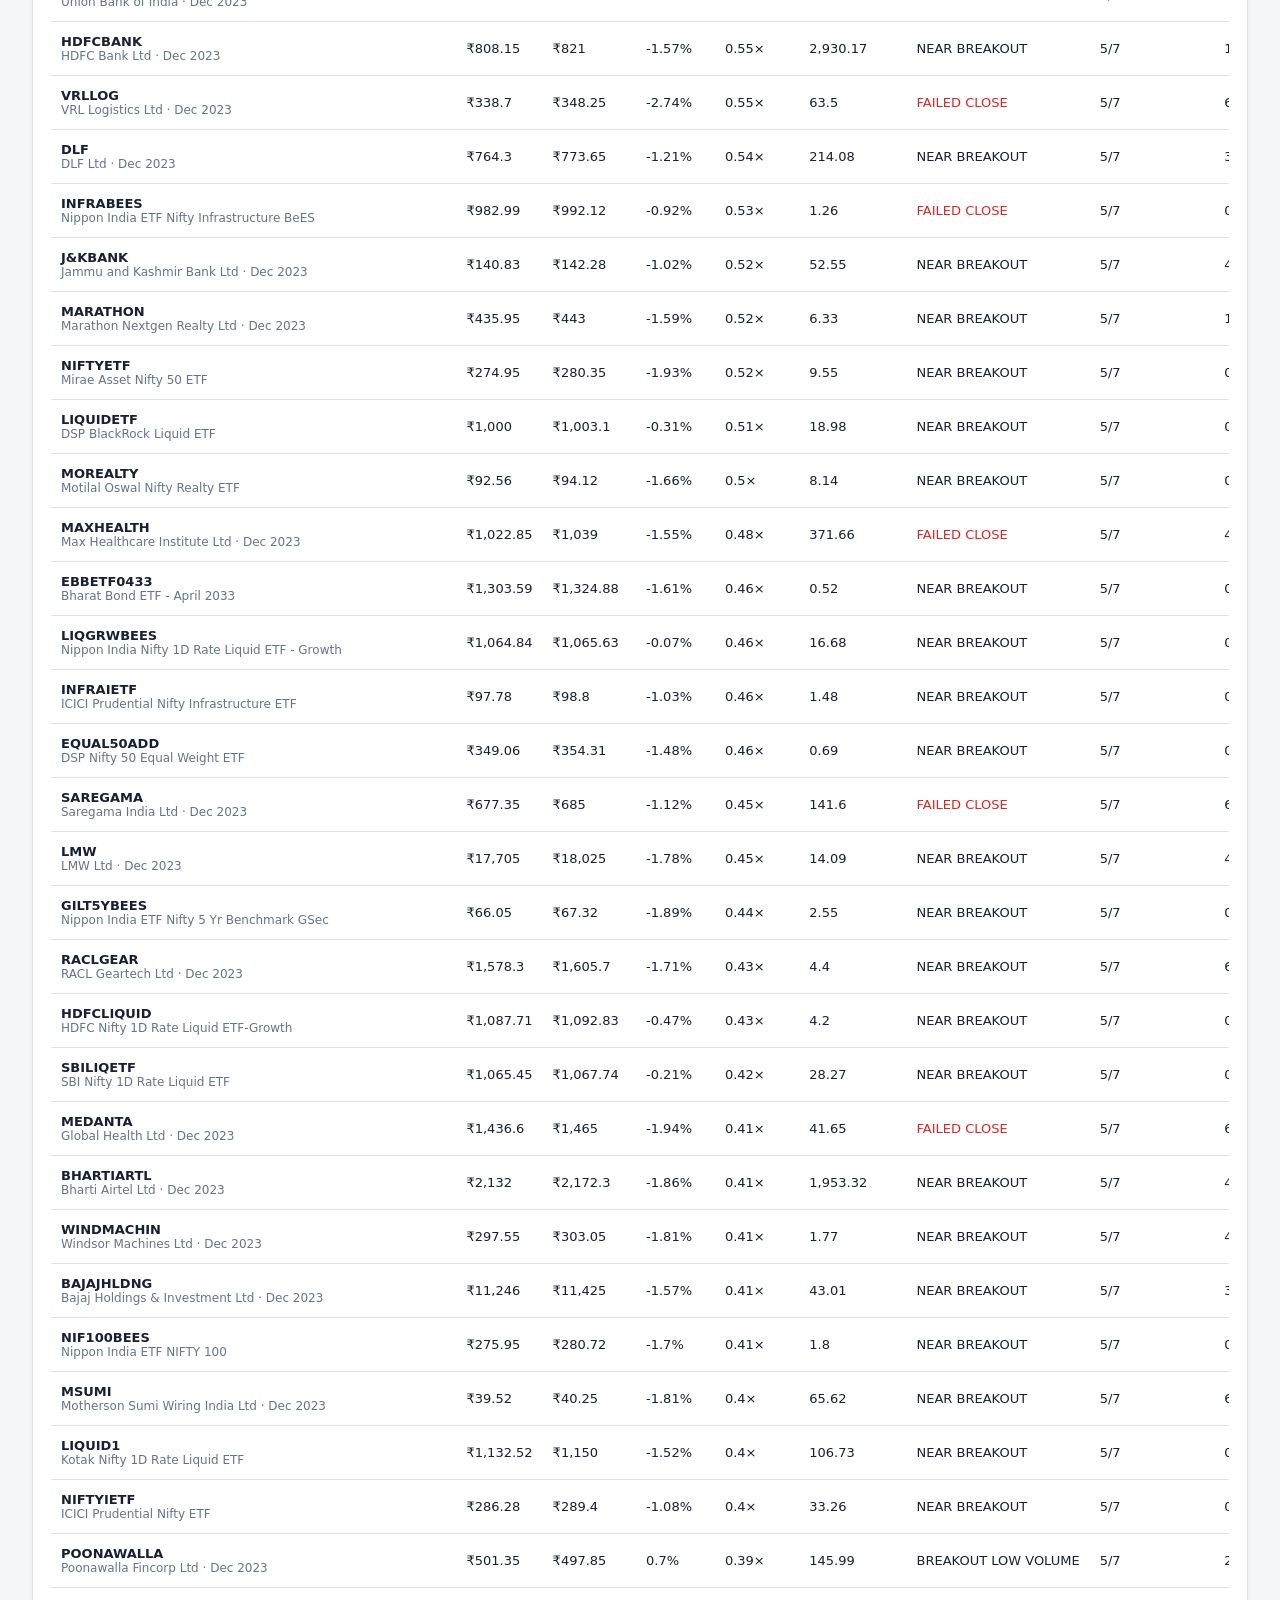
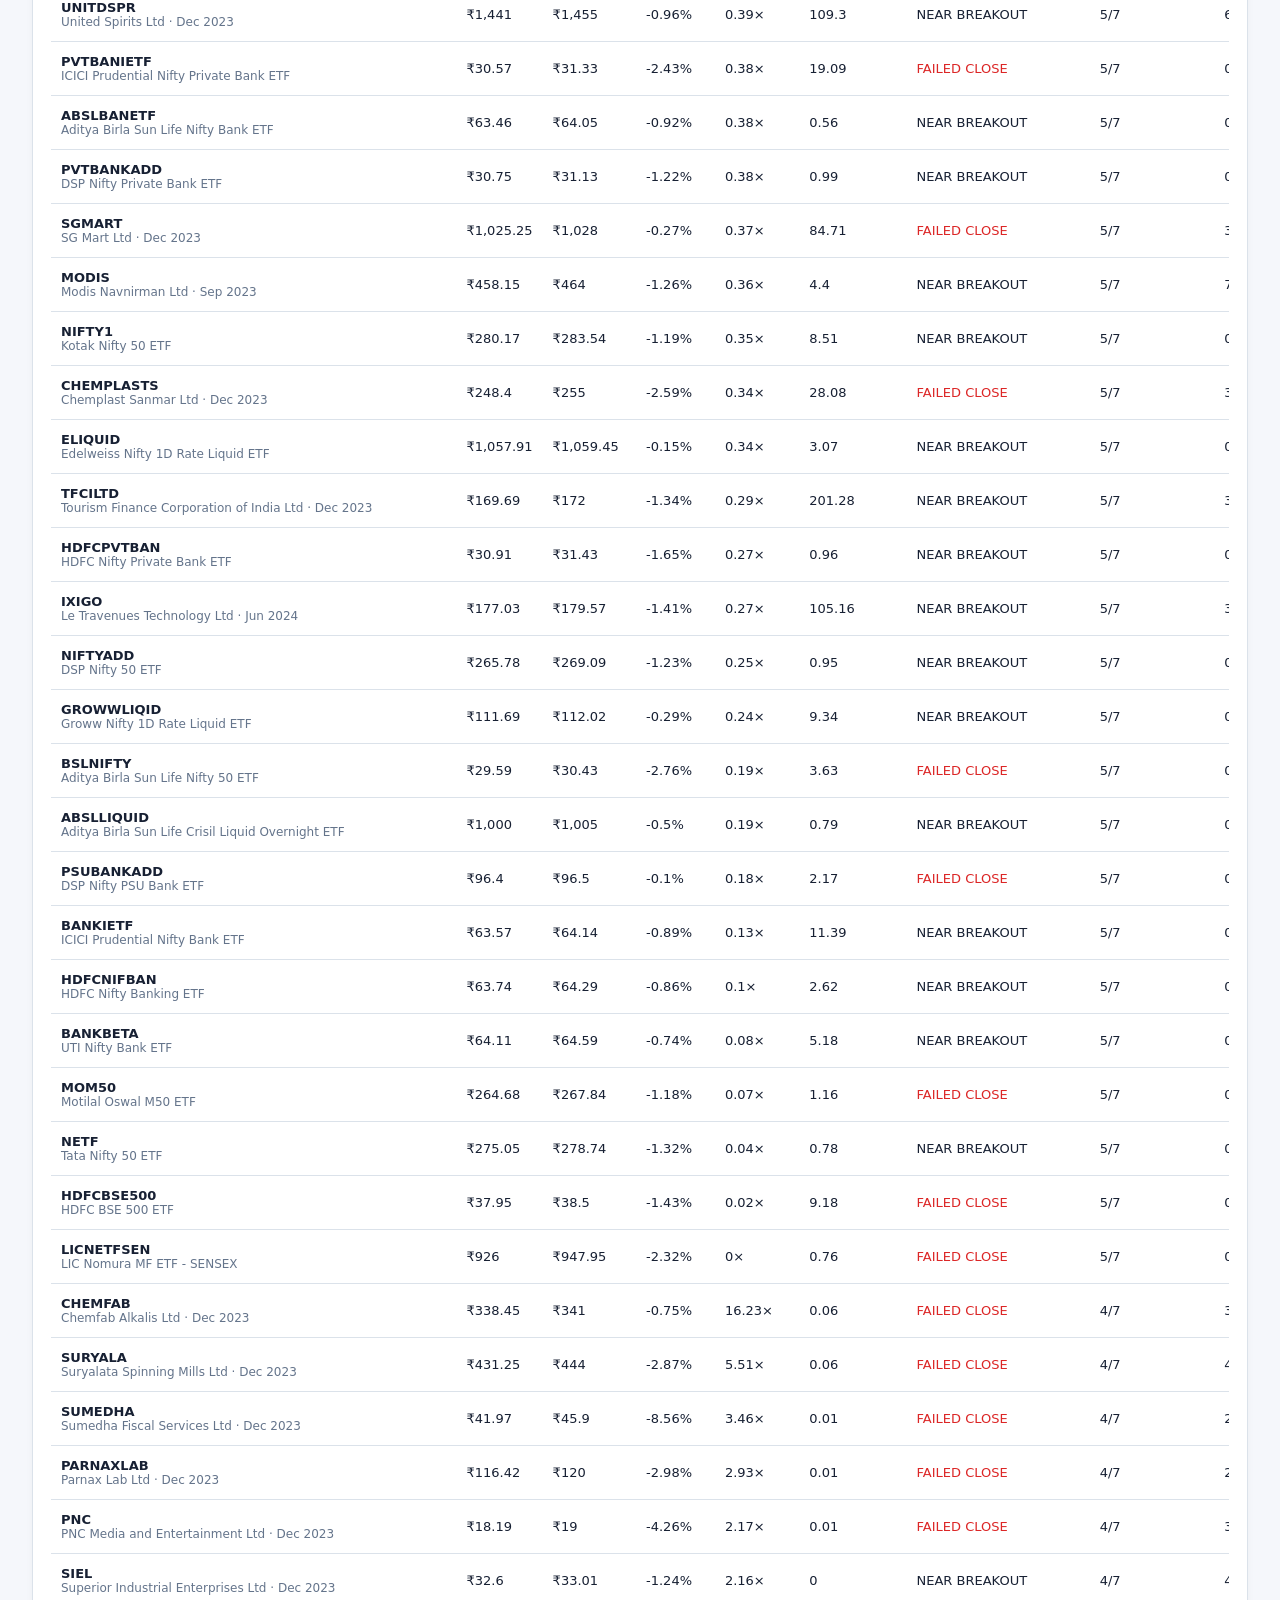
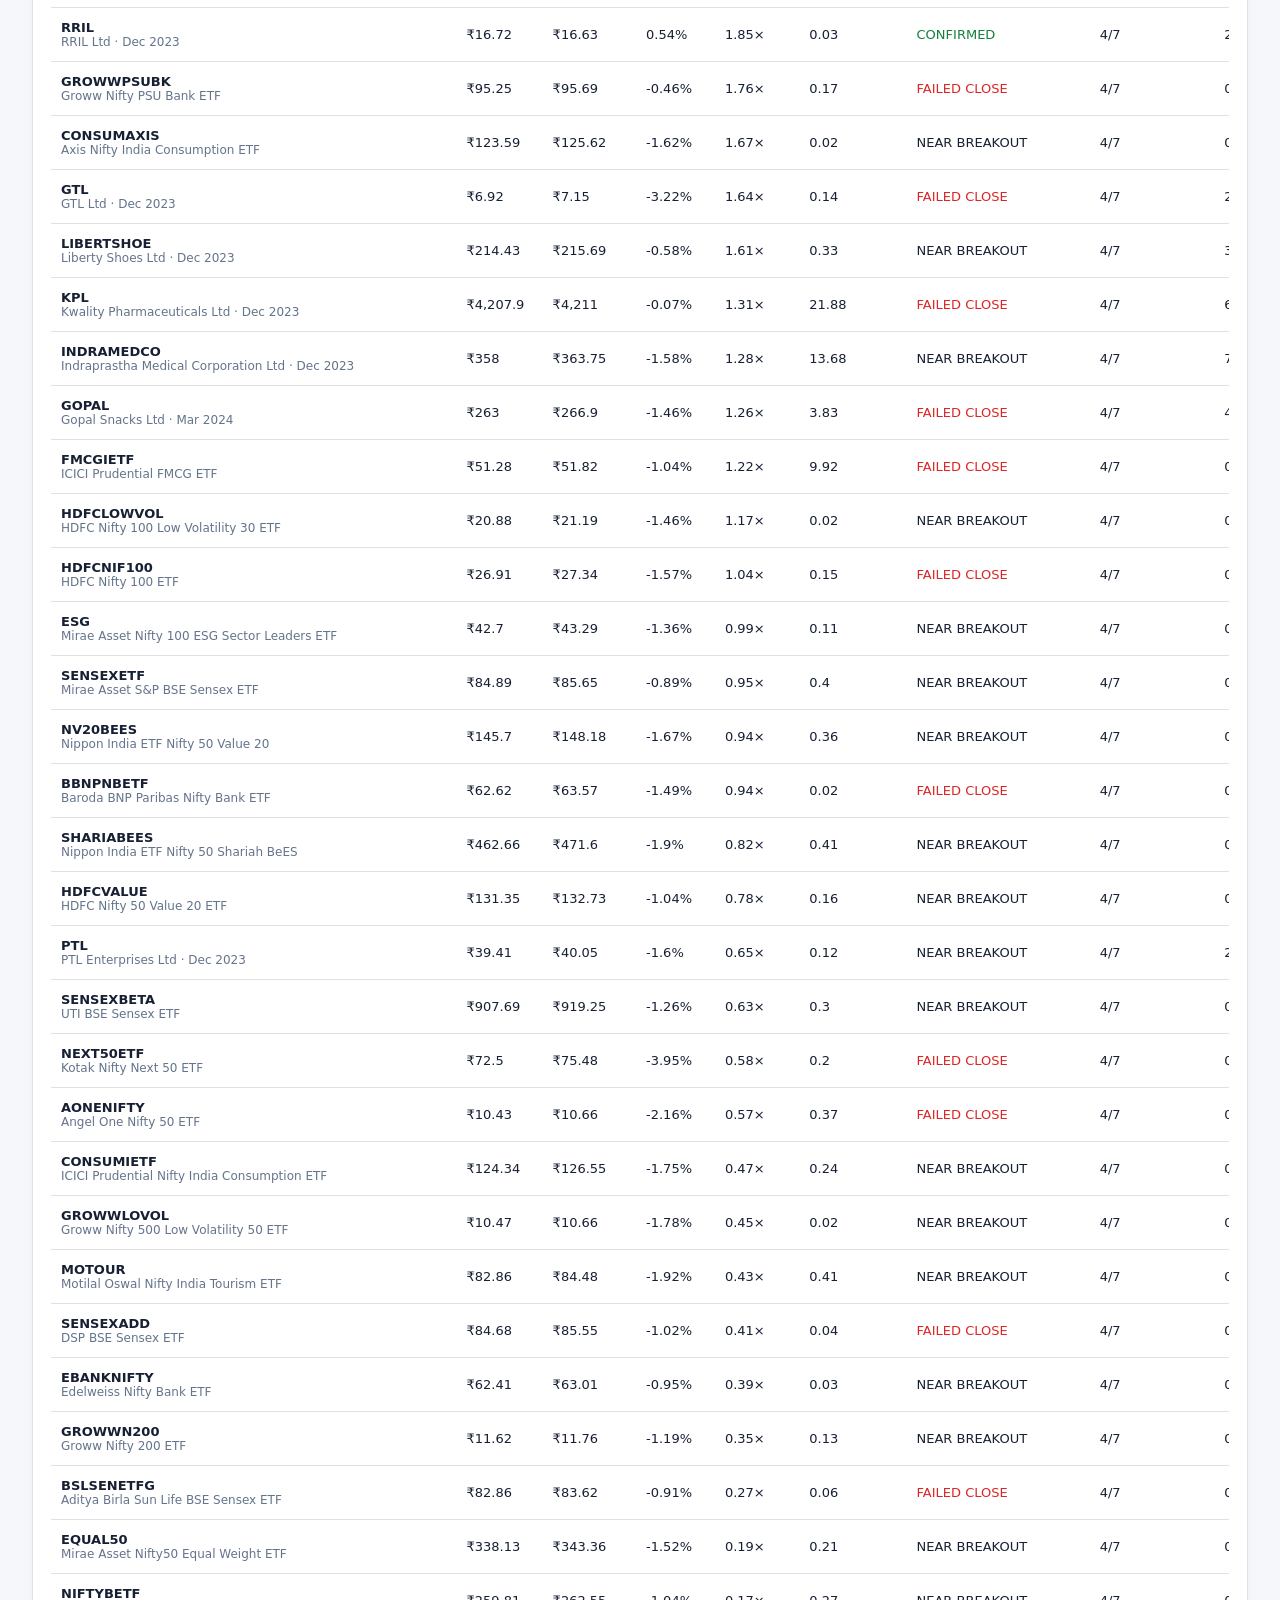
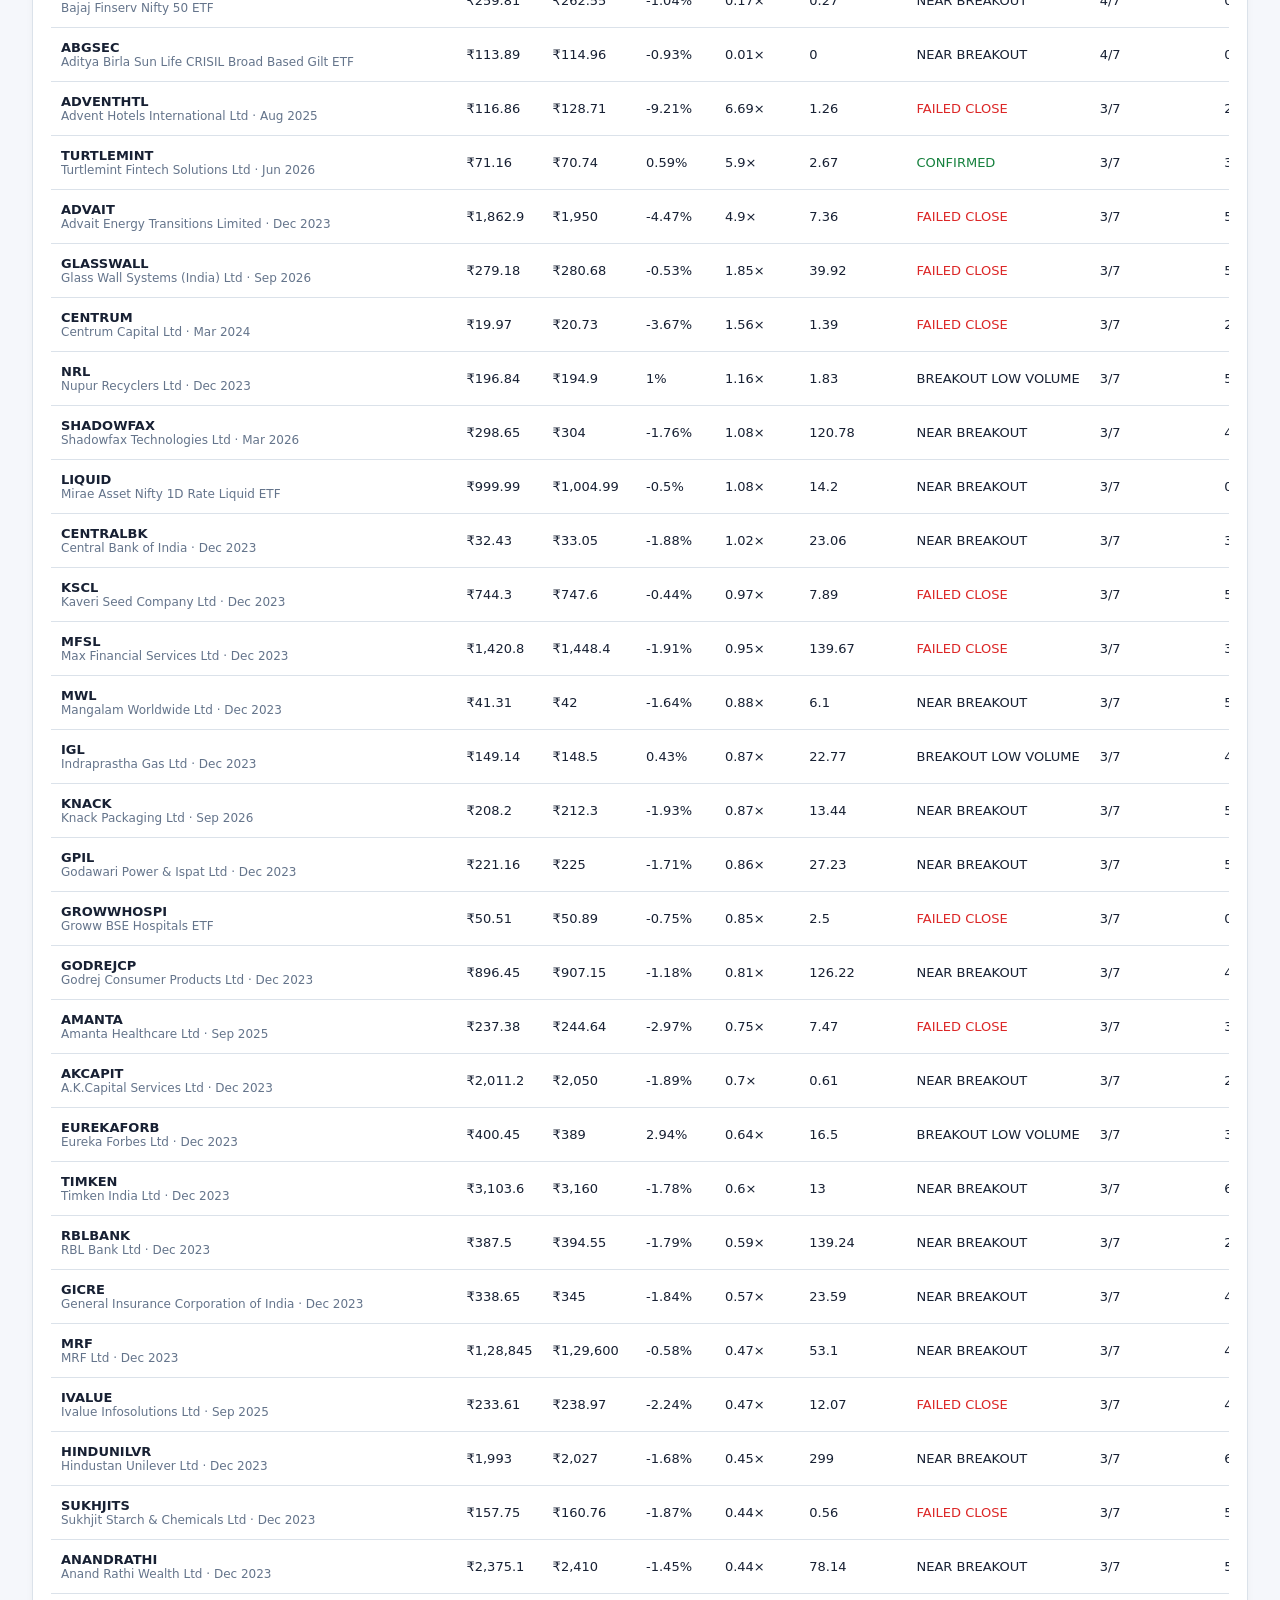
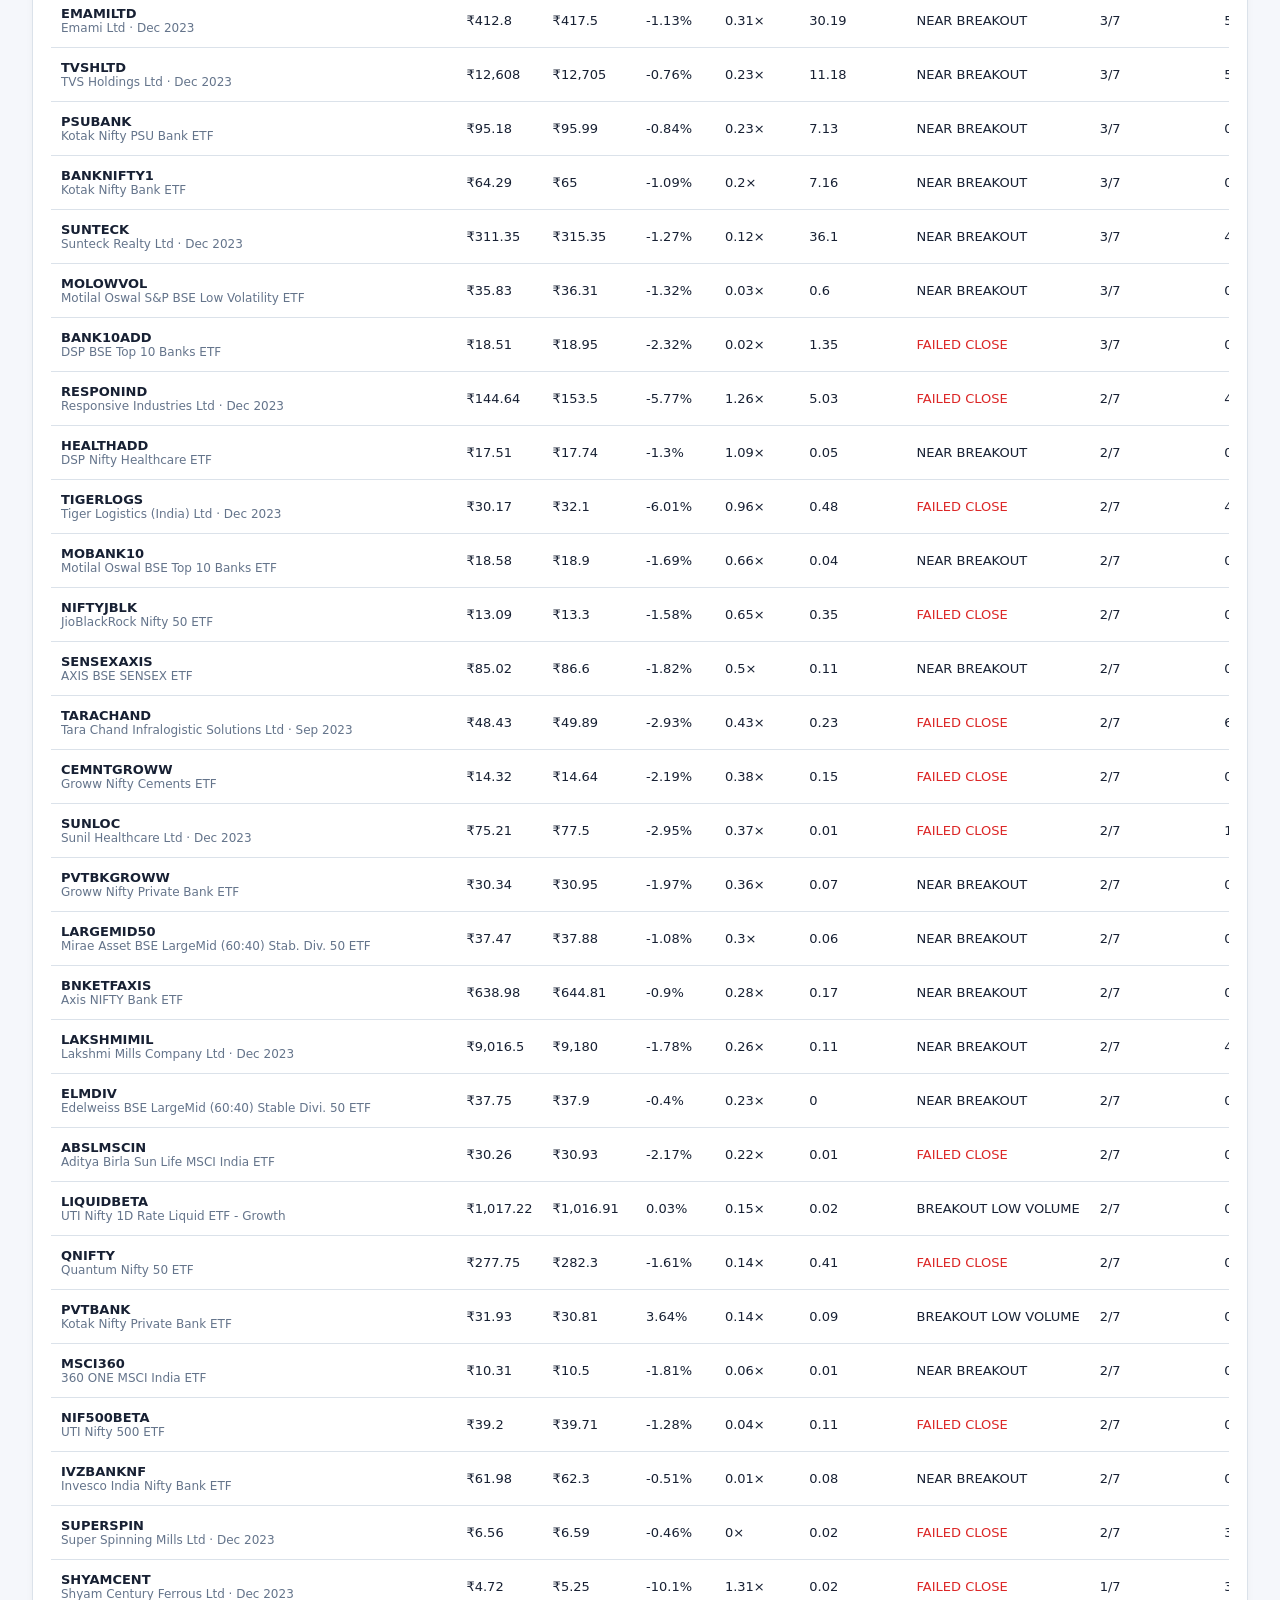
==== commit 81c99099: "Apply light theme to EOD breakout scanner" ====
--- a/eod-scanner.html
+++ b/eod-scanner.html
@@ -1,4 +1,4 @@
-<!doctype html><html lang="en"><head><meta charset="utf-8"><meta name="viewport" content="width=device-width,initial-scale=1"><title>EOD NSE Breakout Scanner</title><link rel="stylesheet" href="style.css"></head><body>
+<!doctype html><html lang="en"><head><meta charset="utf-8"><meta name="viewport" content="width=device-width,initial-scale=1"><title>EOD NSE Breakout Scanner</title><link rel="stylesheet" href="style.css"><link rel="stylesheet" href="eod-scanner.css"></head><body>
 <header class="topbar"><div><h1>EOD NSE Breakout Scanner</h1><p>Full NSE EQ universe · closing-price range breakouts + fundamentals</p></div><div class="controls"><a href="index.html"><button>← Main dashboard</button></a><button id="refreshBtn">Refresh</button></div></header>
 <main class="container"><section class="cards" id="summary"></section><section class="panel"><div class="panel-head"><h2>Breakout horizon</h2><span id="asOf" class="muted"></span></div>
 <div class="controls"><label>Range<select id="windowSelect"><option value="1_month">1 month · 21 sessions</option><option value="3_month">3 months · 63 sessions</option><option value="6_month">6 months · 126 sessions</option><option value="1_year">1 year · 252 sessions</option></select></label>
--- a/eod-scanner.css
+++ b/eod-scanner.css
@@ -0,0 +1,23 @@
+/* Light theme overrides for the EOD NSE Breakout Scanner only. */
+:root{
+  --bg:#f5f7fb;
+  --panel:#ffffff;
+  --panel2:#f8fafc;
+  --text:#172033;
+  --muted:#64748b;
+  --line:#dbe2ea;
+  --green:#15803d;
+  --red:#dc2626;
+  --blue:#2563eb;
+  --yellow:#a16207;
+}
+body{background:var(--bg);color:var(--text)}
+.topbar{background:rgba(255,255,255,.96);border-bottom-color:var(--line);box-shadow:0 2px 10px rgba(15,23,42,.04)}
+select,button{background:#fff;color:var(--text);border-color:#cbd5e1}
+select:focus,button:focus{outline:2px solid #93c5fd;outline-offset:1px}
+.card,.panel{background:var(--panel);border-color:var(--line);box-shadow:0 2px 8px rgba(15,23,42,.035)}
+th,td{border-bottom-color:var(--line)}
+th{background:#f8fafc;color:#475569}
+tbody tr:hover{background:#f8fafc}
+.notes{color:#334155}
+.footer{border-top-color:var(--line)}
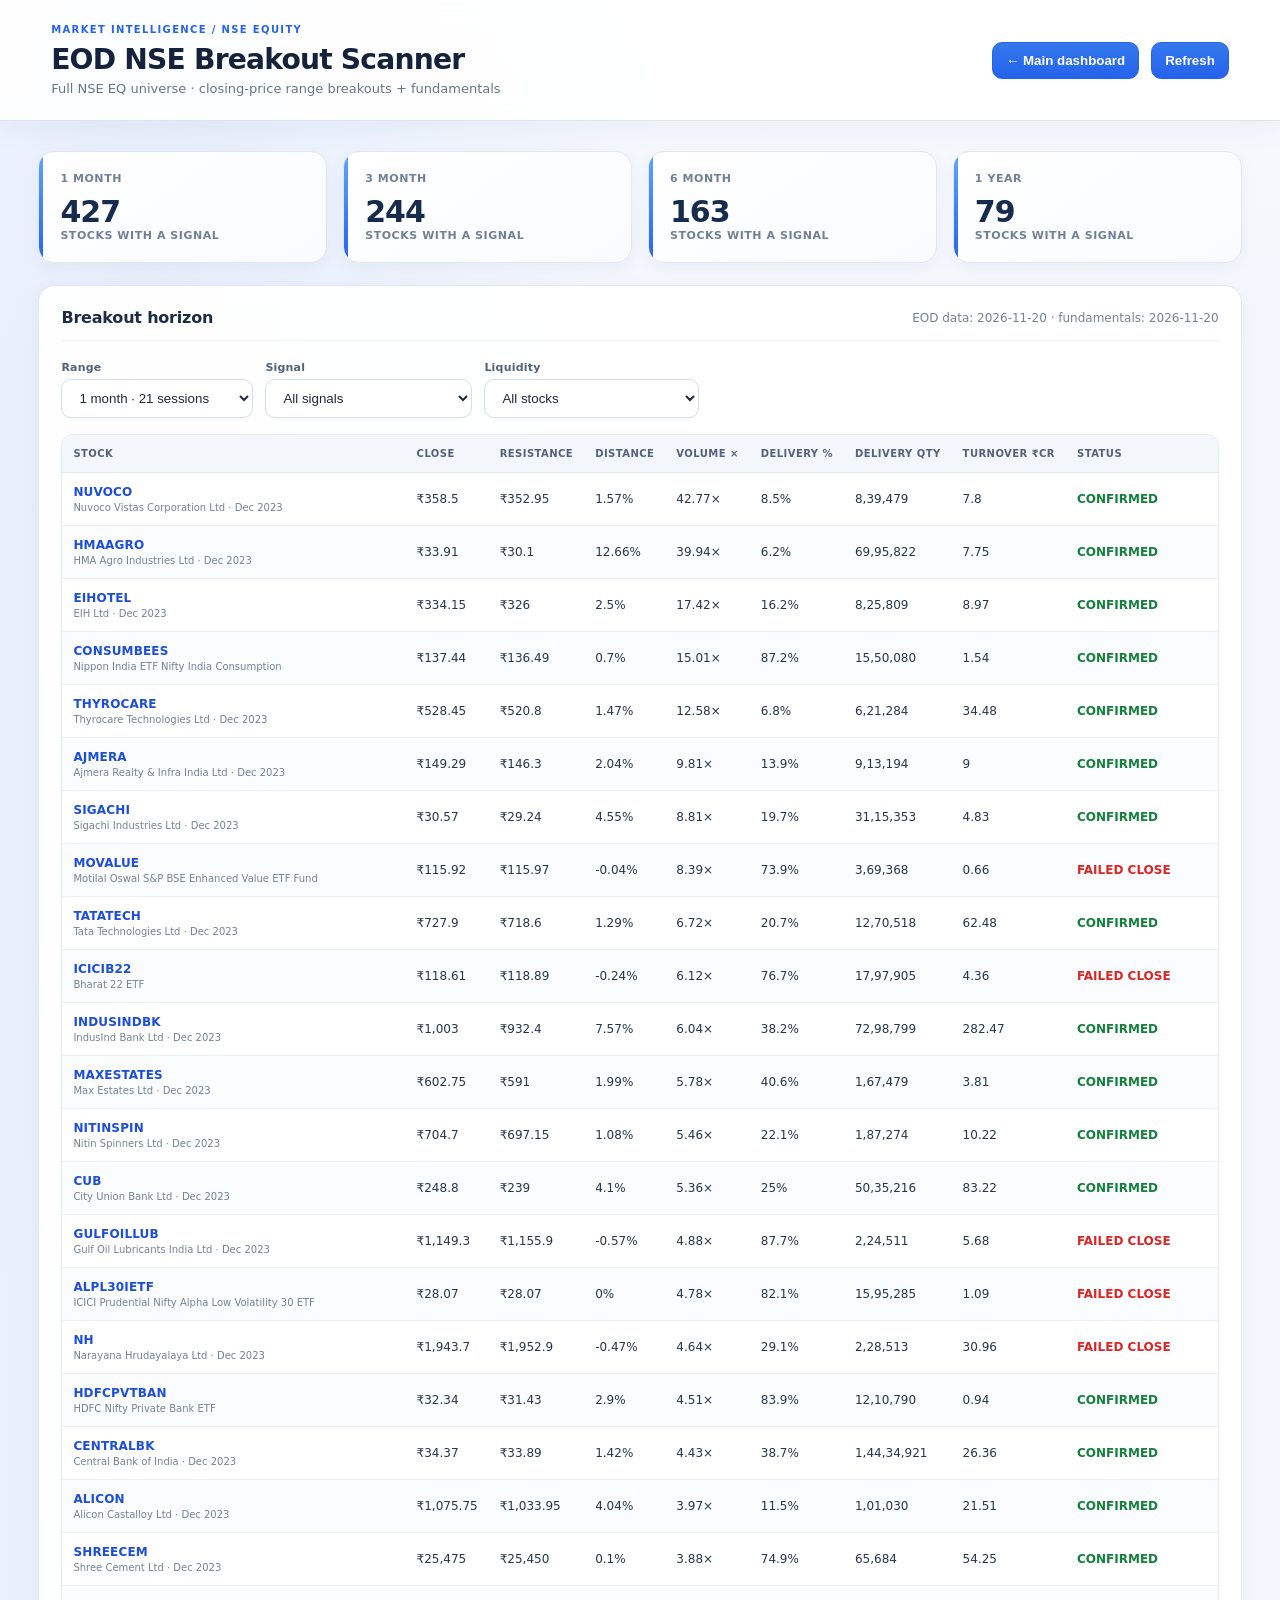
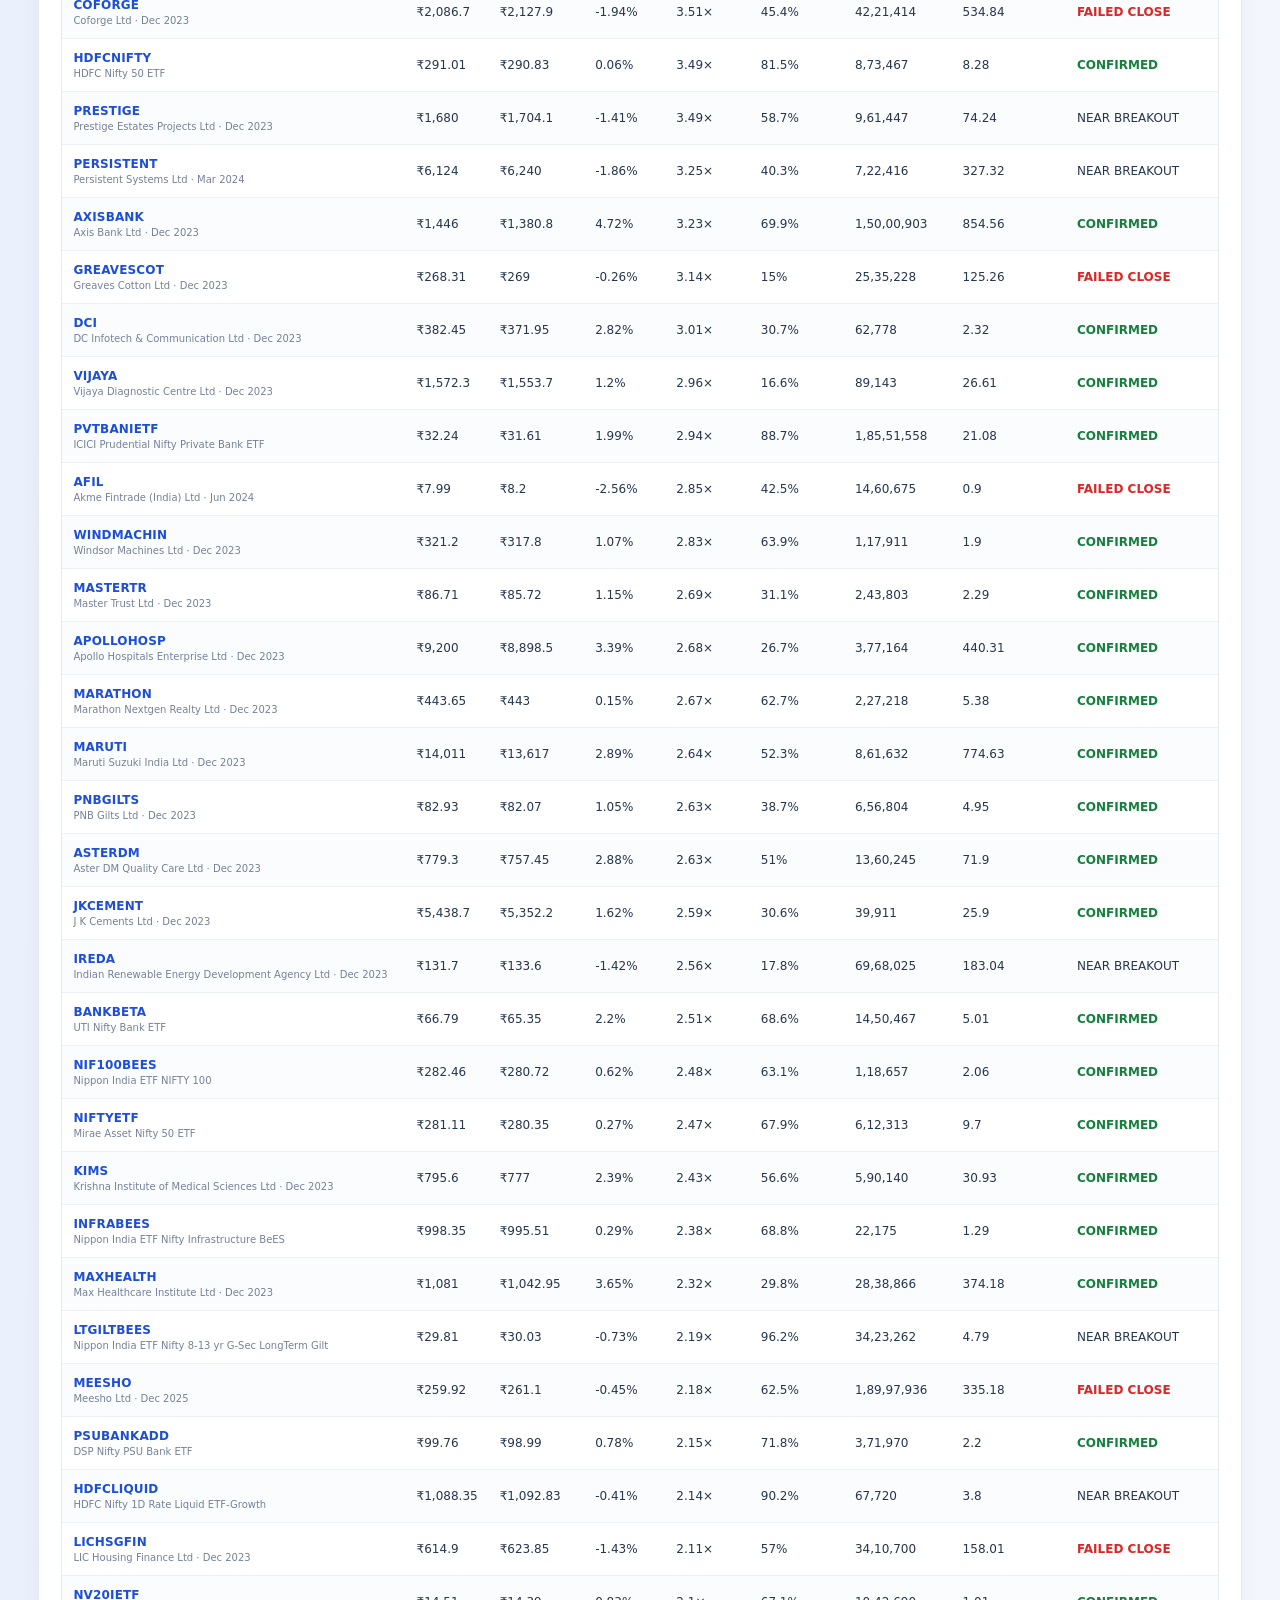
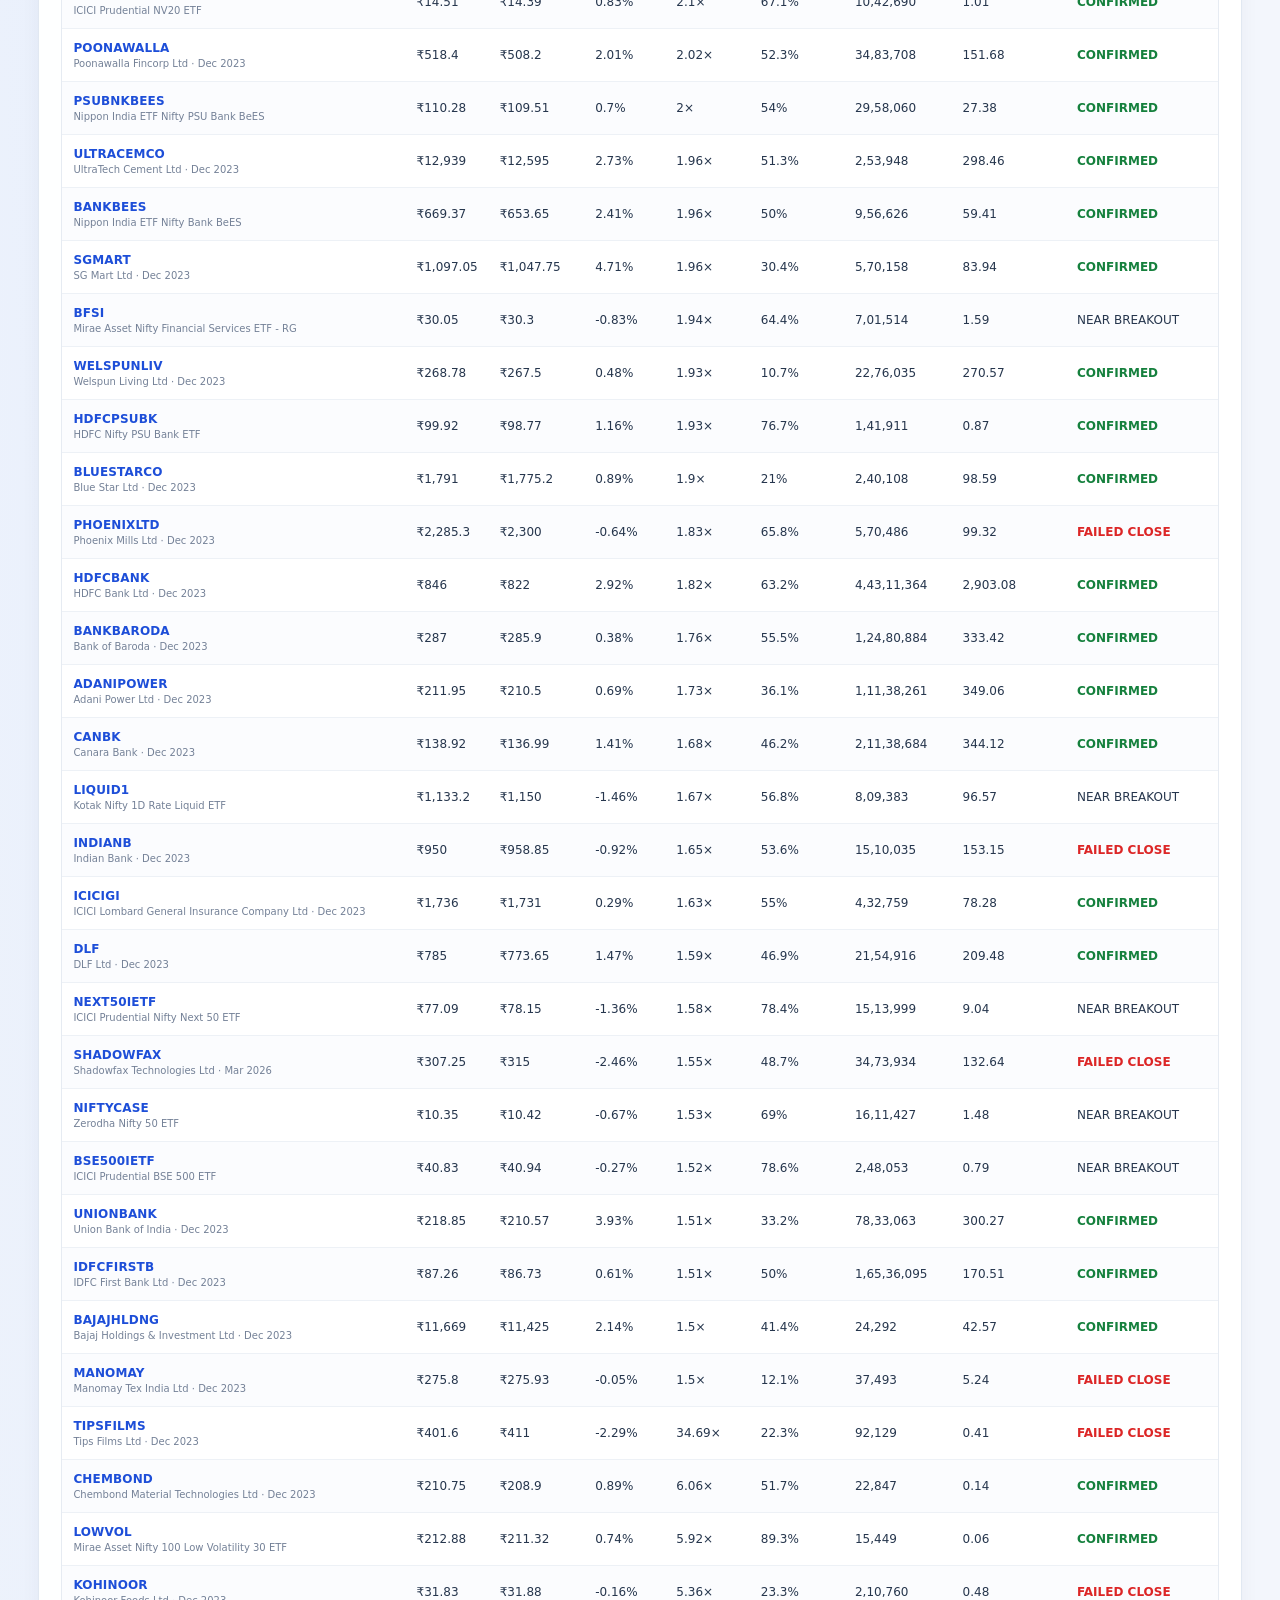
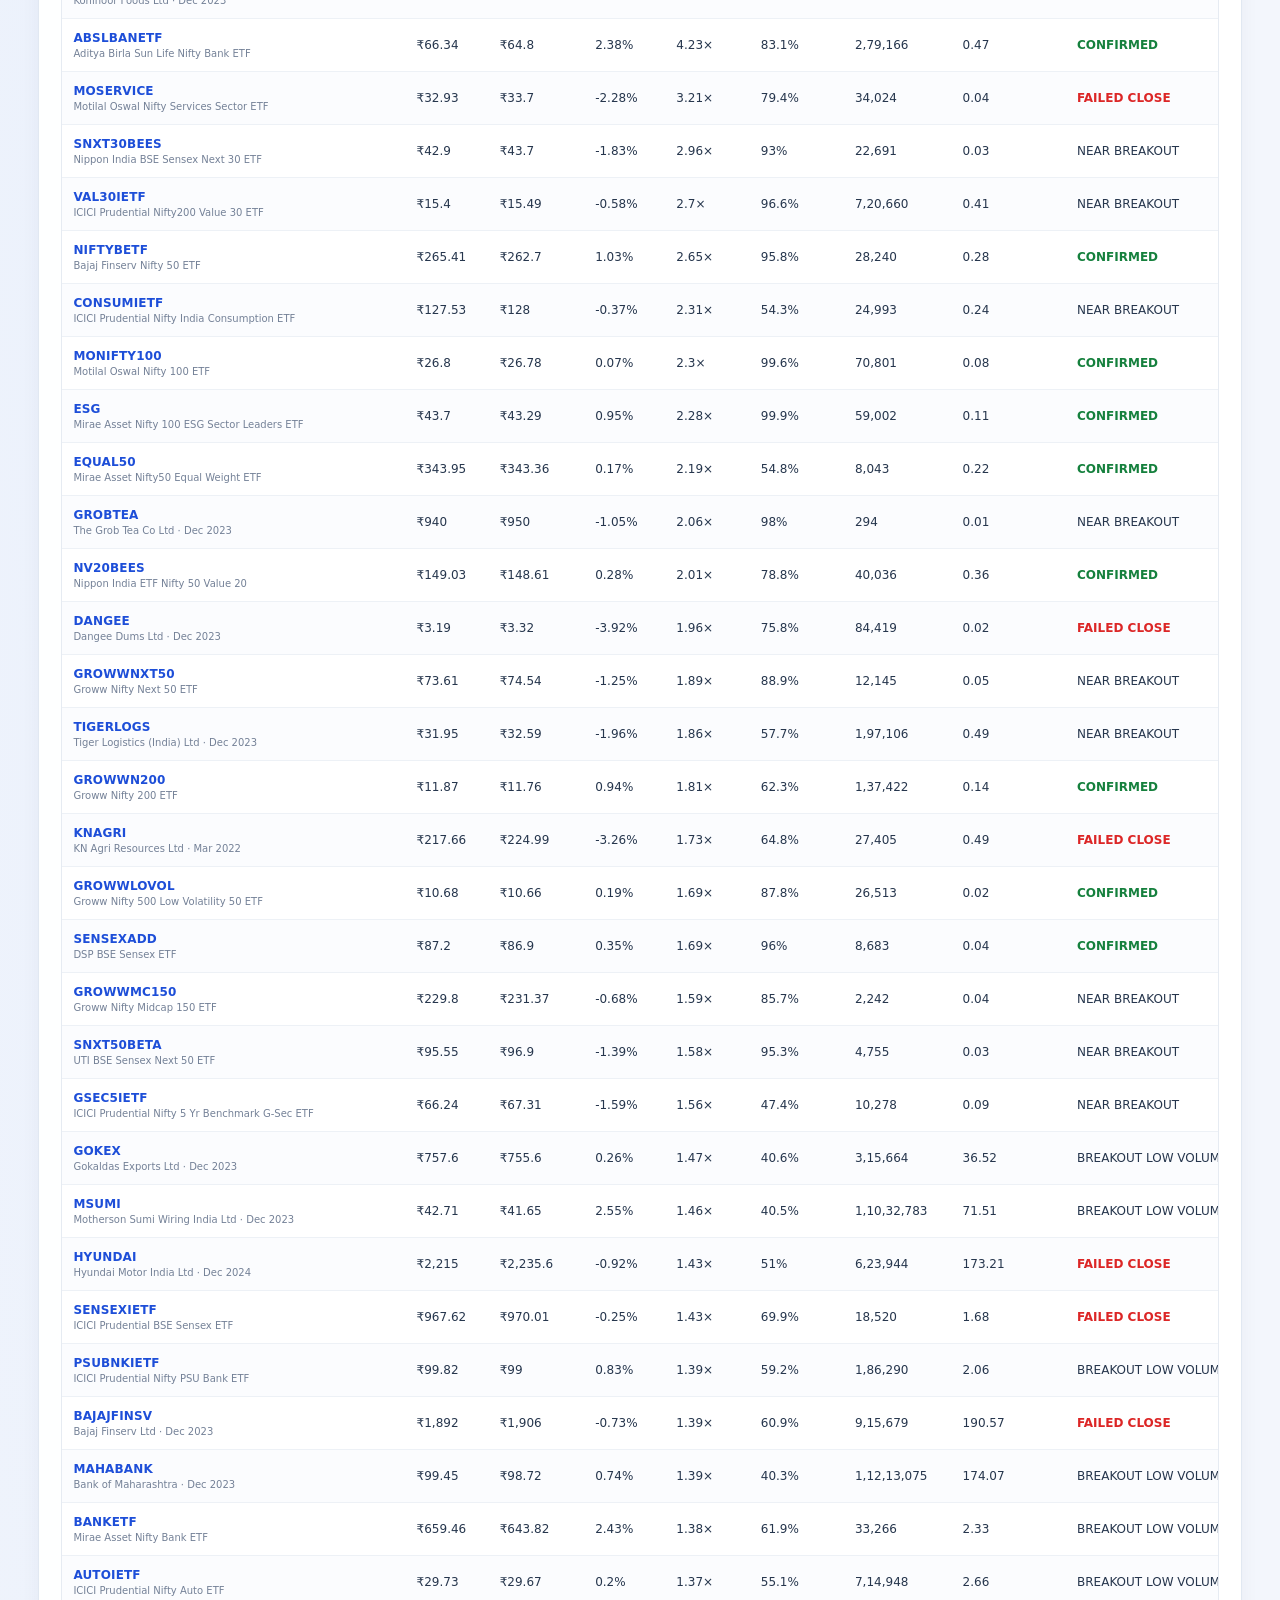
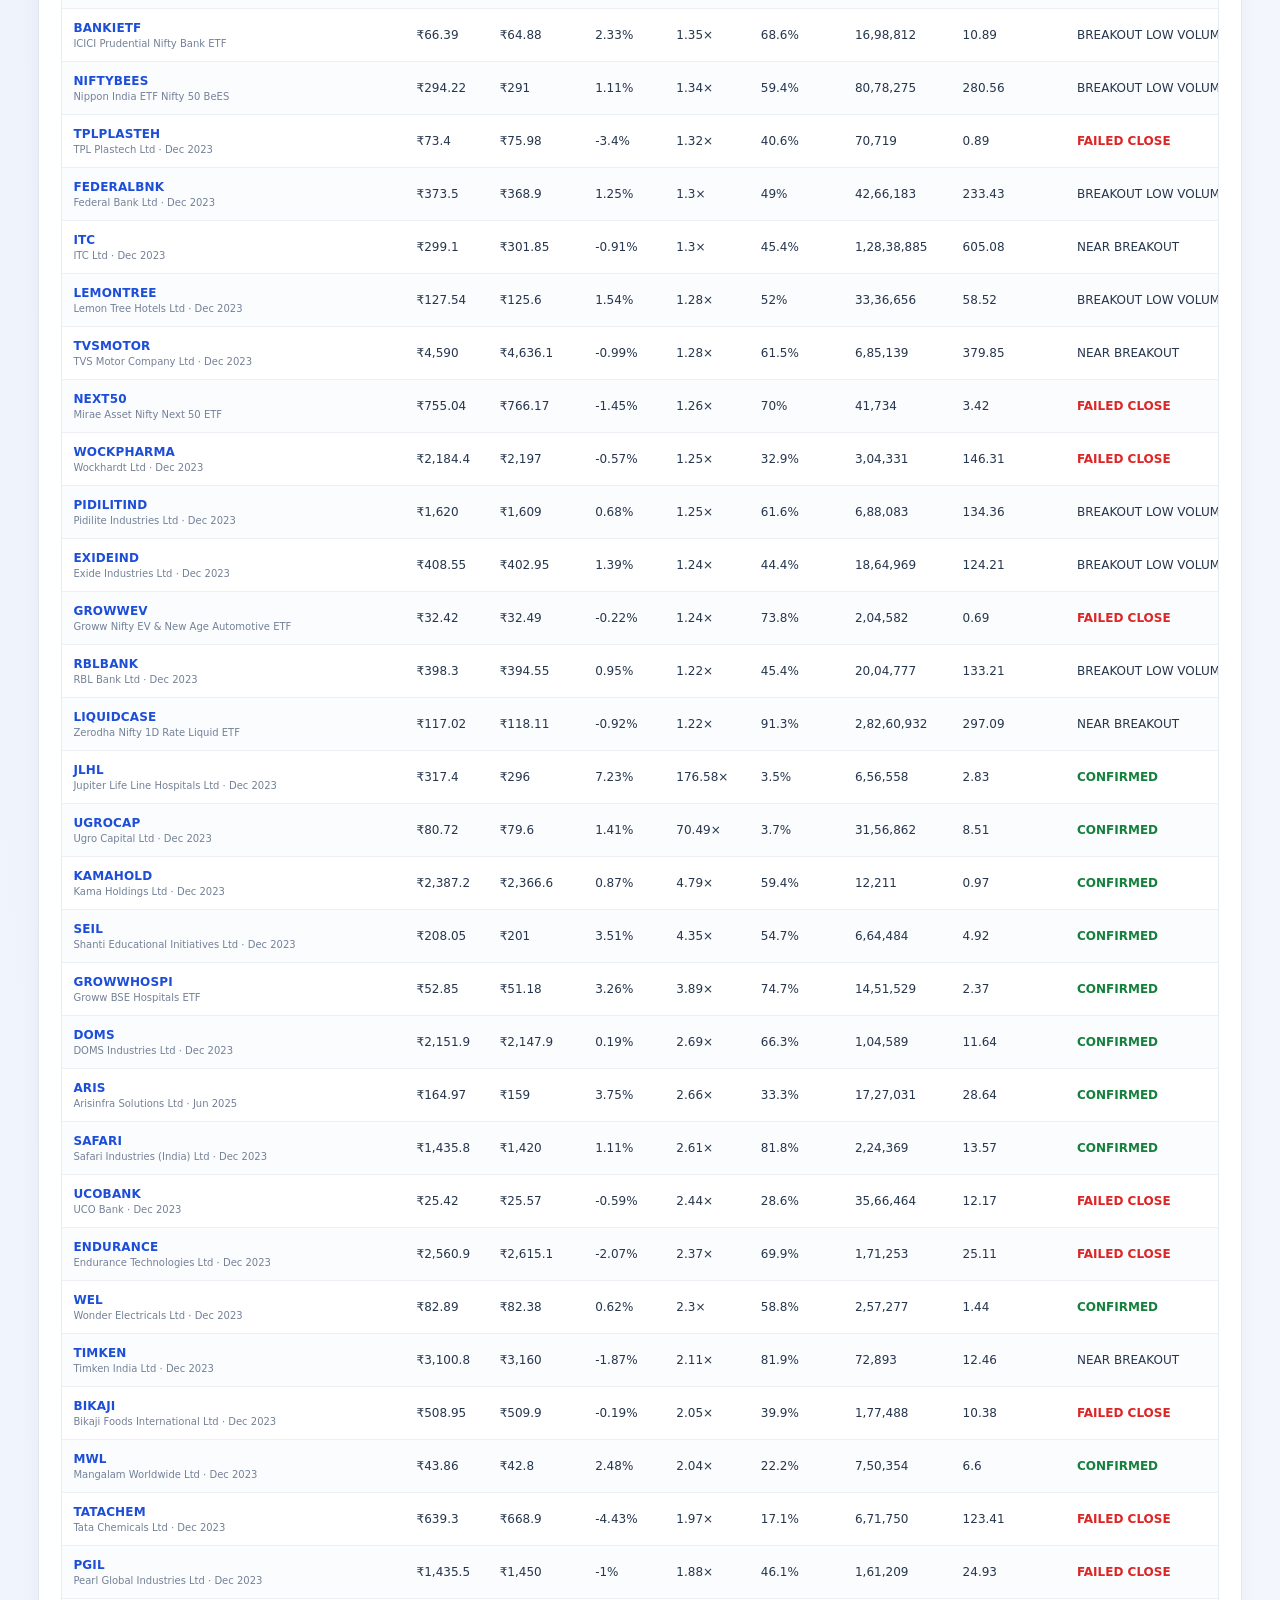
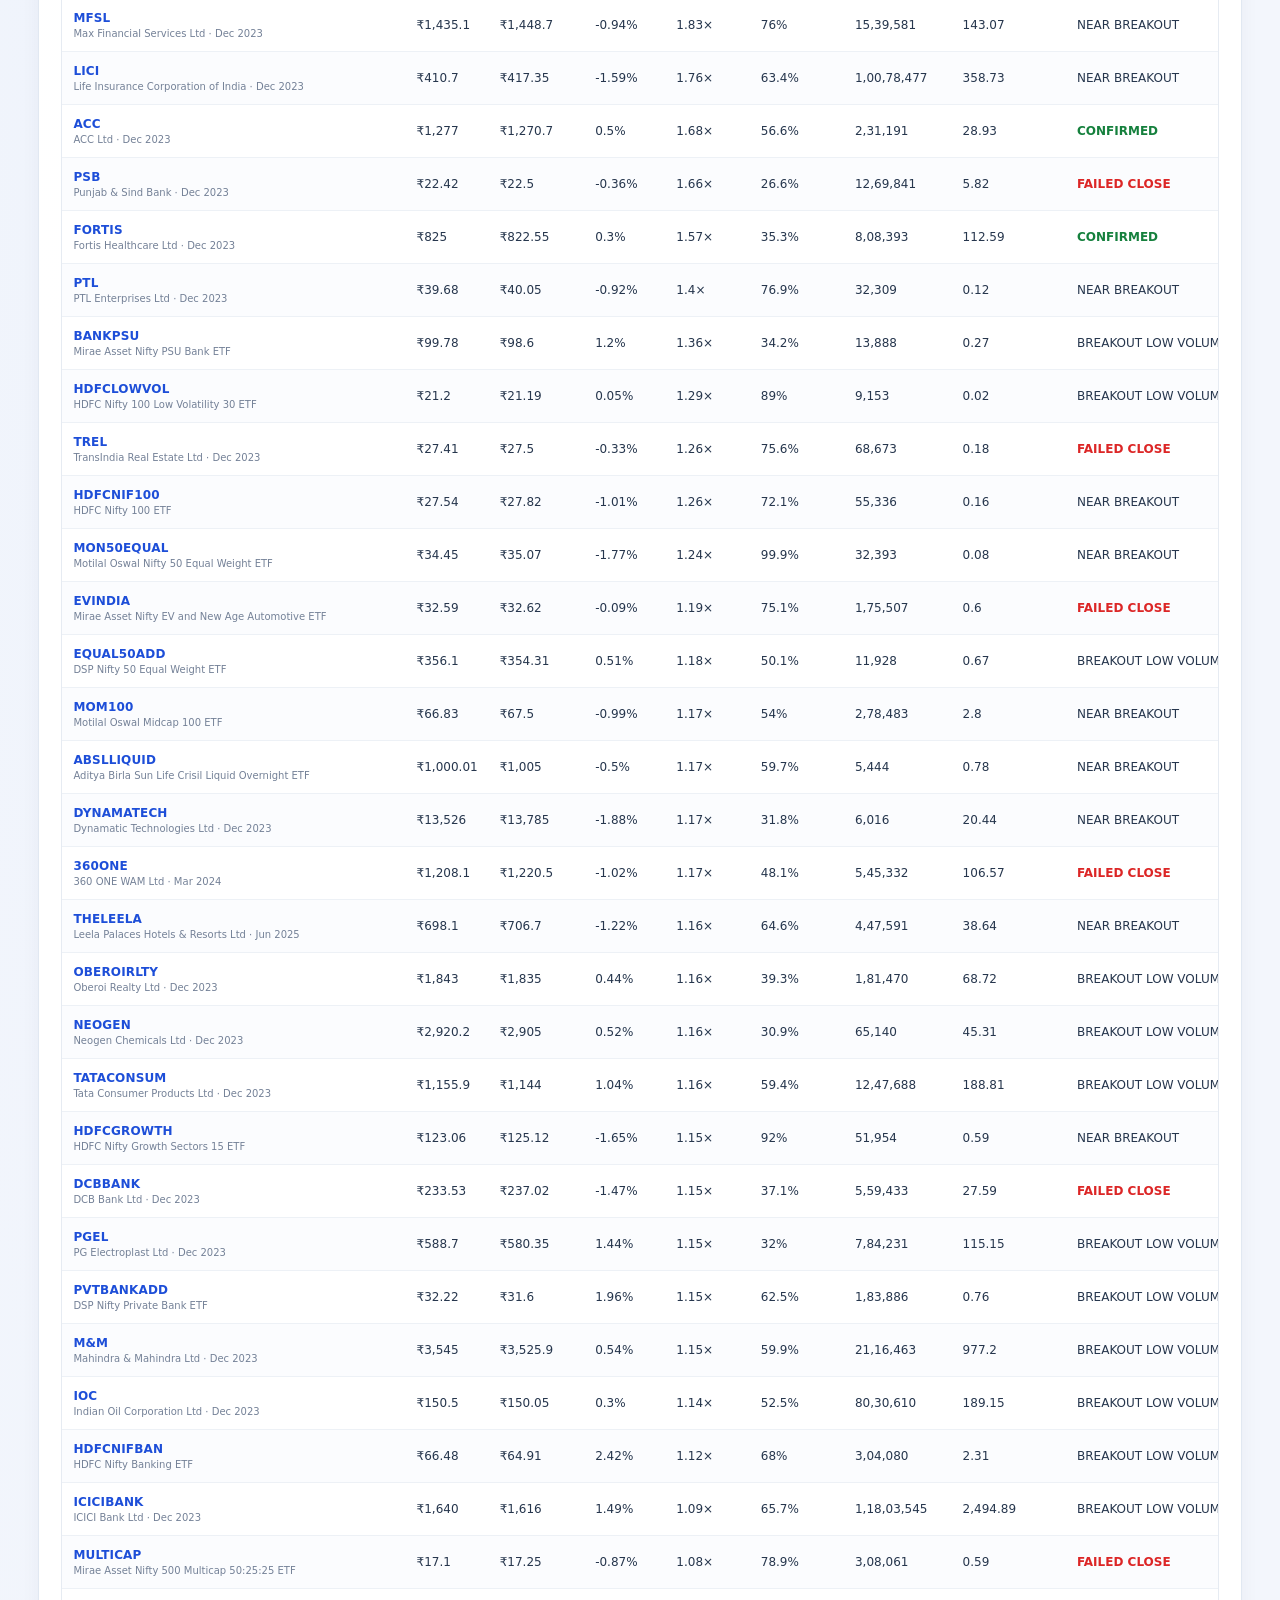
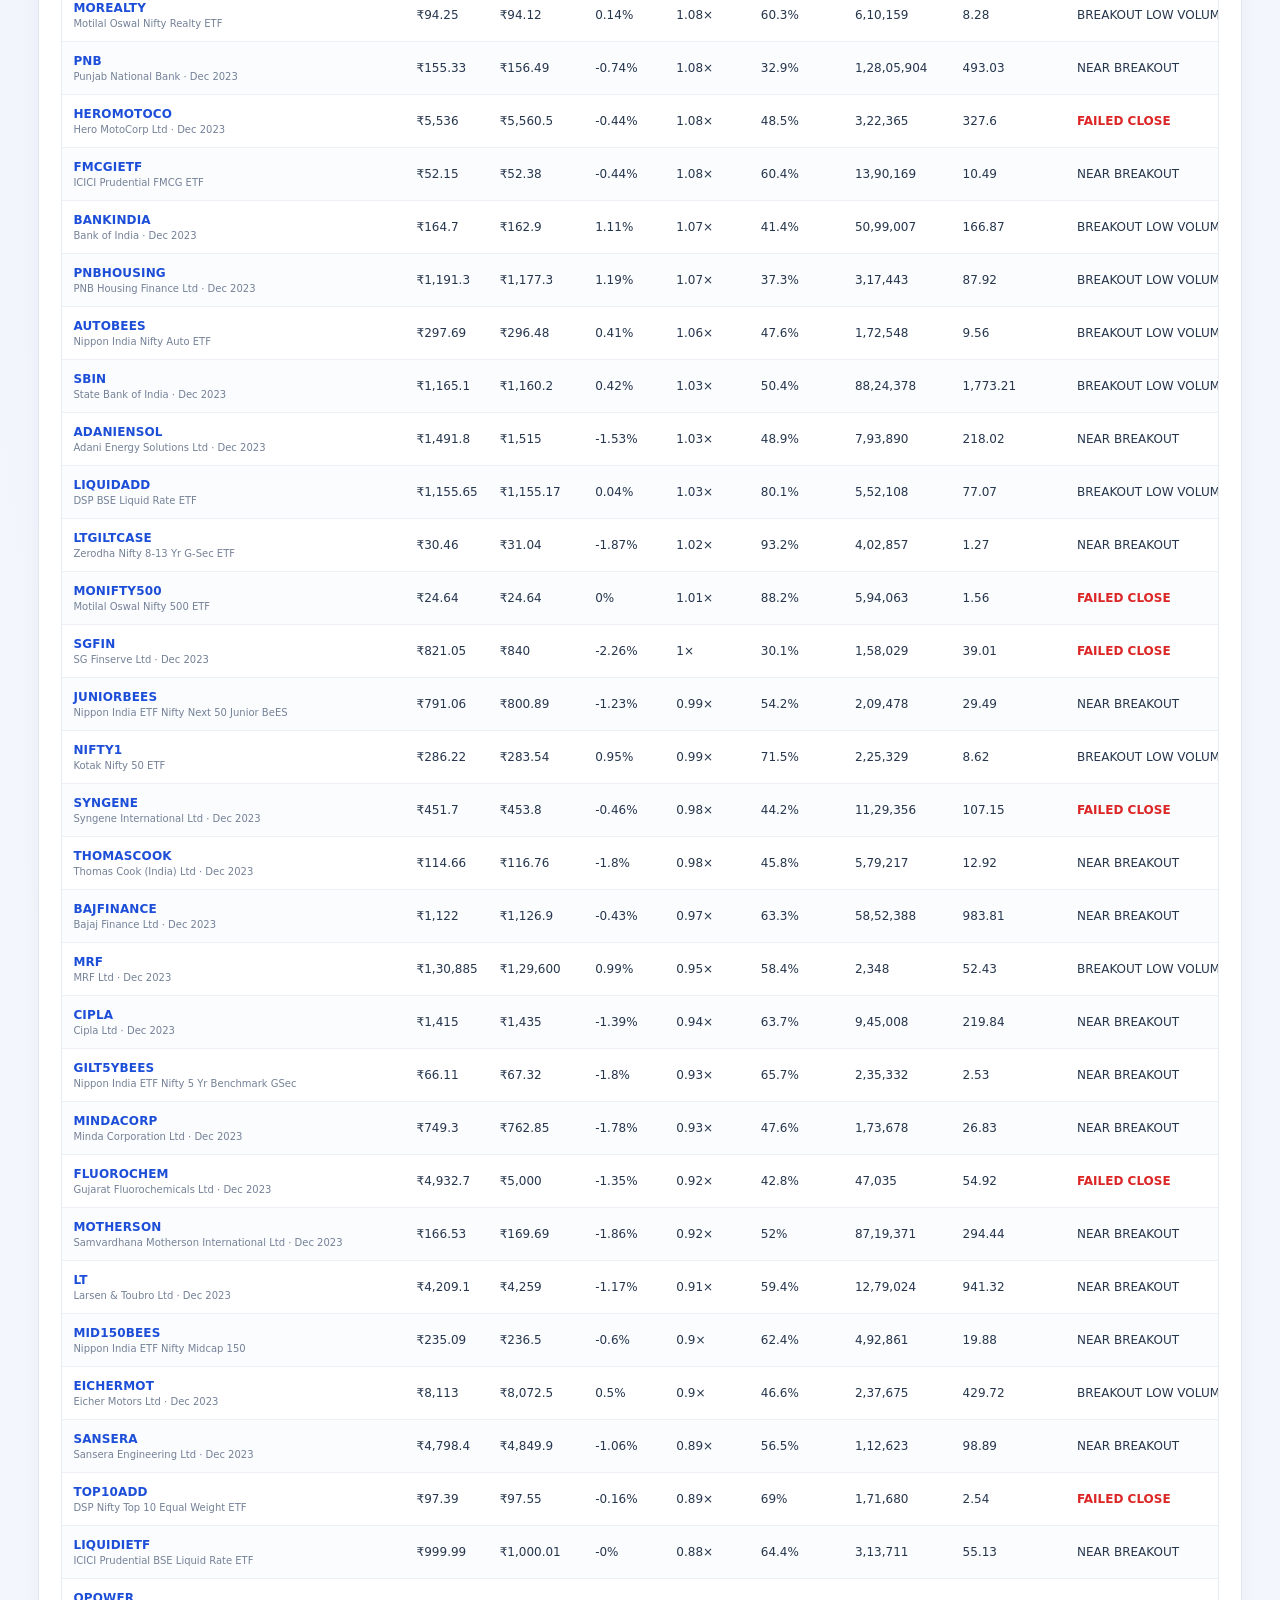
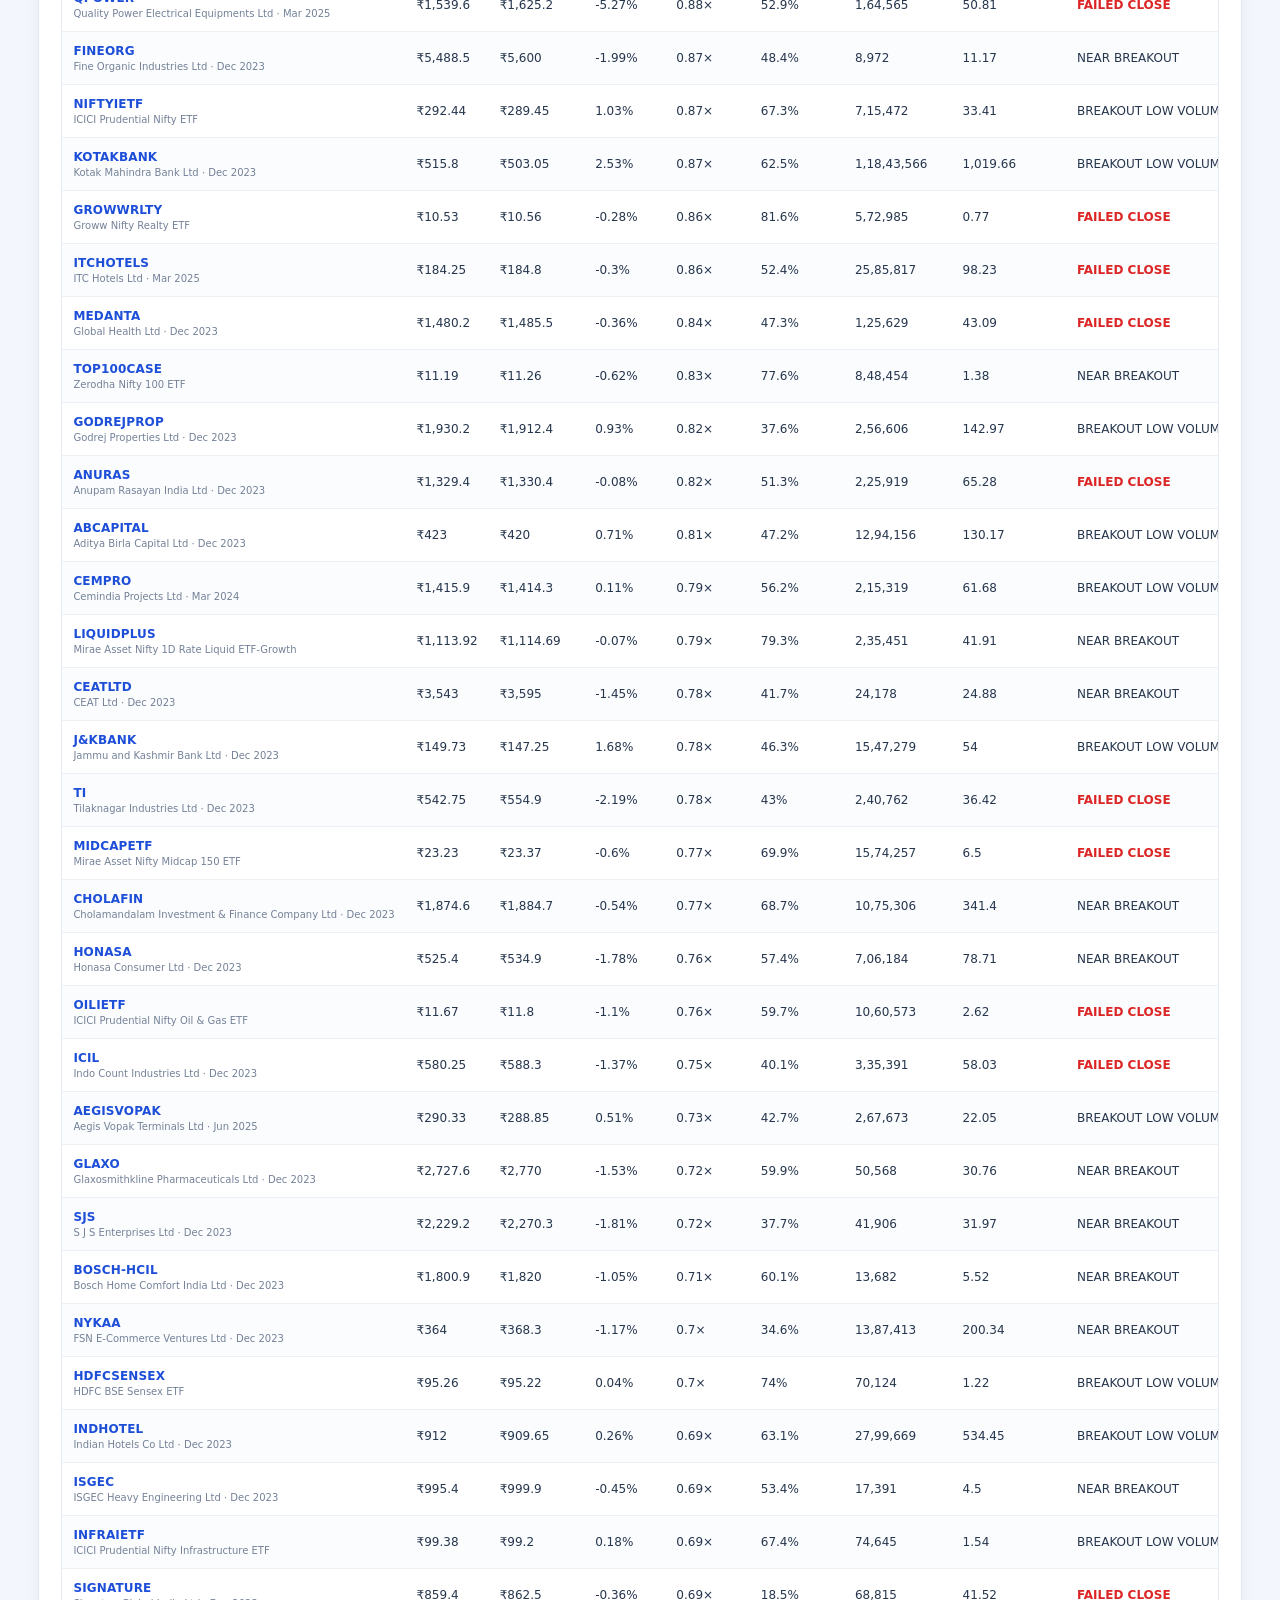
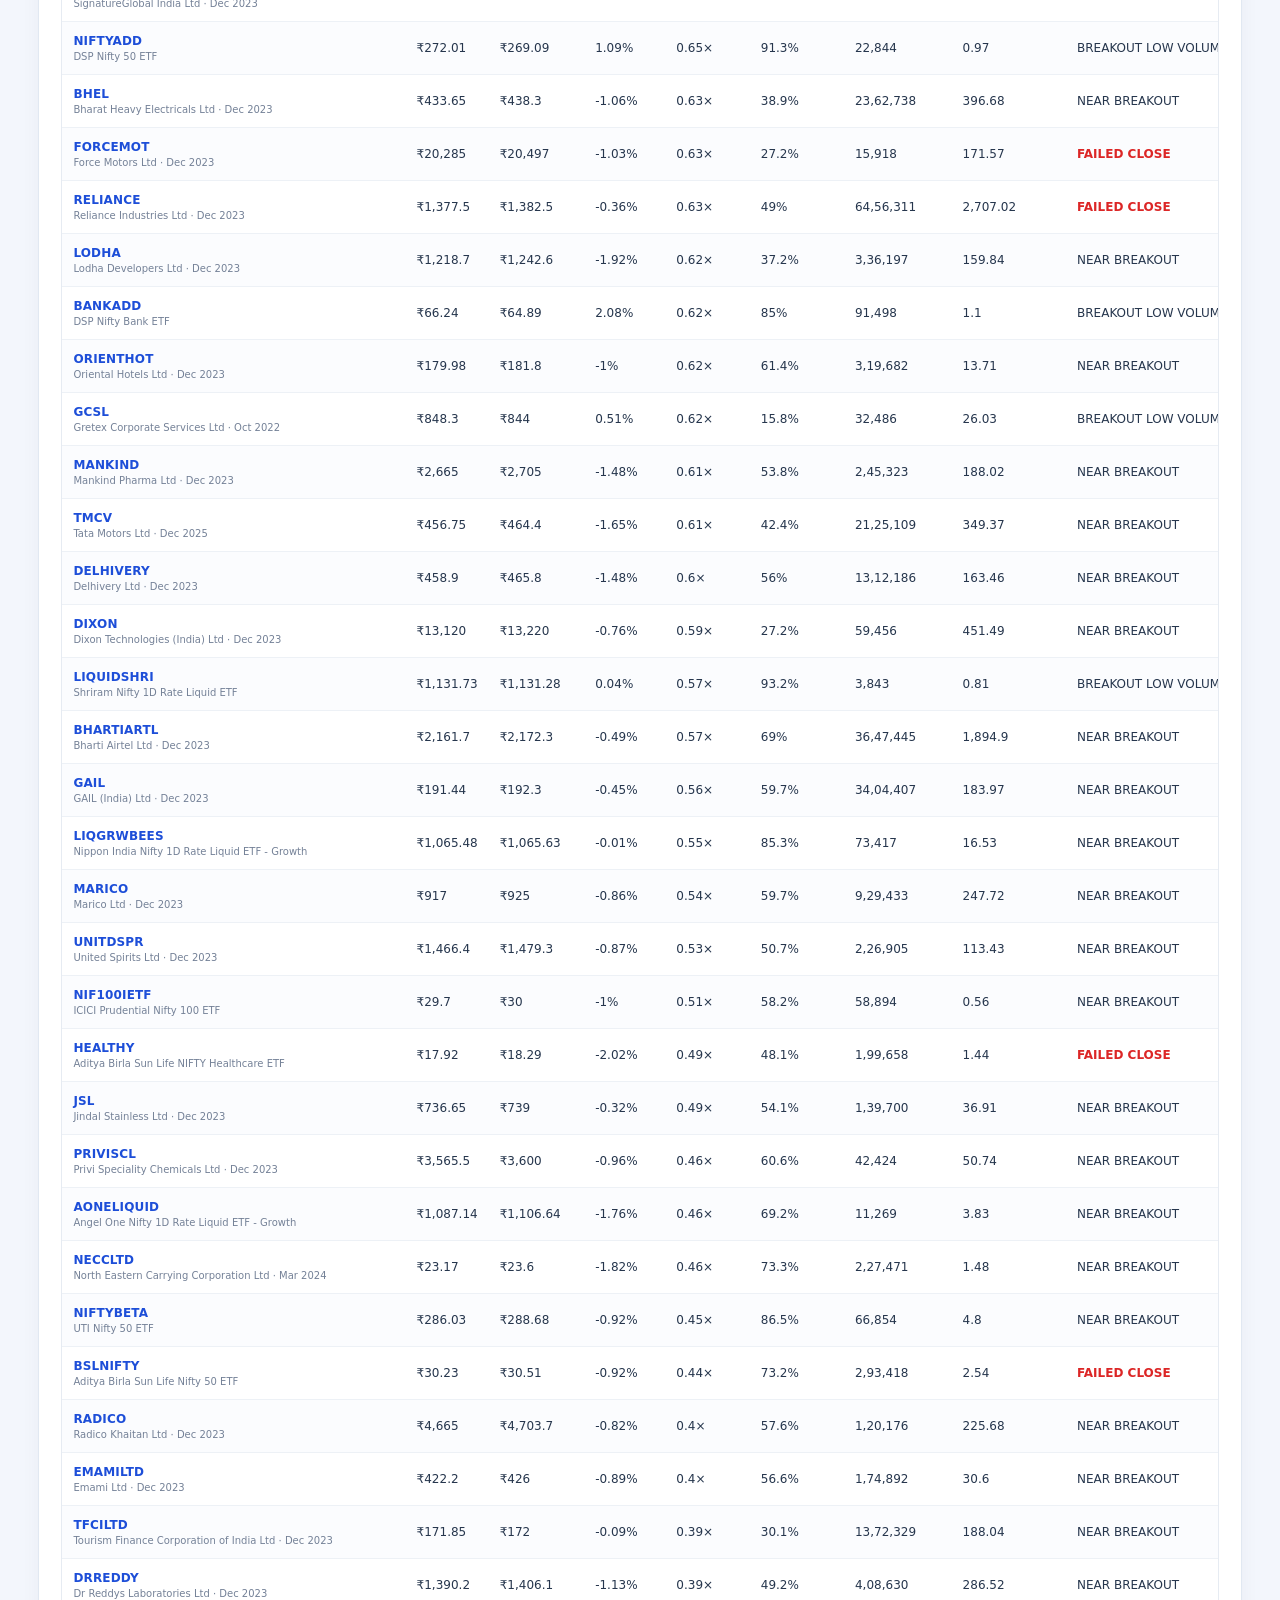
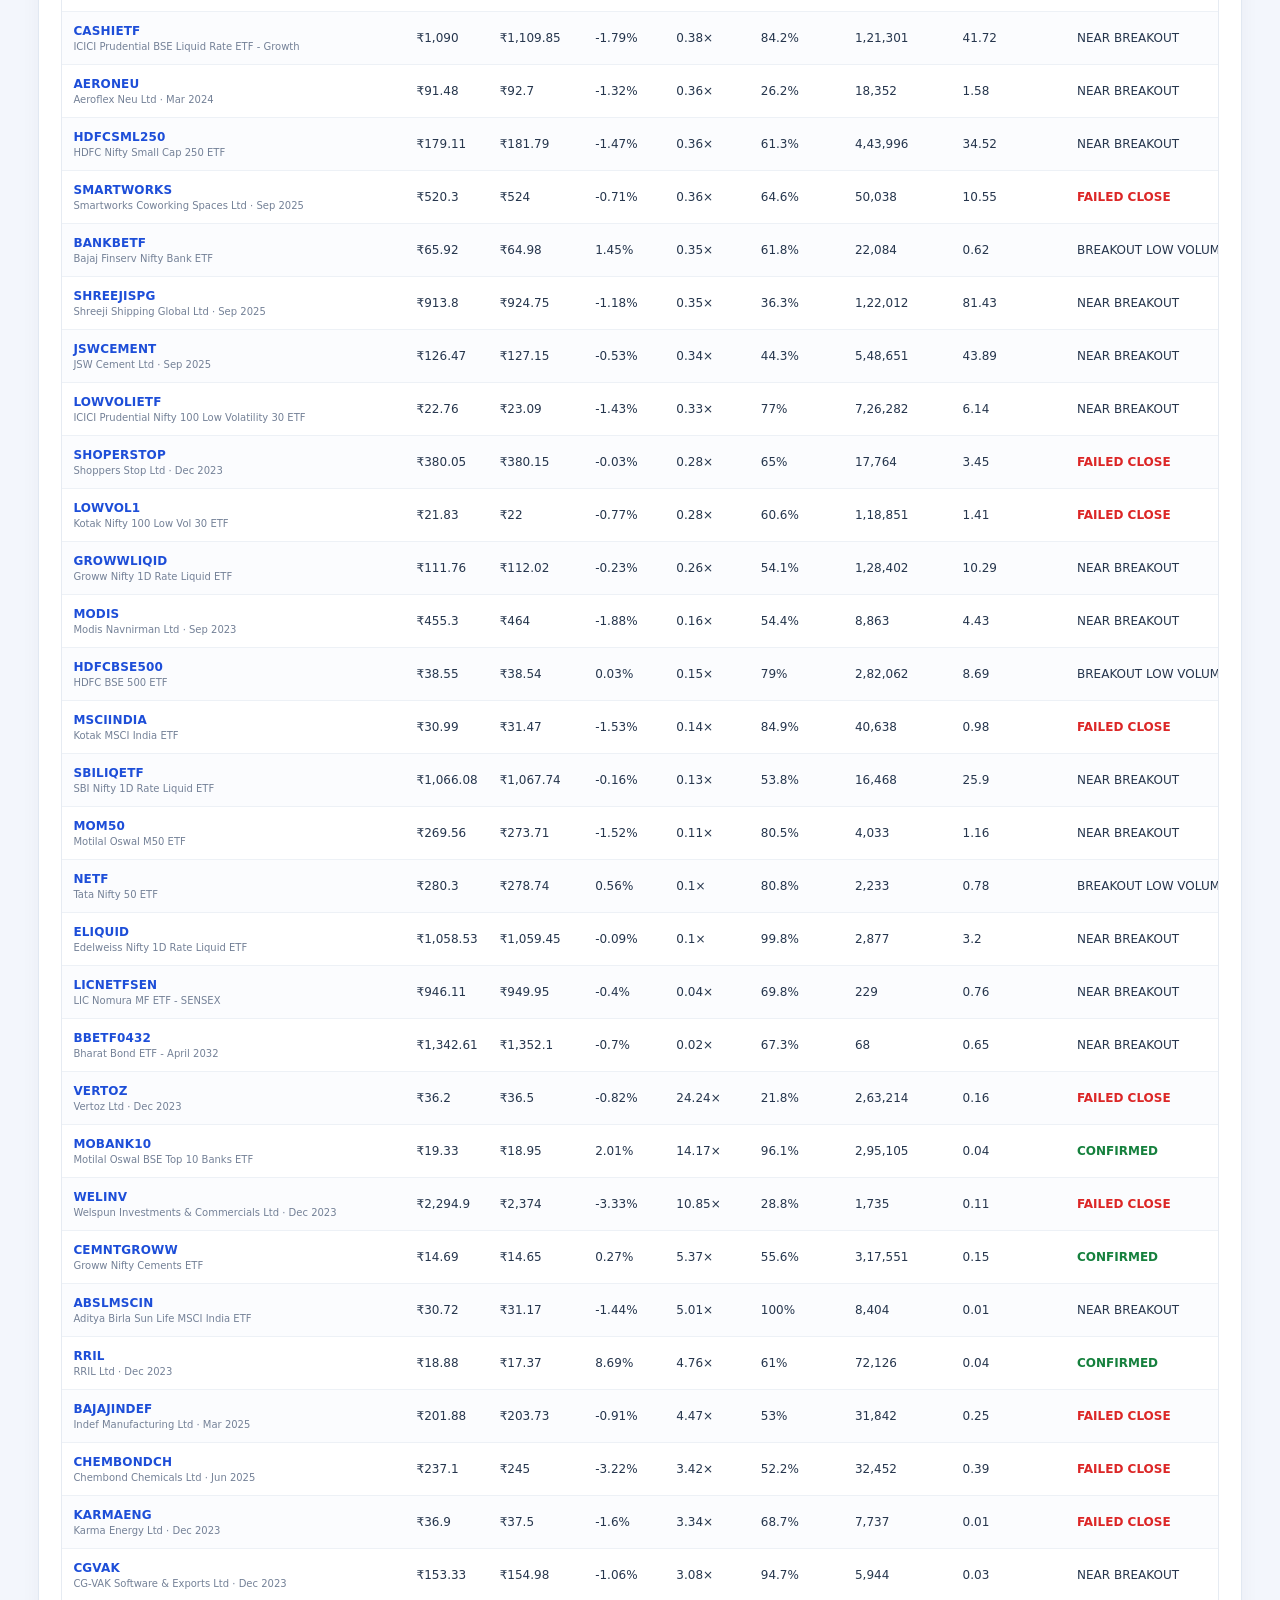
==== commit 7378c976: "Fix delivery columns and sortable delivery metrics" ====
--- a/eod-scanner.html
+++ b/eod-scanner.html
@@ -4,7 +4,7 @@
 <div class="controls"><label>Range<select id="windowSelect"><option value="1_month">1 month · 21 sessions</option><option value="3_month">3 months · 63 sessions</option><option value="6_month">6 months · 126 sessions</option><option value="1_year">1 year · 252 sessions</option></select></label>
 <label>Signal<select id="statusSelect"><option value="ALL">All signals</option><option value="CONFIRMED">Confirmed + volume</option><option value="BREAKOUT_LOW_VOLUME">Breakout · low volume</option><option value="NEAR_BREAKOUT">Within 2% of resistance</option><option value="FAILED_CLOSE">Intraday break, weak close</option></select></label>
 <label>Liquidity<select id="liquiditySelect"><option value="ALL">All stocks</option><option value="OK">Avg turnover ≥ ₹50 lakh/day</option></select></label></div>
-<div class="table-wrap"><table><thead><tr><th>Stock</th><th>Close</th><th>Resistance</th><th>Distance</th><th>Volume ×</th><th>Turnover ₹Cr</th><th>Status</th><th>Technical Score</th><th>Fundamental Score</th><th>Market cap ₹Cr</th><th>P/E</th><th>Debt / Equity</th><th>ROE %</th><th>ROCE %</th><th>Sales YoY %</th><th>Profit YoY %</th><th>Promoter %</th><th>Promoter Δ QoQ</th><th>FII %</th><th>FII Δ QoQ</th><th>DII %</th><th>DII Δ QoQ</th><th>Pledge %</th></tr></thead><tbody id="results"></tbody></table></div></section>
+<div class="table-wrap"><table><thead><tr><th>Stock</th><th>Close</th><th>Resistance</th><th>Distance</th><th>Volume ×</th><th>Delivery %</th><th>Delivery Qty</th><th>Turnover ₹Cr</th><th>Status</th><th>Technical Score</th><th>Fundamental Score</th><th>Market cap ₹Cr</th><th>P/E</th><th>Debt / Equity</th><th>ROE %</th><th>ROCE %</th><th>Sales YoY %</th><th>Profit YoY %</th><th>Promoter %</th><th>Promoter Δ QoQ</th><th>FII %</th><th>FII Δ QoQ</th><th>DII %</th><th>DII Δ QoQ</th><th>Pledge %</th></tr></thead><tbody id="results"></tbody></table></div></section>
 <section class="panel"><div class="panel-head"><h2>Historical breakout performance</h2><span class="muted">Backtest · EOD history</span></div><div id="backtest" class="table-wrap"><p class="muted">Historical signals: 17,439 · Raw prices; corporate actions are not adjusted.</p><table><thead><tr><th>Breakout range</th><th>Forward sessions</th><th>Samples</th><th>Win rate</th><th>Avg return</th><th>Median return</th><th>Avg MFE</th><th>Avg MAE</th><th>Failed below level</th><th>Successful retest</th></tr></thead><tbody>
 <tr><td>1 month</td><td>5</td><td>9,907</td><td>45.21%</td><td>-0.476%</td><td>-0.596%</td><td>5.448%</td><td>-5.049%</td><td>53.72%</td><td>64.22%</td></tr>
 <tr><td>1 month</td><td>10</td><td>9,827</td><td>44.09%</td><td>-0.677%</td><td>-1.040%</td><td>7.358%</td><td>-6.811%</td><td>63.91%</td><td>71.88%</td></tr>
@@ -20,20 +20,20 @@
 <tr><td>1 year</td><td>20</td><td>76</td><td>19.74%</td><td>-10.296%</td><td>-12.754%</td><td>7.657%</td><td>-14.924%</td><td>84.21%</td><td>76.32%</td></tr>
 </tbody></table><p class="muted">Only future sessions after each signal are used. Incomplete forward windows are excluded. Raw prices are not adjusted for splits or bonuses; results are descriptive, not predictive.</p></div></section><section class="panel"><div class="panel-head"><h2>Method and limitations</h2></div><div id="notes" class="notes"></div></section></main>
 <script>
-let payload=null,fundamentals={},backtest={},sortState={index:null,direction:1};
-const sortFields=['symbol','close','resistance','range.distance_from_resistance_pct','volume_multiple','avg_turnover_cr_20d','range.status','technical_score','fundamental_quality_score','market_cap_cr','pe','debt_to_equity','roe_pct','roce_pct','sales_yoy_growth_pct','net_profit_yoy_growth_pct','promoter_holding_pct','promoter_change_qoq_pp','fii_holding_pct','fii_change_qoq_pp','dii_holding_pct','dii_change_qoq_pp','promoter_pledge_pct'];
+let payload=null,fundamentals={},backtest={},delivery={},sortState={index:null,direction:1};
+const sortFields=['symbol','close','resistance','range.distance_from_resistance_pct','volume_multiple','avg_turnover_cr_20d','range.status','delivery_pct','delivery_qty','technical_score','fundamental_quality_score','market_cap_cr','pe','debt_to_equity','roe_pct','roce_pct','sales_yoy_growth_pct','net_profit_yoy_growth_pct','promoter_holding_pct','promoter_change_qoq_pp','fii_holding_pct','fii_change_qoq_pp','dii_holding_pct','dii_change_qoq_pp','promoter_pledge_pct'];
 const getValue=(obj,path)=>path.split('.').reduce((v,k)=>v==null?null:v[k],obj);
 function setupSorting(){document.querySelectorAll('thead th').forEach((th,i)=>{th.dataset.label=th.textContent.trim();th.title='Click to sort';th.style.cursor='pointer';th.addEventListener('click',()=>{if(sortState.index===i)sortState.direction*=-1;else sortState={index:i,direction:1};render();});});updateSortHeaders();}
 function updateSortHeaders(){document.querySelectorAll('thead th').forEach((th,i)=>{const active=sortState.index===i;th.textContent=th.dataset.label+(active?(sortState.direction===1?' ↑':' ↓'):'');th.setAttribute('aria-sort',active?(sortState.direction===1?'ascending':'descending'):'none');});}
 const fmt=(v,d=2)=>v==null?'—':Number(v).toLocaleString('en-IN',{maximumFractionDigits:d});const money=v=>v==null?'—':'₹'+fmt(v);
 function render(){if(!payload)return;const keys=['1_month','3_month','6_month','1_year'];document.getElementById('summary').innerHTML=keys.map(k=>'<div class="card"><div class="label">'+k.replace('_',' ')+'</div><div class="value">'+(payload.counts?.[k]??0)+'</div><div class="label">stocks with a signal</div></div>').join('');document.getElementById('asOf').textContent='EOD data: '+payload.as_of+' · fundamentals: '+(fundamentals.as_of||'not loaded');
 const win=document.getElementById('windowSelect').value,status=document.getElementById('statusSelect').value,liq=document.getElementById('liquiditySelect').value;const rows=(payload.windows?.[win]||[]).filter(x=>(status==='ALL'||x.range.status===status)&&(liq==='ALL'||x.liquidity_flag===liq));
-if(sortState.index!==null){const path=sortFields[sortState.index];rows.sort((a,b)=>{const ao={...a,...(fundamentals.items?.[a.symbol]||{})},bo={...b,...(fundamentals.items?.[b.symbol]||{})};const av=getValue(ao,path),bv=getValue(bo,path);const am=av==null||av===''||((sortState.index!==0&&sortState.index!==6)&&!Number.isFinite(Number(av)));const bm=bv==null||bv===''||((sortState.index!==0&&sortState.index!==6)&&!Number.isFinite(Number(bv)));if(am||bm)return am?(bm?0:1):-1;const cmp=(sortState.index===0||sortState.index===6)?String(av).localeCompare(String(bv),undefined,{numeric:true,sensitivity:'base'}):Number(av)-Number(bv);return cmp*sortState.direction;});}
+if(sortState.index!==null){const path=sortFields[sortState.index];rows.sort((a,b)=>{const ao={...a,...(fundamentals.items?.[a.symbol]||{}),...(delivery.items?.[a.symbol]||{})},bo={...b,...(fundamentals.items?.[b.symbol]||{}),...(delivery.items?.[b.symbol]||{})};const av=getValue(ao,path),bv=getValue(bo,path);const am=av==null||av===''||((sortState.index!==0&&sortState.index!==6)&&!Number.isFinite(Number(av)));const bm=bv==null||bv===''||((sortState.index!==0&&sortState.index!==6)&&!Number.isFinite(Number(bv)));if(am||bm)return am?(bm?0:1):-1;const cmp=(sortState.index===0||sortState.index===6)?String(av).localeCompare(String(bv),undefined,{numeric:true,sensitivity:'base'}):Number(av)-Number(bv);return cmp*sortState.direction;});}
 updateSortHeaders();
-document.getElementById('results').innerHTML=rows.map(x=>{const s=x.range.status,cls=s==='CONFIRMED'?'positive':s==='FAILED_CLOSE'?'negative':'',f=fundamentals.items?.[x.symbol]||{};return '<tr><td><strong>'+x.symbol+'</strong><div class="muted">'+((f.company_name||'')+(f.shareholding_periods?.[0]?' · '+f.shareholding_periods[0]:''))+'</div></td><td>'+money(x.close)+'</td><td>'+money(x.range.resistance)+'</td><td>'+fmt(x.range.distance_from_resistance_pct)+'%</td><td>'+fmt(x.volume_multiple)+'×</td><td>'+fmt(x.avg_turnover_cr_20d)+'</td><td class="'+cls+'">'+s.replaceAll('_',' ')+'</td><td>'+x.technical_score+'/7</td><td>'+fmt(f.fundamental_quality_score,0)+'/'+fmt(f.fundamental_score_criteria_available,0)+'</td><td>'+fmt(f.market_cap_cr,0)+'</td><td>'+fmt(f.pe,1)+'</td><td>'+fmt(f.debt_to_equity,2)+'</td><td>'+fmt(f.roe_pct,1)+'</td><td>'+fmt(f.roce_pct,1)+'</td><td>'+fmt(f.sales_yoy_growth_pct,1)+'</td><td>'+fmt(f.net_profit_yoy_growth_pct,1)+'</td><td>'+fmt(f.promoter_holding_pct,1)+'</td><td>'+fmt(f.promoter_change_qoq_pp,2)+'</td><td>'+fmt(f.fii_holding_pct,1)+'</td><td>'+fmt(f.fii_change_qoq_pp,2)+'</td><td>'+fmt(f.dii_holding_pct,1)+'</td><td>'+fmt(f.dii_change_qoq_pp,2)+'</td><td>'+fmt(f.promoter_pledge_pct,1)+'</td></tr>';}).join('')||'<tr><td colspan="23" class="muted">No stocks match these filters for this session.</td></tr>';
+document.getElementById('results').innerHTML=rows.map(x=>{const s=x.range.status,cls=s==='CONFIRMED'?'positive':s==='FAILED_CLOSE'?'negative':'',f=fundamentals.items?.[x.symbol]||{},d=delivery.items?.[x.symbol]||{};return '<tr><td><strong>'+x.symbol+'</strong><div class="muted">'+((f.company_name||'')+(f.shareholding_periods?.[0]?' · '+f.shareholding_periods[0]:''))+'</div></td><td>'+money(x.close)+'</td><td>'+money(x.range.resistance)+'</td><td>'+fmt(x.range.distance_from_resistance_pct)+'%</td><td>'+fmt(x.volume_multiple)+'×</td><td>'+fmt(d.delivery_pct,1)+'%</td><td>'+fmt(d.delivery_qty,0)+'</td><td>'+fmt(x.avg_turnover_cr_20d)+'</td><td class="'+cls+'">'+s.replaceAll('_',' ')+'</td><td>'+x.technical_score+'/7</td><td>'+fmt(f.fundamental_quality_score,0)+'/'+fmt(f.fundamental_score_criteria_available,0)+'</td><td>'+fmt(f.market_cap_cr,0)+'</td><td>'+fmt(f.pe,1)+'</td><td>'+fmt(f.debt_to_equity,2)+'</td><td>'+fmt(f.roe_pct,1)+'</td><td>'+fmt(f.roce_pct,1)+'</td><td>'+fmt(f.sales_yoy_growth_pct,1)+'</td><td>'+fmt(f.net_profit_yoy_growth_pct,1)+'</td><td>'+fmt(f.promoter_holding_pct,1)+'</td><td>'+fmt(f.promoter_change_qoq_pp,2)+'</td><td>'+fmt(f.fii_holding_pct,1)+'</td><td>'+fmt(f.fii_change_qoq_pp,2)+'</td><td>'+fmt(f.dii_holding_pct,1)+'</td><td>'+fmt(f.dii_change_qoq_pp,2)+'</td><td>'+fmt(f.promoter_pledge_pct,1)+'</td></tr>';}).join('')||'<tr><td colspan="23" class="muted">No stocks match these filters for this session.</td></tr>';
 document.getElementById('notes').innerHTML='<p><b>Price source:</b> '+payload.source+'</p><p>'+payload.method+'</p><p><b>Fundamentals source:</b> '+(fundamentals.source||'Not loaded')+' · '+(fundamentals.symbols_with_ratios??0)+' symbols parsed</p><p>Sales/profit growth compares the latest reported quarter with the same quarter a year earlier. FII/DII/promoter changes (in the JSON detail) are quarter-to-quarter percentage-point changes. Pledge is blank unless the source explicitly reports a pledge row. Blank fields are unavailable, not zero. Fundamental score is a count of positive checks among available criteria; its denominator varies with data coverage.</p><p>'+[...(payload.notes||[]),...(fundamentals.notes||[])].join('<br>')+'</p>';
 const bt=document.getElementById('backtest');if(bt&&backtest.summary){const horizons=['5_sessions','10_sessions','20_sessions'];bt.innerHTML='<p class="muted">Historical signals: '+backtest.event_count+' · Raw prices; corporate actions are not adjusted.</p><table><thead><tr><th>Breakout range</th><th>Forward sessions</th><th>Samples</th><th>Win rate</th><th>Avg return</th><th>Median return</th><th>Avg MFE</th><th>Avg MAE</th><th>Failed below level</th><th>Successful retest</th></tr></thead><tbody>'+Object.entries(backtest.summary).flatMap(([window,stats])=>horizons.map(h=>{const x=stats[h]||{};return '<tr><td>'+window.replace('_',' ')+'</td><td>'+h.replace('_sessions','')+'</td><td>'+fmt(x.sample_size,0)+'</td><td>'+fmt(x.win_rate_pct)+'%</td><td>'+fmt(x.average_return_pct)+'%</td><td>'+fmt(x.median_return_pct)+'%</td><td>'+fmt(x.average_mfe_pct)+'%</td><td>'+fmt(x.average_mae_pct)+'%</td><td>'+fmt(x.failure_rate_below_resistance_pct)+'%</td><td>'+fmt(x.retest_held_rate_pct)+'%</td></tr>';})).join('')+'</tbody></table><p class="muted">'+(backtest.methodology_note||'')+'</p>';}else if(bt){bt.innerHTML='<p class="muted">Backtest unavailable: '+(backtest.error||'JSON loaded, but summary is missing')+'</p>';}}
 
-async function load(){const r=await fetch('data/eod_breakouts.json?ts='+Date.now());if(!r.ok)throw new Error('EOD data not available (HTTP '+r.status+').');payload=await r.json();try{const fr=await fetch('data/eod_fundamentals.json?ts='+Date.now());if(fr.ok)fundamentals=await fr.json();}catch(e){}try{const br=await fetch('data/eod_breakout_backtest.json?ts='+Date.now());if(!br.ok)backtest={error:'HTTP '+br.status+' while fetching data/eod_breakout_backtest.json'};else{backtest=await br.json();if(!backtest.summary)backtest={error:'JSON loaded but summary field is missing'};}}catch(e){backtest={error:'Fetch/JSON error: '+e.message};}render();}
+async function load(){try{const dr=await fetch('data/eod_delivery.json?ts='+Date.now());if(dr.ok)delivery=await dr.json();}catch(e){}const r=await fetch('data/eod_breakouts.json?ts='+Date.now());if(!r.ok)throw new Error('EOD data not available (HTTP '+r.status+').');payload=await r.json();try{const fr=await fetch('data/eod_fundamentals.json?ts='+Date.now());if(fr.ok)fundamentals=await fr.json();}catch(e){}try{const br=await fetch('data/eod_breakout_backtest.json?ts='+Date.now());if(!br.ok)backtest={error:'HTTP '+br.status+' while fetching data/eod_breakout_backtest.json'};else{backtest=await br.json();if(!backtest.summary)backtest={error:'JSON loaded but summary field is missing'};}}catch(e){backtest={error:'Fetch/JSON error: '+e.message};}render();}
 setupSorting();['windowSelect','statusSelect','liquiditySelect'].forEach(id=>document.getElementById(id).addEventListener('change',render));document.getElementById('refreshBtn').addEventListener('click',()=>load().catch(e=>alert(e.message)));load().catch(e=>document.getElementById('notes').textContent=e.message);
 </script></body></html>
--- a/eod-scanner.css
+++ b/eod-scanner.css
@@ -1,23 +1,150 @@
-/* Light theme overrides for the EOD NSE Breakout Scanner only. */
+/* EOD NSE Breakout Scanner — polished light dashboard theme */
 :root{
-  --bg:#f5f7fb;
+  --bg:#f3f6fc;
   --panel:#ffffff;
-  --panel2:#f8fafc;
-  --text:#172033;
+  --panel2:#f8faff;
+  --text:#17243a;
   --muted:#64748b;
-  --line:#dbe2ea;
+  --line:#e2e8f0;
   --green:#15803d;
   --red:#dc2626;
   --blue:#2563eb;
   --yellow:#a16207;
 }
-body{background:var(--bg);color:var(--text)}
-.topbar{background:rgba(255,255,255,.96);border-bottom-color:var(--line);box-shadow:0 2px 10px rgba(15,23,42,.04)}
-select,button{background:#fff;color:var(--text);border-color:#cbd5e1}
-select:focus,button:focus{outline:2px solid #93c5fd;outline-offset:1px}
-.card,.panel{background:var(--panel);border-color:var(--line);box-shadow:0 2px 8px rgba(15,23,42,.035)}
-th,td{border-bottom-color:var(--line)}
-th{background:#f8fafc;color:#475569}
-tbody tr:hover{background:#f8fafc}
-.notes{color:#334155}
-.footer{border-top-color:var(--line)}
+*{box-sizing:border-box}
+html{scroll-behavior:smooth}
+body{
+  background:
+    radial-gradient(ellipse at 12% 0%,rgba(59,130,246,.075),transparent 32rem),
+    linear-gradient(180deg,#f8faff 0%,var(--bg) 360px);
+  color:var(--text);
+}
+.topbar{
+  padding:24px clamp(18px,4vw,52px);
+  background:rgba(255,255,255,.9);
+  border-bottom:1px solid #dce5f0;
+  box-shadow:0 8px 28px rgba(30,55,90,.055);
+  backdrop-filter:blur(14px);
+}
+.topbar h1{
+  font-size:clamp(22px,2.2vw,30px);
+  letter-spacing:-.8px;
+  font-weight:780;
+  color:#14233b;
+}
+.topbar p{font-size:13px;color:#64748b}
+.topbar>div:first-child:before{
+  content:"MARKET INTELLIGENCE  /  NSE EQUITY";
+  display:block;
+  color:#2563eb;
+  font-size:10px;
+  font-weight:800;
+  letter-spacing:1.35px;
+  margin-bottom:8px;
+}
+.controls{gap:12px}
+.controls label{color:#52627a;font-weight:650;font-size:11px;letter-spacing:.2px}
+select,button{
+  background:#fff;
+  color:#1e293b;
+  border:1px solid #d5deea;
+  border-radius:10px;
+  padding:10px 13px;
+  box-shadow:0 1px 2px rgba(15,23,42,.035);
+  transition:border-color .18s,box-shadow .18s,transform .18s,background .18s;
+}
+select:hover,button:hover{border-color:#93b4e8;box-shadow:0 4px 12px rgba(37,99,235,.09)}
+button{
+  font-weight:700;
+  background:linear-gradient(180deg,#3478ed,#2563eb);
+  color:#fff;
+  border-color:#2563eb;
+}
+button:hover{background:linear-gradient(180deg,#2563eb,#1d4ed8);color:#fff;transform:translateY(-1px)}
+a button{white-space:nowrap}
+.container{max-width:1600px;padding:30px clamp(16px,3vw,42px)}
+.cards{gap:16px;margin-bottom:22px}
+.card{
+  position:relative;
+  overflow:hidden;
+  background:linear-gradient(145deg,#fff 0%,#f9fbff 100%);
+  border:1px solid #e1e8f2;
+  border-radius:16px;
+  padding:20px 21px;
+  box-shadow:0 5px 18px rgba(30,55,90,.045);
+  transition:transform .18s,box-shadow .18s,border-color .18s;
+}
+.card:before{
+  content:"";
+  position:absolute;
+  inset:0 auto 0 0;
+  width:4px;
+  background:linear-gradient(180deg,#60a5fa,#2563eb);
+}
+.card:hover{transform:translateY(-2px);box-shadow:0 12px 26px rgba(30,55,90,.09);border-color:#c8d8ee}
+.card .label{color:#718096;font-size:11px;font-weight:700;letter-spacing:.55px;text-transform:uppercase}
+.card .value{font-size:30px;letter-spacing:-1px;color:#172b4d;margin-top:9px}
+.panel{
+  background:rgba(255,255,255,.97);
+  border:1px solid #e1e8f2;
+  border-radius:17px;
+  padding:22px;
+  margin-bottom:22px;
+  box-shadow:0 5px 20px rgba(30,55,90,.045);
+}
+.panel-head{margin-bottom:18px;padding-bottom:13px;border-bottom:1px solid #edf1f6}
+.panel h2{font-size:16px;font-weight:780;letter-spacing:-.2px;color:#1c2c45}
+.muted{color:#748197}
+.panel .controls{padding:2px 0 16px}
+.table-wrap{
+  border:1px solid #e6ebf2;
+  border-radius:12px;
+  background:#fff;
+}
+table{border-collapse:separate;border-spacing:0;min-width:1100px}
+th{
+  position:sticky;
+  top:0;
+  z-index:1;
+  background:#f3f6fb;
+  color:#52627a;
+  font-size:10px;
+  font-weight:800;
+  letter-spacing:.45px;
+  text-transform:uppercase;
+  padding:13px 11px;
+  border-bottom:1px solid #dfe6ef;
+}
+td{
+  padding:12px 11px;
+  color:#26364d;
+  font-size:12px;
+  border-bottom:1px solid #edf1f6;
+  font-variant-numeric:tabular-nums;
+}
+tbody tr:nth-child(even){background:#fbfcfe}
+tbody tr:hover{background:#eff6ff}
+tbody tr:last-child td{border-bottom:0}
+th[title="Click to sort"]{transition:background .15s,color .15s}
+th[title="Click to sort"]:hover{background:#e8f0fc;color:#1d4ed8}
+td strong{color:#1d4ed8;font-size:12px;letter-spacing:.15px}
+td .muted{font-size:10px;margin-top:3px}
+.positive{color:#15803d!important;font-weight:800}
+.negative{color:#dc2626!important;font-weight:800}
+.notes{color:#40516a;line-height:1.75;font-size:13px}
+.notes p{margin:0 0 10px}
+.footer{color:#7b8799;border-top:1px solid #e1e8f2;background:rgba(255,255,255,.6)}
+select:focus,button:focus{outline:3px solid rgba(59,130,246,.18);outline-offset:2px}
+@media(max-width:1000px){
+  .topbar{gap:16px}
+  .container{padding-top:22px}
+  .panel{padding:17px}
+}
+@media(max-width:560px){
+  .topbar{padding:18px 16px}
+  .container{padding:18px 12px}
+  .card{padding:16px}
+  .panel{padding:14px;border-radius:13px}
+  .controls{align-items:stretch}
+  .controls label,.controls select{width:100%}
+}
